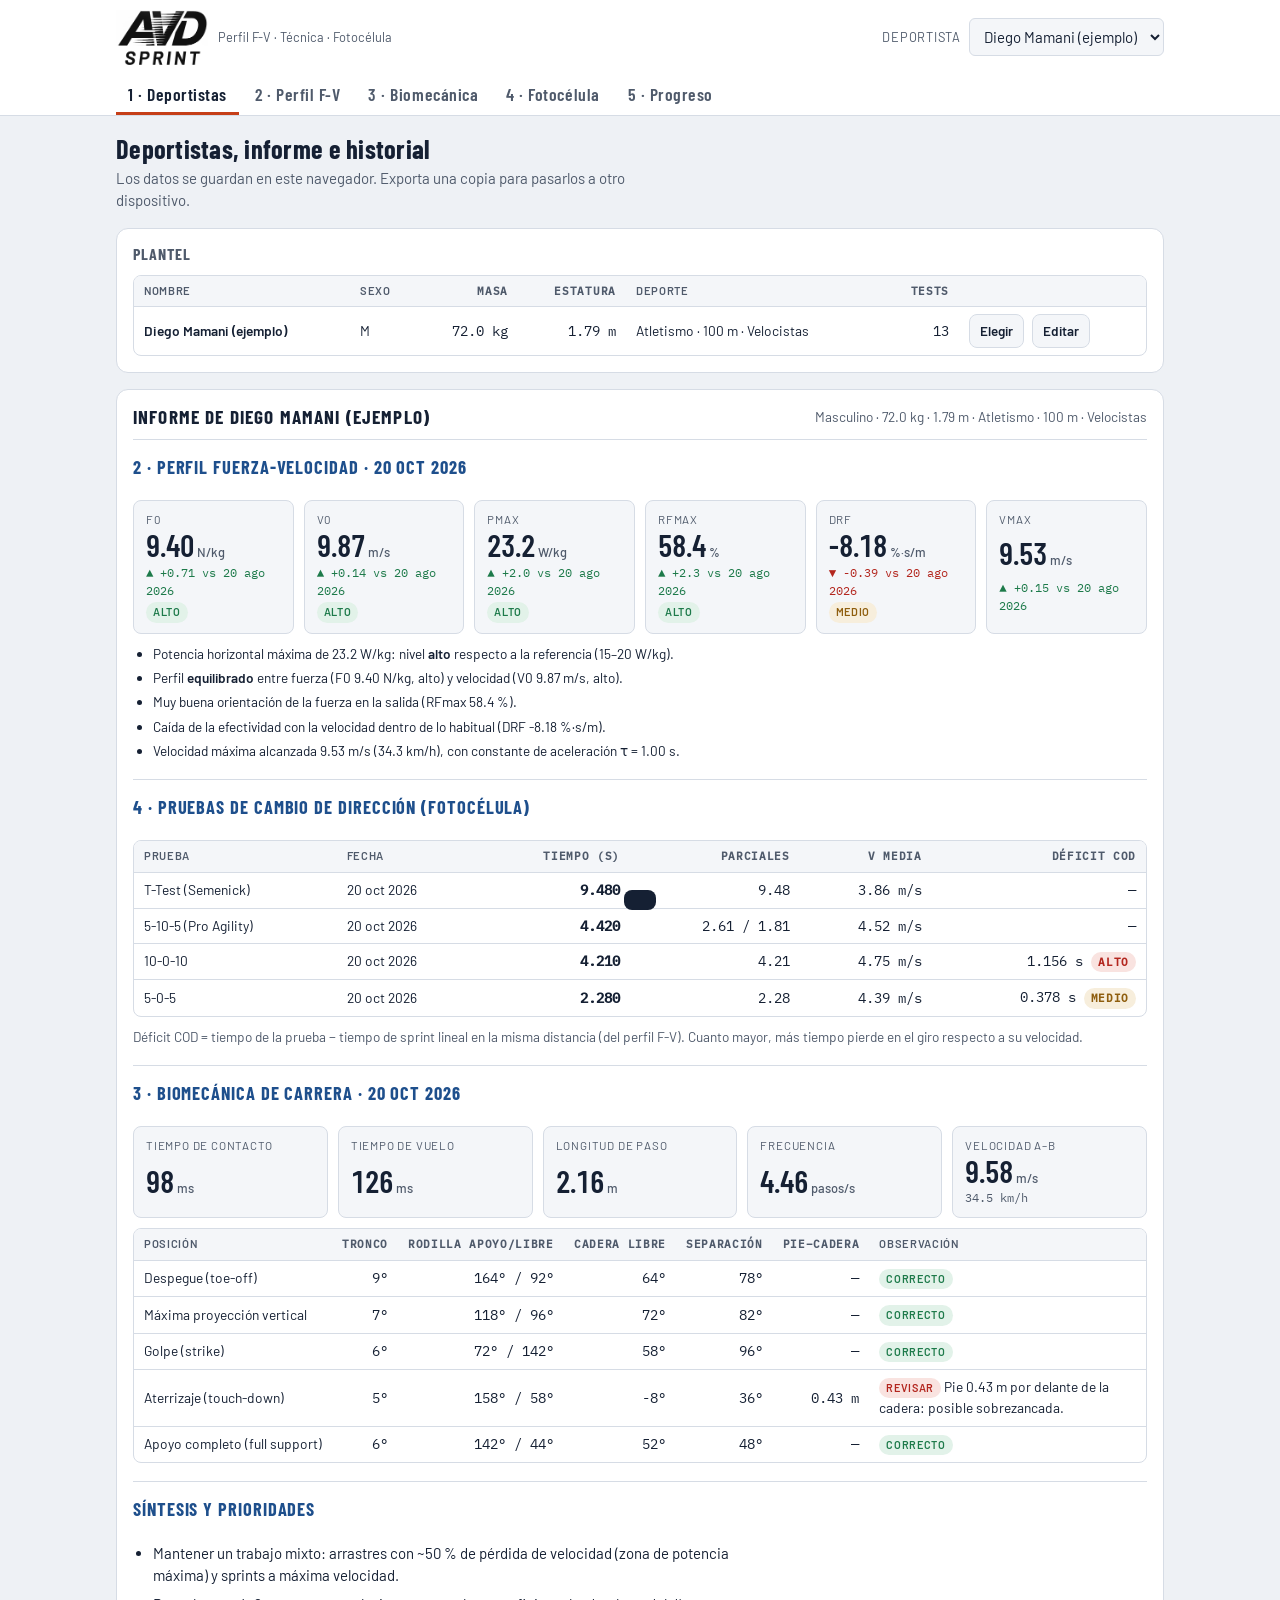
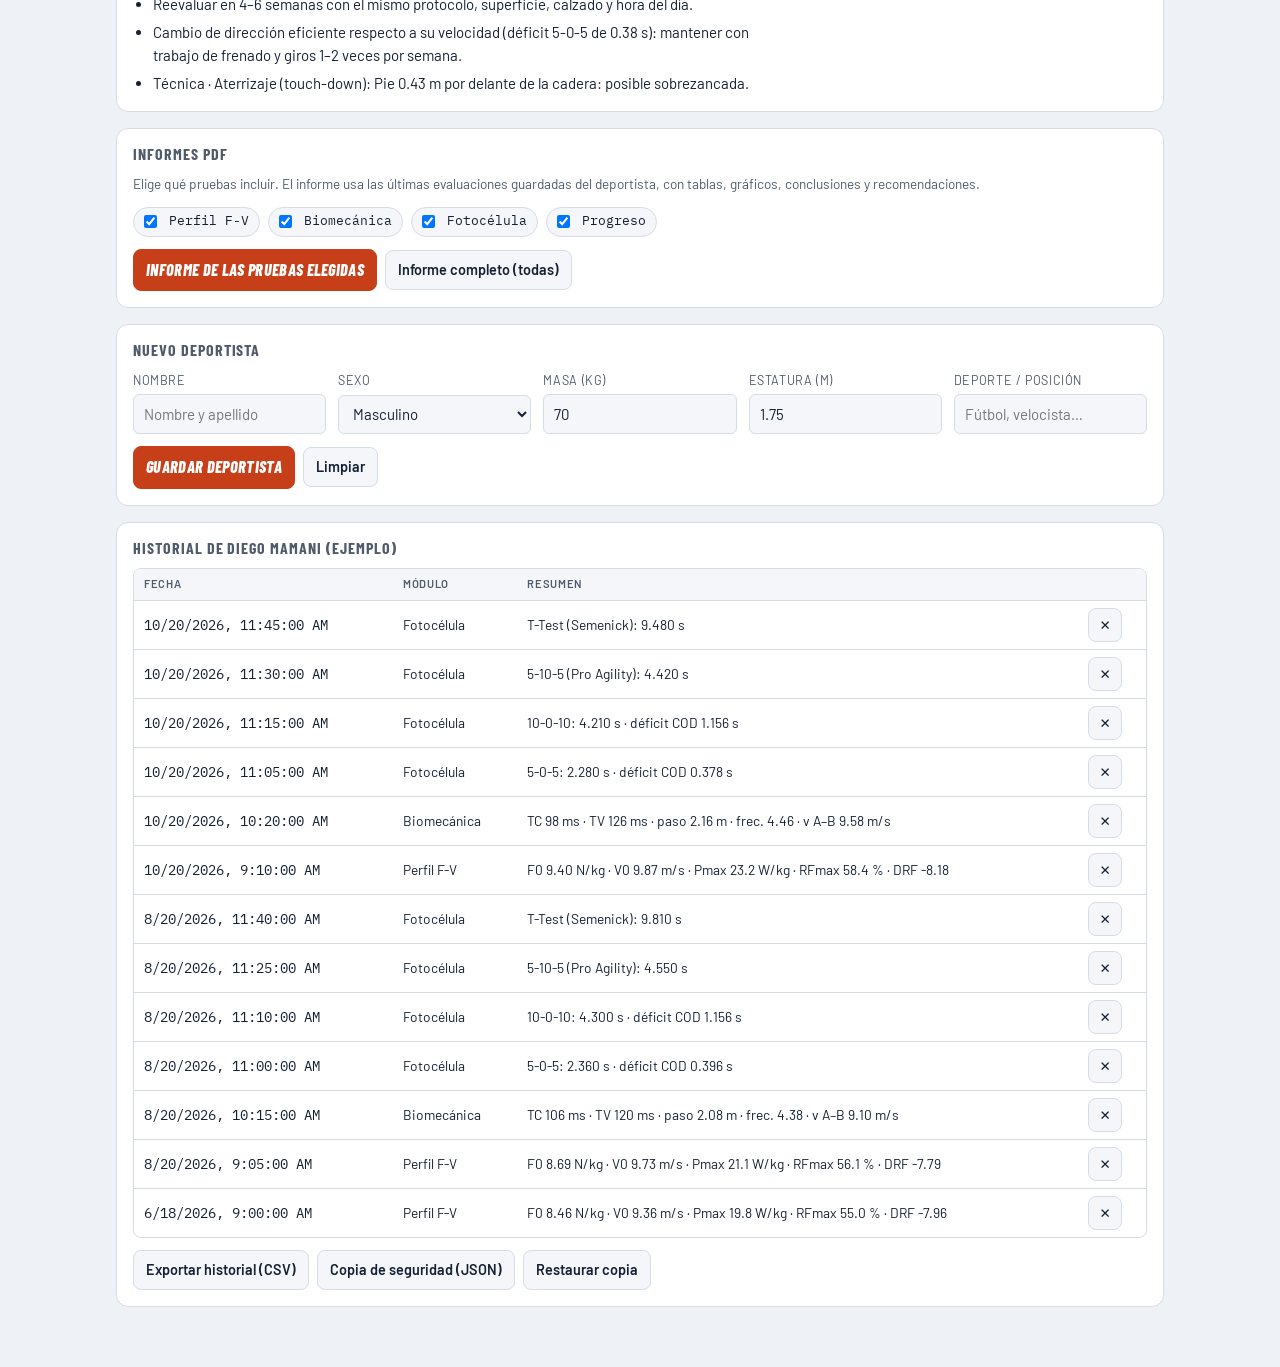
==== app/src/main/assets/www/index.html @ 737953fc "AVD Sprint 1.0: perfil F-V, biomecánica, fotocélula, progreso, informes PDF y grabación a 240 fps Co" ====
<!doctype html><html lang="es"><head><meta charset="utf-8"><meta name="viewport" content="width=device-width,initial-scale=1,viewport-fit=cover"><style>:root{color-scheme:light}body{margin:0;font:14px system-ui,sans-serif}img{max-width:100%}[hidden]{display:none!important}</style><link rel="stylesheet" href="lib/fonts.css"></head><body><title>AVD Sprint</title>
<meta name="claude:viewport-fit-sides" content="cover">
<style>
/* Layout: sistema visual AVD (igual que AVD JUMP) — cabecera con logo, carril de pestañas, columna de tarjetas blancas sobre gris azulado */
:root{
  --bg:#EEF1F5; --surface:#FFFFFF; --surface-2:#F4F6F9; --ink:#152033; --muted:#4F5A6B; --line:#D6DCE5;
  --accent:#C63F18; --accent-ink:#FFFFFF; --lane:#1E4F8C; --lane-soft:#E3EBF5;
  --good:#1D7A4A; --warn:#8F5E0E; --bad:#B3261E; --good-soft:#E2F2E9; --warn-soft:#F7EEDC; --bad-soft:#F9E3E0;
  --logo-filter:none;
  --f-display:'Barlow Condensed','Arial Narrow',sans-serif;
  --f-body:'Barlow',system-ui,-apple-system,'Segoe UI',sans-serif;
  --f-mono:'IBM Plex Mono',ui-monospace,Menlo,Consolas,monospace;
}
@media (prefers-color-scheme: dark){:root:not([data-theme="light"]){
  --bg:#0E1522; --surface:#152033; --surface-2:#1B2840; --ink:#E8EDF4; --muted:#9AA6B8; --line:#2A3852;
  --accent:#F0643A; --accent-ink:#FFFFFF; --lane:#74A6E2; --lane-soft:#1A2E4A;
  --good:#52C487; --warn:#E3AC4D; --bad:#FF7466; --good-soft:#123024; --warn-soft:#33270F; --bad-soft:#3A1719;
  --logo-filter:invert(1);
  color-scheme:dark}}
:root[data-theme="dark"]{
  --bg:#0E1522; --surface:#152033; --surface-2:#1B2840; --ink:#E8EDF4; --muted:#9AA6B8; --line:#2A3852;
  --accent:#F0643A; --accent-ink:#FFFFFF; --lane:#74A6E2; --lane-soft:#1A2E4A;
  --good:#52C487; --warn:#E3AC4D; --bad:#FF7466; --good-soft:#123024; --warn-soft:#33270F; --bad-soft:#3A1719;
  --logo-filter:invert(1);
  color-scheme:dark}
*{box-sizing:border-box}
body{background:var(--bg);color:var(--ink);font-family:var(--f-body);font-size:15px;line-height:1.5}
body::before{content:"";position:fixed;inset:0 0 auto;height:env(safe-area-inset-top,0px);z-index:10;background:var(--surface)}
.wrap{max-width:1080px;margin:0 auto;padding-left:max(16px,env(safe-area-inset-left,0px));padding-right:max(16px,env(safe-area-inset-right,0px))}
.mono,.num{font-family:var(--f-mono);font-variant-numeric:tabular-nums}
h1,h2,h3{font-family:var(--f-display);font-weight:700;letter-spacing:.01em;line-height:1.1;text-wrap:balance;margin:0}
h2{font-size:1.65rem}
h3{font-size:1.2rem;text-transform:uppercase;letter-spacing:.06em}
p{margin:0}
.muted{color:var(--muted)}
.small{font-size:.85rem}

/* header */
.app-head{position:sticky;top:env(safe-area-inset-top,0px);z-index:20;background:var(--surface);border-bottom:1px solid var(--line)}
.head-row{display:flex;flex-wrap:wrap;align-items:center;justify-content:space-between;gap:10px 16px;padding-block:10px}
.brand{display:flex;align-items:baseline;gap:10px;min-width:0}
.brand{align-items:center}
.logo{display:grid;justify-items:center;gap:1px;line-height:1}
.logo img{width:92px;height:auto;filter:var(--logo-filter);display:block}
.brand small{color:var(--muted);font-size:.8rem}
.ath-pick{display:flex;align-items:center;gap:8px;font-size:.8rem;color:var(--muted);text-transform:uppercase;letter-spacing:.06em}
.ath-pick select{max-width:220px}
.tabs{display:flex;gap:4px;overflow-x:auto;scrollbar-width:none}
.tabs::-webkit-scrollbar{display:none}
.tabs button{flex:0 0 auto;background:none;border:0;border-bottom:3px solid transparent;color:var(--muted);font-family:var(--f-display);font-size:1.1rem;font-weight:600;letter-spacing:.03em;padding:8px 12px 7px;cursor:pointer}
.tabs button[aria-selected="true"]{color:var(--ink);border-bottom-color:var(--accent)}
.tabs button:focus-visible{outline:2px solid var(--lane);outline-offset:-2px}

main{padding-block:18px 60px;display:grid;gap:16px}
section.view{display:grid;gap:16px;min-width:0}
main > *,section.view > *,.view > *,.card > *,.advice > *{min-width:0}
.view-head{display:grid;gap:4px}
.view-head p{max-width:68ch;color:var(--muted)}

.card{background:var(--surface);border:1px solid var(--line);border-radius:12px;padding:16px;display:grid;gap:12px;min-width:0}
.card > h3{color:var(--muted);font-size:1rem}
details.card summary{cursor:pointer;font-family:var(--f-display);font-weight:600;font-size:1.1rem;text-transform:uppercase;letter-spacing:.06em;color:var(--lane)}
details.card[open] summary{margin-bottom:6px}
details.card a{color:var(--lane)}
details.card ol,details.card ul{margin:0;padding-left:20px;display:grid;gap:6px;max-width:72ch}

.row{display:flex;flex-wrap:wrap;gap:8px;align-items:center}
.grid{display:grid;gap:12px;grid-template-columns:repeat(auto-fit,minmax(150px,1fr))}
.grid2{display:grid;gap:16px;grid-template-columns:repeat(auto-fit,minmax(300px,1fr))}
.grid2 > *{min-width:0}
label.f{display:grid;gap:4px;font-size:.78rem;color:var(--muted);text-transform:uppercase;letter-spacing:.05em}
input,select,textarea{font:inherit;font-size:15px;color:var(--ink);background:var(--surface-2);border:1px solid var(--line);border-radius:6px;padding:8px 10px;min-width:0;width:100%}
input[type=range]{padding:0;accent-color:var(--accent)}
input[type=checkbox]{width:auto}
input:focus-visible,select:focus-visible,button:focus-visible,summary:focus-visible{outline:2px solid var(--lane);outline-offset:1px}

.btn{font:inherit;font-weight:600;font-size:.9rem;border-radius:8px;min-height:40px;border:1px solid var(--line);background:var(--surface-2);color:var(--ink);padding:8px 12px;cursor:pointer;display:inline-flex;align-items:center;gap:6px;white-space:nowrap}
.btn:hover{border-color:var(--muted)}
.btn.primary{background:var(--accent);border-color:var(--accent);color:var(--accent-ink);font-family:var(--f-display);font-style:italic;font-weight:800;font-size:1.02rem;letter-spacing:.02em;text-transform:uppercase}
.btn.primary.sm{font-size:.92rem}
.btn.lane{background:var(--lane);border-color:var(--lane);color:var(--surface)}
.btn.sm{padding:5px 10px;font-size:.84rem;min-height:34px}
.btn[aria-pressed="true"]{background:var(--ink);color:var(--surface);border-color:var(--ink)}
.btn:disabled{opacity:.45;cursor:not-allowed}
.seg{display:flex;flex-wrap:wrap;gap:4px;background:var(--surface-2);border:1px solid var(--line);border-radius:8px;padding:3px}
.seg button{flex:1 1 auto;border:0;background:none;color:var(--muted);font:inherit;font-weight:600;font-size:.85rem;padding:6px 10px;border-radius:6px;cursor:pointer}
.seg button[aria-pressed="true"]{background:var(--surface);color:var(--ink);box-shadow:0 1px 2px rgba(0,0,0,.12)}

/* video tool */
.vt{display:grid;gap:8px}
.vt-drop{display:grid;place-items:center;gap:4px;text-align:center;padding:28px 16px;border:2px dashed var(--line);border-radius:10px;cursor:pointer;background:var(--surface-2)}
.vt-drop:hover{border-color:var(--lane)}
.vt-drop-t{font-family:var(--f-display);font-size:1.4rem;font-weight:700;color:var(--lane)}
.vt-drop-s{color:var(--muted);font-size:.85rem;max-width:52ch}
.vt-drop{cursor:default}
.vt-src{display:flex;flex-wrap:wrap;gap:8px;justify-content:center;margin:6px 0}
.vt-livebar{display:none;align-items:center;gap:8px;flex-wrap:wrap}
.vt.live .vt-livebar{display:flex}
.vt-cams{width:auto;max-width:200px}
.vt:not(.live) .vt-livewarn{display:none}
.vt.live .vt-read,.vt.live .vt-slider,.vt.live .vt-ctrl,.vt.live .vt-set{display:none}
.vt-livest{flex:1 1 auto;display:flex;align-items:center;gap:8px;font-size:.88rem}
.rec-dot{width:10px;height:10px;border-radius:50%;background:var(--muted);display:inline-block}
.rec-dot.on{background:var(--accent);animation:blink 1s steps(2) infinite}
@keyframes blink{50%{opacity:.25}}
@media (prefers-reduced-motion: reduce){.rec-dot.on{animation:none}}
.vt-stage{display:grid;gap:8px}
.vt-scroll{overflow:auto;max-height:68vh;background:#000;border-radius:8px;position:relative}
.vt-canvas{display:block;width:100%;touch-action:none;cursor:crosshair}
.vt-scroll.pan .vt-canvas{cursor:grab}
.vt-read{display:flex;justify-content:space-between;flex-wrap:wrap;gap:6px;font-family:var(--f-mono);font-size:.85rem;color:var(--muted)}
.vt-read b{color:var(--ink);font-weight:500}
.vt-ctrl{display:flex;flex-wrap:wrap;gap:6px}
.vt-ctrl .btn{flex:1 1 auto;justify-content:center}
.vt-set{display:flex;flex-wrap:wrap;gap:8px;align-items:end}
.vt-set label.f{flex:1 1 120px}
.vt-video{position:absolute;width:2px;height:2px;opacity:0;pointer-events:none;left:0;top:0}

/* metrics */
.metrics{display:grid;gap:10px;grid-template-columns:repeat(auto-fit,minmax(150px,1fr))}
.metric{border:1px solid var(--line);border-radius:8px;padding:10px 12px;display:grid;gap:2px;background:var(--surface-2)}
.metric .k{font-size:.72rem;text-transform:uppercase;letter-spacing:.07em;color:var(--muted)}
.metric .v{font-family:var(--f-display);font-size:1.9rem;font-weight:600;line-height:1;font-variant-numeric:tabular-nums}
.metric .v small{font-family:var(--f-body);font-size:.8rem;font-weight:500;color:var(--muted);margin-left:3px}
.metric .s{font-size:.78rem;color:var(--muted);font-family:var(--f-mono)}
.pill{display:inline-block;font-size:.68rem;font-weight:600;text-transform:uppercase;letter-spacing:.06em;padding:2px 7px;border-radius:99px;justify-self:start}
.pill.bajo{background:var(--bad-soft);color:var(--bad)}
.pill.medio{background:var(--warn-soft);color:var(--warn)}
.pill.alto{background:var(--good-soft);color:var(--good)}
.pill.info{background:var(--lane-soft);color:var(--lane)}

.tbl-wrap{overflow-x:auto;border:1px solid var(--line);border-radius:8px}
table{border-collapse:collapse;width:100%;font-size:.86rem}
th,td{padding:7px 10px;text-align:left;border-bottom:1px solid var(--line);white-space:nowrap}
th{font-size:.7rem;text-transform:uppercase;letter-spacing:.06em;color:var(--muted);background:var(--surface-2);font-weight:600}
td.n,th.n{text-align:right;font-family:var(--f-mono);font-variant-numeric:tabular-nums}
tr:last-child td{border-bottom:0}
tr.avg td{font-weight:600;background:var(--surface-2)}

.setup-svg{overflow-x:auto;border:1px solid var(--line);border-radius:10px;background:var(--surface-2)}
.setup-svg svg{display:block;width:100%;min-width:560px;height:auto}
.chart-box{position:relative;height:250px;min-width:0}
.chips{display:flex;flex-wrap:wrap;gap:6px}
.chip{font-family:var(--f-mono);font-size:.8rem;min-height:30px;border:1px solid var(--line);border-radius:99px;padding:3px 10px;background:var(--surface-2);cursor:pointer;color:var(--ink)}
.chip input{width:auto;margin:0 4px 0 0;vertical-align:middle}
.chip.on{background:var(--ink);border-color:var(--ink);color:var(--surface)}
.note{border-left:3px solid var(--lane);background:var(--lane-soft);padding:10px 12px;border-radius:0 8px 8px 0;font-size:.88rem;max-width:80ch}
.note.warn{border-left-color:var(--warn);background:var(--warn-soft)}
.advice{display:grid;gap:14px}
.advice ul{margin:0;padding-left:20px;display:grid;gap:6px;max-width:75ch}
.prompt{font-family:var(--f-display);font-size:1.15rem;font-weight:600;color:var(--accent)}
.progress{height:6px;background:var(--surface-2);border-radius:99px;overflow:hidden;border:1px solid var(--line)}
.progress i{display:block;height:100%;width:0;background:var(--accent);transition:width .15s}
.thumb{width:72px;height:96px;object-fit:cover;border-radius:4px;background:#000;display:block}
.kino-out{overflow-x:auto;border-radius:8px;background:#0B1117}
.kino-out img{display:block;max-width:none;height:auto}
.report{display:grid;gap:18px}
.report h4{font-family:var(--f-display);font-size:1.15rem;font-weight:700;text-transform:uppercase;letter-spacing:.05em;color:var(--lane);margin:0 0 8px}
.report section{display:grid;gap:10px;padding-top:14px;border-top:1px solid var(--line)}
.chg{font-family:var(--f-mono);font-size:.82rem;white-space:nowrap}
.chg.up{color:var(--good)}.chg.down{color:var(--bad)}.chg.flat{color:var(--muted)}
.fb-item{display:grid;gap:6px;padding:12px 0;border-top:1px solid var(--line)}
.fb-item:first-child{border-top:0;padding-top:0}
.fb-item textarea{min-height:56px;resize:vertical}
.d-up{color:var(--good);font-family:var(--f-mono);font-size:.78rem}
.d-down{color:var(--bad);font-family:var(--f-mono);font-size:.78rem}
.empty{color:var(--muted);font-size:.9rem;padding:8px 0}
.big-time{font-family:var(--f-display);font-size:3.2rem;font-weight:700;line-height:1;font-variant-numeric:tabular-nums}
.big-time small{font-size:1.1rem;color:var(--muted);font-weight:500}

#toast{position:fixed;left:50%;bottom:calc(18px + env(safe-area-inset-bottom,0px));transform:translate(-50%,140%);background:var(--ink);color:var(--surface);padding:10px 16px;border-radius:8px;font-size:.9rem;max-width:min(92vw,520px);transition:transform .25s;z-index:50;pointer-events:none}
#toast.show{transform:translate(-50%,0)}
@media (prefers-reduced-motion: reduce){#toast,.progress i{transition:none}}
@media (max-width:560px){.brand small{display:none}.ath-pick{flex:1 1 100%}.ath-pick select{max-width:none;flex:1}}
</style>

<header class="app-head">
  <div class="wrap head-row">
    <div class="brand"><span class="logo"><img src="[data-uri]" alt="AVD Sprint" width="432" height="258"></span><small>Perfil F-V · Técnica · Fotocélula</small></div>
    <label class="ath-pick" for="athSel">Deportista <select id="athSel"></select></label>
  </div>
  <nav class="tabs wrap" role="tablist" aria-label="Módulos">
    <button role="tab" id="t-ath" data-tab="ath">1 · Deportistas</button>
    <button role="tab" id="t-fv" data-tab="fv">2 · Perfil F-V</button>
    <button role="tab" id="t-bio" data-tab="bio">3 · Biomecánica</button>
    <button role="tab" id="t-pc" data-tab="pc">4 · Fotocélula</button>
    <button role="tab" id="t-prog" data-tab="prog">5 · Progreso</button>
  </nav>
</header>

<main class="wrap">

<!-- ================= 1. PERFIL F-V ================= -->
<section class="view" id="v-fv" data-view="fv">
  <div class="view-head">
    <h2>Perfil fuerza-velocidad horizontal</h2>
    <p>Método de Samozino et al. (2016): ajuste mono-exponencial v(t) = Vmax·(1 − e<sup>−t/τ</sup>) a los tiempos parciales del sprint, con corrección aerodinámica, igual que la app My Sprint.</p>
  </div>

  <details class="card">
    <summary>¿Qué es el perfil fuerza-velocidad?</summary>
    <ul>
      <li><b>Qué es:</b> un modelo que describe la capacidad mecánica del deportista para acelerar en sprint. A partir de los tiempos parciales, la masa y la estatura calcula la fuerza horizontal que produce a cada velocidad, sin plataformas de fuerza.</li>
      <li><b>Qué entrega:</b> F0 (fuerza horizontal máxima), V0 (velocidad máxima teórica), Pmax (potencia máxima), la pendiente F-V (orientación del perfil), RFmax (efectividad de la salida) y DRF (cuánto se pierde esa efectividad al ganar velocidad).</li>
      <li><b>Para qué sirve:</b> saber si un deportista es limitado por fuerza o por velocidad, individualizar el entrenamiento (cargas de trineo, sprints lanzados, fuerza), y controlar la progresión o el regreso tras una lesión.</li>
      <li><b>Validez:</b> el método de Samozino y cols. (2016) mostró un sesgo menor al 5 % frente a plataformas de fuerza en F0, V0 y Pmax. La app My Sprint, con vídeo a 240 fps, dio parciales casi idénticos a fotocélulas y variables mecánicas casi idénticas al radar (Romero-Franco y cols., 2017).</li>
      <li><b>Técnica de la fuerza:</b> la orientación de la fuerza (DRF) se relacionó más con el rendimiento en 100 m que la fuerza total aplicada (Morin y cols., 2011).</li>
      <li><b>Individual, no por deporte:</b> en 666 atletas de élite noruegos los perfiles fueron más individuales que propios de cada deporte (Haugen y cols., 2019).</li>
      <li><b>Entrenamiento:</b> 9 semanas de arrastres pesados (50–60 % de pérdida de velocidad) mejoraron los parciales de 10–30 m en futbolistas profesionales (Lahti y cols., 2020).</li>
    </ul>
    <p class="small muted">Fuentes:
      <a href="https://lida.sport-iat.de/twm/Record/4039198?lng=en" target="_blank" rel="noopener">Samozino y cols., 2016</a> ·
      <a href="https://digitum.um.es/digitum/handle/10201/149780" target="_blank" rel="noopener">Romero-Franco y cols., 2017</a> ·
      <a href="https://lida.sport-iat.de/ta/Record/4023143?lng=de" target="_blank" rel="noopener">Morin y cols., 2011</a> ·
      <a href="https://pmc.ncbi.nlm.nih.gov/articles/PMC6655540" target="_blank" rel="noopener">Haugen y cols., 2019</a> ·
      <a href="https://jyx.jyu.fi/handle/123456789/73350" target="_blank" rel="noopener">Lahti y cols., 2020</a> ·
      <a href="https://sponet.de/sponet/Record/4048136?lng=en" target="_blank" rel="noopener">Morin y Samozino, 2016</a></p>
  </details>

  <details class="card">
    <summary>Protocolo de medición (My Sprint)</summary>
    <ol>
      <li>Sprint máximo de 30 m (o 40 m) desde salida de pie en 2 apoyos, sin balanceo previo. Calentamiento completo y 2 intentos con 4–5 min de descanso; se usa el mejor.</li>
      <li>Coloca pares de picas a 5, 10, 15, 20, 25 y 30 m a ambos lados del carril. Para corregir el paralaje, desplaza las picas del lado lejano de modo que, vistas desde la cámara, cada par quede alineado en una sola línea.</li>
      <li>Teléfono fijo en trípode, perpendicular al carril en el punto medio (15 m en la prueba de 30 m) y a 10 m de la línea de picas cercana; desde ahí se gira (panea) para seguir al deportista. Graba en cámara lenta a 240 fps. El esquema de abajo da la posición exacta de cada pica.</li>
      <li>En el vídeo marca el <b>inicio</b> en el primer cuadro en que el deportista se mueve, y cada <b>parcial</b> en el cuadro en que la cadera cruza la línea de cada par de picas.</li>
      <li>Registra masa y estatura del deportista: entran en el cálculo de la fuerza y de la resistencia del aire (calculada en condiciones estándar).</li>
    </ol>
  </details>

  <div class="card">
    <h3>Distancias</h3>
    <div class="grid">
      <label class="f" for="fv-preset">Distancias
        <select id="fv-preset">
          <option value="5,10,15,20,25,30">30 m · parciales cada 5 m</option>
          <option value="5,10,15,20">20 m · parciales cada 5 m</option>
          <option value="5,10,15,20,25,30,35,40">40 m · parciales cada 5 m</option>
          <option value="10,20,30">30 m · parciales cada 10 m</option>
          <option value="custom">Personalizado</option>
        </select>
      </label>
      <label class="f" for="fv-dists">Parciales (m, separados por coma)<input id="fv-dists" type="text" value="5,10,15,20,25,30"></label>
    </div>
  </div>

  <div class="card">
    <h3>Colocación de picas y cámara</h3>
    <p class="small muted" style="max-width:72ch">Vista desde arriba. La cámara va en el punto medio del recorrido y desde allí panea. Cada pica lejana se desplaza hacia afuera (alejándose del centro) para que, vista desde la cámara, quede alineada con su pica cercana: así se elimina el error de paralaje.</p>
    <div class="grid">
      <label class="f" for="fv-camd">Cámara a la línea cercana (m)<input id="fv-camd" type="number" value="10" step="0.5" min="2"></label>
      <label class="f" for="fv-lanew">Separación entre líneas de picas (m)<input id="fv-lanew" type="number" value="0.567" step="0.001" min="0.1"></label>
    </div>
    <div class="setup-svg" id="fv-setup" role="img" aria-label="Esquema de colocación de picas y cámara"></div>
    <div id="fv-setup-tbl" class="tbl-wrap"></div>
  </div>

  <div class="card">
    <div class="seg" role="group" aria-label="Forma de entrada">
      <button id="fv-m-manual" aria-pressed="true">Tiempos manuales</button>
      <button id="fv-m-video" aria-pressed="false">Desde vídeo</button>
    </div>
    <div id="fv-manual">
      <div class="grid" id="fv-times"></div>
      <p class="small muted" style="margin-top:8px">Tiempos acumulados desde el primer movimiento (s). Si vienen de fotocélulas con salida retrasada, suma tu corrección habitual.</p>
    </div>
    <div id="fv-video" hidden>
      <div id="fv-vt"></div>
      <div class="row">
        <button class="btn" id="fv-mark-start">Marcar inicio (1.er movimiento)</button>
        <button class="btn primary" id="fv-mark-split">Marcar parcial</button>
        <button class="btn sm" id="fv-undo">Deshacer</button>
        <button class="btn lane" id="fv-use">Usar estos tiempos</button>
      </div>
      <p class="small muted">Toca el vídeo para fijar una línea vertical de referencia y alinearla con las picas.</p>
      <div class="chips" id="fv-marks"></div>
    </div>
    <div class="row"><button class="btn primary" id="fv-calc">Calcular perfil</button><span class="small muted" id="fv-who"></span></div>
  </div>

  <div id="fv-results" class="view" hidden></div>
</section>

<!-- ================= 2. BIOMECÁNICA ================= -->
<section class="view" id="v-bio" data-view="bio" hidden>
  <div class="view-head">
    <h2>Biomecánica de carrera</h2>
    <p>Ángulos articulares tipo Kinovea (manual o con seguimiento automático de marcadores), kinograma de las 5 posiciones clave, y tiempos de contacto, vuelo y longitud de paso referidos a los fps de grabación.</p>
  </div>
  <details class="card">
    <summary>Cómo grabar</summary>
    <ul>
      <li>Cámara fija, perpendicular a la carrera, a la altura de la cadera y a 8–12 m del carril. Cámara lenta 240 fps, buena luz (exterior o focos) para evitar desenfoque.</li>
      <li>Coloca dos conos A y B en el plano de carrera a distancia conocida (p. ej., 10 m) para calibrar metros y medir velocidad.</li>
      <li>Para el seguimiento automático pega marcadores de alto contraste en hombro, trocánter, rodilla, maléolo y punta del calzado (ambas piernas).</li>
      <li>Indica abajo en qué sentido corre el deportista; los ángulos de tronco, muslo y tibia son positivos hacia delante.</li>
    </ul>
  </details>
  <div class="card">
    <div id="bio-vt"></div>
    <div class="grid">
      <label class="f" for="bio-dir">Sentido de carrera
        <select id="bio-dir"><option value="1">Izquierda → derecha</option><option value="-1">Derecha → izquierda</option></select>
      </label>
    </div>
    <div class="seg" role="group" aria-label="Herramienta">
      <button data-bmode="skel" aria-pressed="true">Esqueleto</button>
      <button data-bmode="angle" aria-pressed="false">Ángulo libre</button>
      <button data-bmode="calib" aria-pressed="false">Calibrar A–B</button>
      <button data-bmode="contact" aria-pressed="false">Contactos</button>
    </div>
    <p class="prompt" id="bio-prompt"></p>
    <div class="row" id="bio-tools-skel">
      <button class="btn sm" id="bio-copy">Copiar del cuadro anterior</button>
      <button class="btn sm" id="bio-clear">Borrar esqueleto del cuadro</button>
      <button class="btn lane sm" id="bio-track">Seguimiento automático ▶</button>
      <button class="btn sm" id="bio-clear-free">Borrar ángulos libres</button>
    </div>
  </div>

  <div class="grid2">
    <div class="card">
      <h3>Ángulos del cuadro actual</h3>
      <div id="bio-angles" class="tbl-wrap"></div>
    </div>
    <div class="card">
      <h3>Calibración y velocidad A–B</h3>
      <div class="grid">
        <label class="f" for="bio-abdist">Distancia A–B (m)<input id="bio-abdist" type="number" value="10" step="0.01"></label>
      </div>
      <p class="small muted" id="bio-calib-st">Elige «Calibrar A–B» y toca los conos A y B en el vídeo.</p>
      <div class="row">
        <button class="btn sm" id="bio-pa">Cadera pasa por A</button>
        <button class="btn sm" id="bio-pb">Cadera pasa por B</button>
      </div>
      <div id="bio-ab-out" class="small"></div>
    </div>
  </div>

  <div class="card">
    <h3>Contactos y vuelos</h3>
    <p class="small muted">Modo «Contactos»: en el primer cuadro de apoyo (touch-down) toca el pie en el suelo; luego avanza al último cuadro de apoyo + 1 y pulsa «Despegue». También puedes detectarlos desde el seguimiento automático de las puntas de los pies.</p>
    <div class="row">
      <label class="f" for="bio-leg" style="min-width:150px">Siguiente pie
        <select id="bio-leg"><option value="D">Derecho</option><option value="I">Izquierdo</option></select></label>
      <button class="btn primary sm" id="bio-to">Despegue (toe-off) aquí</button>
      <button class="btn sm" id="bio-autoc">Detectar desde seguimiento</button>
      <button class="btn sm" id="bio-clearc">Borrar contactos</button>
    </div>
    <div id="bio-contacts"></div>
  </div>

  <div class="card">
    <h3>Kinograma</h3>
    <div class="row">
      <label class="f" for="bio-kpos" style="flex:1 1 220px">Posición
        <select id="bio-kpos"></select></label>
      <button class="btn sm" id="bio-kassign">Asignar cuadro actual</button>
      <button class="btn primary sm" id="bio-kbuild">Generar kinograma</button>
      <button class="btn sm" id="bio-kdl" disabled>Descargar PNG</button>
    </div>
    <div class="chips" id="bio-kchips"></div>
    <div id="bio-kout"></div>
  </div>
  <div class="row"><button class="btn lane" id="bio-save">Guardar análisis en el historial</button><button class="btn primary" id="bio-pdf">Informe PDF de biomecánica</button></div>
</section>

<!-- ================= 3. FOTOCÉLULA ================= -->
<section class="view" id="v-pc" data-view="pc" hidden>
  <div class="view-head">
    <h2>Fotocélula por vídeo</h2>
    <p>La cámara actúa como una fotocélula: una línea vertical detecta el primer cuadro en que cualquier parte del cuerpo la cruza, a la ida y al regreso, con la precisión de los fps de grabación (4,2 ms a 240 fps).</p>
  </div>
  <div class="card">
    <div class="grid">
      <label class="f" for="pc-test">Prueba<select id="pc-test"></select></label>
    </div>
    <p class="note" id="pc-desc"></p>
    <div id="pc-custom" class="grid" hidden>
      <label class="f" for="pc-c-name">Nombre<input id="pc-c-name" type="text" value="Mi prueba"></label>
      <label class="f" for="pc-c-start">Inicio
        <select id="pc-c-start"><option value="line">Primer cruce de la línea</option><option value="manual">Primer movimiento (manual)</option></select></label>
      <label class="f" for="pc-c-labels">Cruces (separados por coma)<input id="pc-c-labels" type="text" value="Inicio, Parcial, Final"></label>
      <label class="f" for="pc-c-dist">Distancia total (m)<input id="pc-c-dist" type="number" value="20" step="0.1"></label>
    </div>
  </div>
  <div class="card">
    <div id="pc-vt"></div>
    <p class="small muted">Toca o arrastra sobre el vídeo para colocar la línea de la fotocélula. Empieza el análisis en un cuadro en el que la línea esté despejada.</p>
    <div class="grid">
      <label class="f" for="pc-top">Zona: borde superior (%)<input id="pc-top" type="range" min="0" max="90" value="5"></label>
      <label class="f" for="pc-bot">Zona: borde inferior (%)<input id="pc-bot" type="range" min="10" max="100" value="95"></label>
      <label class="f" for="pc-sens">Sensibilidad <span id="pc-sens-v" class="mono">6</span><input id="pc-sens" type="range" min="1" max="10" value="6"></label>
      <label class="f" for="pc-gap">Tiempo mínimo entre cruces (s)<input id="pc-gap" type="number" value="0.8" step="0.1" min="0.1"></label>
    </div>
    <div class="row">
      <button class="btn primary" id="pc-run">Analizar desde este cuadro</button>
      <button class="btn" id="pc-stop" disabled>Detener</button>
      <button class="btn" id="pc-mstart">Marcar inicio manual</button>
      <button class="btn" id="pc-mcross">Marcar cruce manual</button>
      <button class="btn sm" id="pc-clear">Borrar</button>
    </div>
    <div class="progress" aria-hidden="true"><i id="pc-prog"></i></div>
  </div>
  <div class="card" id="pc-res"></div>
</section>

<!-- ================= DEPORTISTAS ================= -->
<section class="view" id="v-prog" data-view="prog" hidden>
  <div class="view-head">
    <h2>Progreso</h2>
    <p>Compara las evaluaciones del deportista en el tiempo, módulo por módulo: qué mejoró, qué empeoró, qué se mantiene y la retroalimentación de cada evaluación.</p>
  </div>
  <div class="row"><button class="btn primary" id="prog-pdf">Informe PDF de progreso</button></div>
  <div id="prog-out" class="view"></div>
</section>

<section class="view" id="v-ath" data-view="ath" hidden>
  <div class="view-head">
    <h2>Deportistas, informe e historial</h2>
    <p>Los datos se guardan en este navegador. Exporta una copia para pasarlos a otro dispositivo.</p>
  </div>
  <div class="card">
    <h3>Plantel</h3>
    <div id="ath-list" class="tbl-wrap"></div>
  </div>
  <div class="card" id="ath-report"></div>
  <div class="card" id="app-card" hidden>
    <h3>Aplicación</h3>
    <div class="row"><span id="app-ver" class="mono small"></span><button class="btn sm" id="app-upd" type="button">Buscar actualizaciones</button></div>
  </div>
  <div class="card">
    <h3>Informes PDF</h3>
    <p class="small muted">Elige qué pruebas incluir. El informe usa las últimas evaluaciones guardadas del deportista, con tablas, gráficos, conclusiones y recomendaciones.</p>
    <div class="row" role="group" aria-label="Pruebas del informe">
      <label class="chip" for="pdf-fv"><input type="checkbox" id="pdf-fv" checked> Perfil F-V</label>
      <label class="chip" for="pdf-bio"><input type="checkbox" id="pdf-bio" checked> Biomecánica</label>
      <label class="chip" for="pdf-pc"><input type="checkbox" id="pdf-pc" checked> Fotocélula</label>
      <label class="chip" for="pdf-prog"><input type="checkbox" id="pdf-prog" checked> Progreso</label>
    </div>
    <div class="row"><button class="btn primary" id="pdf-sel">Informe de las pruebas elegidas</button><button class="btn" id="pdf-all">Informe completo (todas)</button></div>
  </div>
  <div class="card">
    <h3 id="ath-form-t">Nuevo deportista</h3>
    <div class="grid">
      <label class="f" for="ath-name">Nombre<input id="ath-name" type="text" placeholder="Nombre y apellido"></label>
      <label class="f" for="ath-sex">Sexo<select id="ath-sex"><option value="M">Masculino</option><option value="F">Femenino</option></select></label>
      <label class="f" for="ath-mass">Masa (kg)<input id="ath-mass" type="number" step="0.1" value="70"></label>
      <label class="f" for="ath-height">Estatura (m)<input id="ath-height" type="number" step="0.01" value="1.75"></label>
      <label class="f" for="ath-sport">Deporte / posición<input id="ath-sport" type="text" placeholder="Fútbol, velocista…"></label>
    </div>
    <div class="row"><button class="btn primary" id="ath-save">Guardar deportista</button><button class="btn" id="ath-new">Limpiar</button></div>
  </div>
  <div class="card">
    <h3>Historial de <span id="ath-hname"></span></h3>
    <div id="ath-hist"></div>
    <div class="row">
      <button class="btn" id="ath-csv">Exportar historial (CSV)</button>
      <button class="btn" id="ath-json">Copia de seguridad (JSON)</button>
      <label class="btn" for="ath-import">Restaurar copia<input id="ath-import" type="file" accept=".json,application/json" hidden></label>
    </div>
  </div>
</section>
</main>
<div id="toast" role="status" aria-live="polite"></div>

<script src="lib/chart.umd.js"></script>
<script src="lib/jspdf.umd.min.js"></script>
<script src="lib/jspdf.plugin.autotable.min.js"></script>
<script>
/* ===================== utilidades ===================== */
const $=(s,r=document)=>r.querySelector(s), $$=(s,r=document)=>[...r.querySelectorAll(s)];
const clamp=(v,a,b)=>Math.max(a,Math.min(b,v));
const fmt=(v,d=2)=>(v!=null&&Number.isFinite(v))?v.toFixed(d):'—';
const uid=()=>Math.random().toString(36).slice(2,10);
const esc=s=>String(s??'').replace(/[&<>"]/g,c=>({'&':'&amp;','<':'&lt;','>':'&gt;','"':'&quot;'}[c]));
const G=9.81;
function toast(m){const t=$('#toast');t.textContent=m;t.classList.add('show');clearTimeout(toast._t);toast._t=setTimeout(()=>t.classList.remove('show'),3400);}
function cssv(n){return getComputedStyle(document.documentElement).getPropertyValue(n).trim();}
const store={get(k,d){try{const v=localStorage.getItem(k);return v?JSON.parse(v):d;}catch(e){return d;}},set(k,v){try{localStorage.setItem(k,JSON.stringify(v));}catch(e){}}};
function linreg(xs,ys){const n=xs.length;let mx=0,my=0;for(let i=0;i<n;i++){mx+=xs[i];my+=ys[i];}mx/=n;my/=n;let sxy=0,sxx=0,syy=0;for(let i=0;i<n;i++){const dx=xs[i]-mx,dy=ys[i]-my;sxy+=dx*dy;sxx+=dx*dx;syy+=dy*dy;}const m=sxy/sxx;return{m,b:my-m*mx,r2:syy?(sxy*sxy)/(sxx*syy):1};}
function nelderMead(f,x0,steps,maxIt=800){const n=x0.length;let S=[x0.slice()];for(let i=0;i<n;i++){const x=x0.slice();x[i]+=steps[i];S.push(x);}let F=S.map(f);
  for(let it=0;it<maxIt;it++){const idx=[...S.keys()].sort((a,b)=>F[a]-F[b]);S=idx.map(i=>S[i]);F=idx.map(i=>F[i]);if(Math.abs(F[n]-F[0])<1e-14)break;
    const c=new Array(n).fill(0);for(let i=0;i<n;i++)for(let j=0;j<n;j++)c[j]+=S[i][j]/n;
    const xr=c.map((cj,j)=>cj+(cj-S[n][j])),fr=f(xr);
    if(fr<F[0]){const xe=c.map((cj,j)=>cj+2*(cj-S[n][j])),fe=f(xe);if(fe<fr){S[n]=xe;F[n]=fe;}else{S[n]=xr;F[n]=fr;}}
    else if(fr<F[n-1]){S[n]=xr;F[n]=fr;}
    else{const xc=c.map((cj,j)=>cj+0.5*(S[n][j]-cj)),fc=f(xc);if(fc<F[n]){S[n]=xc;F[n]=fc;}else{for(let i=1;i<=n;i++){S[i]=S[i].map((v,j)=>S[0][j]+0.5*(v-S[0][j]));F[i]=f(S[i]);}}}}
  let b=0;for(let i=1;i<=n;i++)if(F[i]<F[b])b=i;return{x:S[b],f:F[b]};}
const nextFrame=()=>new Promise(r=>requestAnimationFrame(()=>r()));

/* descargas (capacidad del visor) */
async function saveFile(filename,data){
  if(window.AVDNative&&window.AVDNative.saveFile){try{const blob=data instanceof Blob?data:new Blob([data]);const b64=await new Promise((res,rej)=>{const fr=new FileReader();fr.onload=()=>res(String(fr.result).split(',')[1]||'');fr.onerror=rej;fr.readAsDataURL(blob);});
    window.AVDNative.saveFile(filename,b64);}catch(e){toast('No se pudo guardar el archivo.');}return;}
  let dl=null;try{dl=window.claude&&window.claude.use?await window.claude.use('downloads'):null;}catch(e){dl=null;}
  if(!dl){toast('La descarga de archivos no está disponible en esta vista.');return;}
  try{await dl.save({filename,data});toast('Archivo guardado: '+filename);}
  catch(e){if(e&&e.code==='declined')return;toast('No se pudo guardar el archivo ('+((e&&e.code)||'error')+').');}
}

/* ===================== deportistas ===================== */
let athletes=store.get('sl_athletes',null);
let history=store.get('sl_history',[]);
const DEMO={id:'demo-diego',name:'Diego Mamani (ejemplo)',sex:'M',mass:72,height:1.79,sport:'Atletismo · 100 m · Velocistas'};
if(!athletes)athletes=[];
athletes=athletes.filter(a=>a.id!=='demo'||history.some(h=>h.athleteId==='demo'));
if(!store.get('sl_demo_v2',false)&&!athletes.find(a=>a.id===DEMO.id)){athletes.unshift({...DEMO});}
if(!athletes.length)athletes=[{...DEMO}];
let currentId=store.get('sl_current',athletes[0].id);
if(!athletes.find(a=>a.id===currentId))currentId=athletes[0].id;
const cur=()=>athletes.find(a=>a.id===currentId)||athletes[0];
function persist(){store.set('sl_athletes',athletes);store.set('sl_history',history);store.set('sl_current',currentId);}
function renderAthSel(){const s=$('#athSel');s.innerHTML=athletes.map(a=>`<option value="${a.id}" ${a.id===currentId?'selected':''}>${esc(a.name)}</option>`).join('');}
$('#athSel').addEventListener('change',e=>{currentId=e.target.value;persist();onAthleteChange();});
function addHistory(rec){rec.id=uid();rec.athleteId=currentId;rec.date=new Date().toISOString();history.unshift(rec);persist();renderAth();if(!$('#v-prog').hidden)renderProgress();toast('Guardado en el historial de '+cur().name);}

/* ===================== pestañas ===================== */
const TABS=['ath','fv','bio','pc','prog'];
function showTab(t){if(!TABS.includes(t))t='ath';TABS.forEach(x=>{$('#v-'+x).hidden=x!==t;$('#t-'+x).setAttribute('aria-selected',x===t);});if(t==='fv'&&fvLast)drawFVCharts(fvLast);if(t==='prog')renderProgress();const tb=$('#t-'+t);const nav=tb.parentElement;nav.scrollLeft=tb.offsetLeft-nav.clientWidth/2+tb.clientWidth/2;}
$$('.tabs button').forEach(b=>b.addEventListener('click',()=>{location.hash=b.dataset.tab;showTab(b.dataset.tab);}));
window.addEventListener('hashchange',()=>showTab(location.hash.slice(1)));

/* ===================== herramienta de vídeo ===================== */
class VideoTool{
  constructor(root,o){
    this.o=o;this.root=root;this.frame=0;this.nFrames=0;this.fileFps=30;this.capFps=240;this.zoom=1;this.pan=false;this.target=null;this.busy=false;this.pending=Promise.resolve();this.w=0;this.h=0;
    const id=o.id;
    root.classList.add('vt');root.tabIndex=0;
    root.innerHTML=`
      <div class="vt-drop"><span class="vt-drop-t">Vídeo de la prueba</span><span class="vt-drop-s">${o.hint||''}</span>
        <div class="vt-src">
          <label class="btn primary" for="${id}-file">Importar vídeo<input type="file" accept="video/*" id="${id}-file" hidden></label>
          <label class="btn" for="${id}-capin">Grabar con la cámara<input type="file" accept="video/*" capture="environment" id="${id}-capin" hidden></label>
          <button class="btn lane vt-live" type="button">Cámara en vivo</button>
        </div>
        <span class="vt-drop-s small">«Importar» acepta vídeos en cámara lenta de la galería (240 fps). «Grabar» abre la cámara del teléfono. «En vivo» graba dentro de la app a la máxima velocidad de la cámara (pide 240 fps) y muestra las líneas de referencia sobre la imagen.</span>
      </div>
      <div class="vt-stage" hidden>
        <div class="vt-scroll"><canvas class="vt-canvas"></canvas></div>
        <div class="vt-livebar"><span class="vt-livest mono"><i class="rec-dot"></i>En vivo</span><select class="vt-cams" id="${id}-cams" aria-label="Cámara" hidden></select><button class="btn primary vt-rec" type="button">● Grabar</button><button class="btn vt-lcancel" type="button">Cancelar</button></div>
        <p class="note warn vt-livewarn" hidden></p>
        <div class="vt-read"><span>Cuadro <b class="vt-fr">0</b> / <span class="vt-nf">0</span></span><span>t = <b class="vt-tm">0.000</b> s · <span class="vt-fpsl">240</span> fps</span></div>
        <input type="range" class="vt-slider" id="${id}-slider" min="0" max="0" value="0" aria-label="Cuadro del vídeo">
        <div class="vt-ctrl">
          <button class="btn sm" data-s="-10">−10</button><button class="btn sm" data-s="-1">−1</button>
          <button class="btn sm vt-play">▶ Reproducir</button>
          <button class="btn sm" data-s="1">+1</button><button class="btn sm" data-s="10">+10</button>
          <button class="btn sm vt-zoom">Zoom 1×</button><button class="btn sm vt-pan" aria-pressed="false">Mover imagen</button>
        </div>
        <div class="vt-set">
          <label class="f" for="${id}-cap">FPS de grabación<input type="number" id="${id}-cap" class="vt-cap" value="240" min="1" step="1"></label>
          <label class="f" for="${id}-ffps">FPS del archivo<input type="number" id="${id}-ffps" class="vt-ffps" value="30" min="1" step="0.01"></label>
          <button class="btn sm vt-detect">Detectar fps del archivo</button>
          <button class="btn sm vt-new" type="button">Nuevo vídeo</button>
        </div>
      </div>
      <video class="vt-video" playsinline muted preload="auto"></video>`;
    this.video=$('.vt-video',root);this.canvas=$('.vt-canvas',root);this.ctx=this.canvas.getContext('2d');
    this.raw=document.createElement('canvas');this.rctx=this.raw.getContext('2d',{willReadFrequently:true});
    this.scroll=$('.vt-scroll',root);this.slider=$('.vt-slider',root);
    const onFile=mode=>e=>{const f=e.target.files&&e.target.files[0];if(f)this.load(f,mode);e.target.value='';};
    $('#'+id+'-file').addEventListener('change',onFile('import'));$('#'+id+'-capin').addEventListener('change',onFile('native'));
    $('.vt-live',root).addEventListener('click',()=>NATIVE?this.nativeRecord():this.startLive());
    if(NATIVE){$('.vt-live',root).textContent='Grabar en cámara lenta (240 fps)';$('.vt-live',root).classList.replace('lane','primary');$('label[for="'+id+'-file"]',root).classList.remove('primary');
      $('label[for="'+id+'-capin"]',root).hidden=true;$('.vt-drop-s.small',root).textContent='«Grabar en cámara lenta» usa la cámara trasera a 240 fps (o el máximo del teléfono) con una línea de referencia. «Importar» abre vídeos de la galería.';}
    $('.vt-rec',root).addEventListener('click',()=>this.recToggle());
    $('.vt-lcancel',root).addEventListener('click',()=>this.stopLive(true));
    $('.vt-cams',root).addEventListener('change',e=>this.switchCam(e.target.value));
    $('.vt-new',root).addEventListener('click',()=>{const d=$('.vt-drop',root);d.hidden=!d.hidden;});
    $$('[data-s]',root).forEach(b=>b.addEventListener('click',()=>this.goto(this.frame+(+b.dataset.s))));
    this.slider.addEventListener('input',()=>this.goto(+this.slider.value));
    $('.vt-play',root).addEventListener('click',()=>this.togglePlay());
    $('.vt-zoom',root).addEventListener('click',e=>{this.zoom=this.zoom>=4?1:this.zoom+1;this.canvas.style.width=(this.zoom*100)+'%';e.target.textContent='Zoom '+this.zoom+'×';});
    $('.vt-pan',root).addEventListener('click',e=>{this.pan=!this.pan;e.target.setAttribute('aria-pressed',this.pan);this.scroll.classList.toggle('pan',this.pan);});
    $('.vt-cap',root).addEventListener('change',e=>{this.capFps=Math.max(1,+e.target.value||240);this.readout();this.o.onFps&&this.o.onFps();});
    $('.vt-ffps',root).addEventListener('change',e=>{this.fileFps=Math.max(1,+e.target.value||30);this.updateCount();this.goto(this.frame);});
    $('.vt-detect',root).addEventListener('click',()=>this.detectFps(false));
    root.addEventListener('keydown',e=>{if(!this.nFrames||/INPUT|SELECT|TEXTAREA/.test(e.target.tagName))return;
      if(e.key==='ArrowRight'){this.goto(this.frame+(e.shiftKey?10:1));e.preventDefault();}
      if(e.key==='ArrowLeft'){this.goto(this.frame-(e.shiftKey?10:1));e.preventDefault();}});
    const pos=e=>{const r=this.canvas.getBoundingClientRect();return[(e.clientX-r.left)*this.w/r.width,(e.clientY-r.top)*this.h/r.height];};
    this.canvas.addEventListener('pointerdown',e=>{if(!this.nFrames&&!this.lv)return;this.canvas.setPointerCapture(e.pointerId);
      if(this.pan){this.panSt={x:e.clientX,y:e.clientY,sl:this.scroll.scrollLeft,st:this.scroll.scrollTop};return;}
      this.down=true;this.o.onPointer&&this.o.onPointer('down',...pos(e));});
    this.canvas.addEventListener('pointermove',e=>{if(this.panSt){this.scroll.scrollLeft=this.panSt.sl-(e.clientX-this.panSt.x);this.scroll.scrollTop=this.panSt.st-(e.clientY-this.panSt.y);return;}
      if(this.down&&this.o.onPointer)this.o.onPointer('move',...pos(e));});
    const up=e=>{if(this.panSt){this.panSt=null;return;}if(this.down){this.down=false;this.o.onPointer&&this.o.onPointer('up',...pos(e));}};
    this.canvas.addEventListener('pointerup',up);this.canvas.addEventListener('pointercancel',up);
  }
  get u(){return this.w/640;}
  time(n){return n/this.capFps;}
  async load(file,mode='import',liveFps=null){
    if(this.url)URL.revokeObjectURL(this.url);this.url=URL.createObjectURL(file);const v=this.video;
    const ok=await new Promise(res=>{v.onloadedmetadata=()=>res(true);v.onerror=()=>res(false);v.src=this.url;v.load();});
    if(!ok||!v.videoWidth){toast('No se pudo abrir el vídeo. Prueba con MP4 (H.264) o MOV.');return;}
    if(!Number.isFinite(v.duration)){await new Promise(res=>{const f=()=>{if(Number.isFinite(v.duration)){v.removeEventListener('durationchange',f);res();}};v.addEventListener('durationchange',f);v.currentTime=1e7;setTimeout(res,3000);});v.currentTime=0;}
    const sc=Math.min(1,1280/Math.max(v.videoWidth,v.videoHeight));this.w=Math.round(v.videoWidth*sc);this.h=Math.round(v.videoHeight*sc);
    this.canvas.width=this.raw.width=this.w;this.canvas.height=this.raw.height=this.h;
    $('.vt-drop',this.root).hidden=true;$('.vt-stage',this.root).hidden=false;this.name=file.name;
    this.updateCount();await this.detectFps(true);
    if(mode!=='import'){const f=liveFps||this.fileFps;this.capFps=Math.round(f);$('.vt-cap',this.root).value=this.capFps;
      if(mode==='live'&&liveFps){this.fileFps=liveFps;$('.vt-ffps',this.root).value=liveFps;this.updateCount();}
      toast(`Vídeo grabado a ${this.capFps} fps.${this.capFps<200?' Para 240 fps graba en cámara lenta del teléfono e impórtalo.':''}`);}
    this.frame=0;await this.goto(0);this.o.onLoad&&this.o.onLoad();
  }
  nativeRecord(){const id=uid();nativeCbs[id]=async res=>{if(!res)return;toast('Cargando vídeo…');
      try{const b=await (await fetch(res.url)).blob();await this.load(new File([b],res.name,{type:'video/mp4'}),'live',res.fps);}catch(e){toast('No se pudo abrir la grabación.');}};
    try{window.AVDNative.record(id);}catch(e){delete nativeCbs[id];toast('No se pudo abrir la cámara.');}}
  async openCam(deviceId){
    const base=deviceId?{deviceId:{exact:deviceId}}:{facingMode:{ideal:'environment'}};
    const tries=[{frameRate:{exact:240},width:{ideal:1280},height:{ideal:720}},{frameRate:{exact:240}},{frameRate:{min:200}},{frameRate:{min:120},width:{ideal:1280},height:{ideal:720}},{frameRate:{min:100}},{frameRate:{ideal:240},width:{ideal:1280},height:{ideal:720}}];
    for(const t of tries){try{return await navigator.mediaDevices.getUserMedia({audio:false,video:{...base,...t}});}catch(e){if(e&&(e.name==='NotAllowedError'||e.name==='SecurityError'))throw e;}}
    throw new Error('sin cámara');
  }
  async startLive(deviceId){
    if(!navigator.mediaDevices||!navigator.mediaDevices.getUserMedia){toast('Este navegador no permite la cámara en vivo. Usa «Grabar con la cámara».');return;}
    let st;try{st=await this.openCam(deviceId);}
    catch(e){toast('No hay acceso a la cámara en vivo en esta vista. Usa «Grabar con la cámara» (abre la cámara del teléfono) o «Importar vídeo».');return;}
    const tr=st.getVideoTracks()[0];
    try{const c=tr.getCapabilities&&tr.getCapabilities();const cur=tr.getSettings().frameRate||0;
      if(c&&c.frameRate&&c.frameRate.max>cur){try{await tr.applyConstraints({frameRate:{exact:c.frameRate.max}});}catch(e){await tr.applyConstraints({frameRate:{ideal:c.frameRate.max}}).catch(()=>{});}}}catch(e){}
    this.stream=st;this.liveFps=Math.round(tr.getSettings().frameRate||30);this.camId=tr.getSettings().deviceId||deviceId||'';
    const lv=document.createElement('video');lv.muted=true;lv.playsInline=true;lv.srcObject=st;await lv.play().catch(()=>{});
    await new Promise(r=>{if(lv.videoWidth)r();else lv.onloadedmetadata=()=>r();setTimeout(r,2000);});
    if(this.frame!==-1)this.prevFrame=this.frame;this.lv=lv;this.frame=-1;
    const sc=Math.min(1,1280/Math.max(lv.videoWidth||1280,lv.videoHeight||720));this.w=Math.round((lv.videoWidth||1280)*sc);this.h=Math.round((lv.videoHeight||720)*sc);
    this.canvas.width=this.raw.width=this.w;this.canvas.height=this.raw.height=this.h;
    this.root.classList.add('live');$('.vt-drop',this.root).hidden=true;$('.vt-stage',this.root).hidden=false;
    this.liveStatus('Midiendo fps…');
    const loop=()=>{if(!this.lv||this.lv!==lv)return;this.rctx.drawImage(lv,0,0,this.w,this.h);this.redraw();
      if(this.rec){const t=(performance.now()-this.recT0)/1000;$('.vt-livest',this.root).innerHTML=`<i class="rec-dot on"></i>Grabando ${t.toFixed(1)} s · ${this.liveFps} fps`;}
      this.liveRaf=requestAnimationFrame(loop);};loop();
    this.fillCams();
    if('requestVideoFrameCallback' in HTMLVideoElement.prototype){let n=0,t0=null,t1=null;
      await new Promise(res=>{const cb=(now,m)=>{if(t0===null)t0=m.mediaTime;t1=m.mediaTime;n++;if(this.lv===lv&&(t1-t0)<1.2)lv.requestVideoFrameCallback(cb);else res();};lv.requestVideoFrameCallback(cb);setTimeout(res,2500);});
      if(n>10&&t1>t0){const meas=(n-1)/(t1-t0);if(meas<this.liveFps*0.85||!tr.getSettings().frameRate)this.liveFps=Math.round(meas);}}
    if(this.lv===lv)this.liveStatus();
  }
  liveStatus(msg){const ok=this.liveFps>=200,w=$('.vt-livewarn',this.root);
    $('.vt-livest',this.root).innerHTML=`<i class="rec-dot"></i>${msg||('En vivo · '+this.liveFps+' fps'+(ok?' ✓':''))}`;
    if(msg){w.hidden=true;return;}
    w.hidden=ok;w.textContent=ok?'':`Esta cámara entrega como máximo ${this.liveFps} fps en vivo desde el navegador (precisión de ${fmt(1000/this.liveFps,1)} ms por cuadro). Prueba otra cámara en la lista; si ninguna llega a 240 fps, graba en «cámara lenta» con la app de cámara del teléfono y usa «Importar vídeo».`;}
  async fillCams(){const sel=$('.vt-cams',this.root);try{const ds=(await navigator.mediaDevices.enumerateDevices()).filter(d=>d.kind==='videoinput');
    sel.innerHTML=ds.map((d,i)=>`<option value="${esc(d.deviceId)}" ${d.deviceId===this.camId?'selected':''}>${esc(d.label||('Cámara '+(i+1)))}</option>`).join('');sel.hidden=ds.length<2;}catch(e){sel.hidden=true;}}
  async switchCam(id){if(this.rec)return;cancelAnimationFrame(this.liveRaf);if(this.stream)this.stream.getTracks().forEach(t=>t.stop());this.stream=null;this.lv=null;await this.startLive(id);}
  recToggle(){
    if(this.rec){this.rec.stop();return;}
    if(!window.MediaRecorder){toast('Este navegador no puede grabar desde la cámara en vivo.');return;}
    const mime=['video/mp4','video/webm;codecs=vp9','video/webm;codecs=vp8','video/webm'].find(m=>MediaRecorder.isTypeSupported(m));
    const chunks=[];let rec;try{rec=new MediaRecorder(this.stream,mime?{mimeType:mime,videoBitsPerSecond:this.liveFps>=200?40e6:16e6}:undefined);}catch(e){toast('No se pudo iniciar la grabación.');return;}
    rec.ondataavailable=e=>{if(e.data&&e.data.size)chunks.push(e.data);};
    rec.onstop=()=>{const type=rec.mimeType||mime||'video/webm';const blob=new Blob(chunks,{type});const fps=this.liveFps;this.rec=null;this.stopLive(false);
      this.load(new File([blob],'grabacion.'+(type.includes('mp4')?'mp4':'webm'),{type}),'live',fps);};
    rec.start(250);this.rec=rec;this.recT0=performance.now();$('.vt-rec',this.root).textContent='■ Detener';$('.vt-cams',this.root).disabled=true;
  }
  stopLive(cancel){
    cancelAnimationFrame(this.liveRaf);if(this.rec){this.rec.onstop=null;try{this.rec.stop();}catch(e){}this.rec=null;}
    if(this.stream)this.stream.getTracks().forEach(t=>t.stop());this.stream=null;this.lv=null;
    this.root.classList.remove('live');$('.vt-rec',this.root).textContent='● Grabar';$('.vt-cams',this.root).disabled=false;
    if(cancel){if(this.nFrames&&this.video.videoWidth){const v=this.video,sc=Math.min(1,1280/Math.max(v.videoWidth,v.videoHeight));this.w=Math.round(v.videoWidth*sc);this.h=Math.round(v.videoHeight*sc);this.canvas.width=this.raw.width=this.w;this.canvas.height=this.raw.height=this.h;this.goto(this.prevFrame||0);}
      else{$('.vt-stage',this.root).hidden=true;$('.vt-drop',this.root).hidden=false;}}
  }
  updateCount(){this.nFrames=Math.max(1,Math.floor((this.video.duration||0)*this.fileFps));this.slider.max=this.nFrames-1;$('.vt-nf',this.root).textContent=this.nFrames-1;}
  async detectFps(silent){
    const v=this.video;if(!('requestVideoFrameCallback' in HTMLVideoElement.prototype)){if(!silent)toast('Este navegador no detecta los fps: escríbelos a mano.');return;}
    const times=[];v.currentTime=0;
    await new Promise(res=>{let done=false;const fin=()=>{if(done)return;done=true;res();};
      const cb=(now,meta)=>{times.push(meta.mediaTime);if(times.length<40&&!done)v.requestVideoFrameCallback(cb);else fin();};
      v.requestVideoFrameCallback(cb);v.playbackRate=1;v.play().catch(fin);setTimeout(fin,2500);});
    v.pause();
    const d=[];for(let i=1;i<times.length;i++){const x=times[i]-times[i-1];if(x>1e-4)d.push(x);}
    if(d.length<4){if(!silent)toast('No se pudo detectar: escribe los fps del archivo.');return;}
    d.sort((a,b)=>a-b);const q=d[Math.floor(d.length*0.15)];let fps=1/q;
    const common=[23.976,24,25,29.97,30,48,50,59.94,60,90,100,119.88,120,180,200,239.76,240,480,960];
    let best=common[0];for(const c of common)if(Math.abs(c-fps)<Math.abs(best-fps))best=c;if(Math.abs(best-fps)/fps<0.06)fps=best;
    this.fileFps=+fps.toFixed(3);$('.vt-ffps',this.root).value=this.fileFps;this.updateCount();
    if(!silent){toast('FPS del archivo: '+this.fileFps);this.goto(this.frame);}
  }
  goto(n){if(!this.nFrames)return Promise.resolve();this.target=clamp(Math.round(n),0,this.nFrames-1);if(this.busy)return this.pending;
    this.pending=(async()=>{this.busy=true;while(this.target!==null){const t=this.target;this.target=null;await this._seek(t);}this.busy=false;})();return this.pending;}
  seek(n){return this.goto(n);}
  async _seek(n){const v=this.video;this.frame=n;const tt=Math.min((n+0.5)/this.fileFps,Math.max(0,v.duration-1e-4));
    if(Math.abs(v.currentTime-tt)>1e-6){await new Promise(res=>{let done=false;const fin=()=>{if(done)return;done=true;v.removeEventListener('seeked',fin);res();};v.addEventListener('seeked',fin);v.currentTime=tt;setTimeout(fin,2500);});}
    this.render();}
  render(){if(!this.w)return;this.rctx.drawImage(this.video,0,0,this.w,this.h);this.redraw();this.readout();}
  redraw(){if(!this.w)return;this.ctx.drawImage(this.raw,0,0);this.o.onDraw&&this.o.onDraw(this.ctx,this);}
  readout(){$('.vt-fr',this.root).textContent=this.frame;$('.vt-tm',this.root).textContent=this.time(this.frame).toFixed(3);$('.vt-fpsl',this.root).textContent=this.capFps;this.slider.value=this.frame;this.o.onFrame&&this.o.onFrame(this);}
  togglePlay(){const v=this.video,b=$('.vt-play',this.root);
    if(!v.paused){v.pause();b.textContent='▶ Reproducir';return;}
    v.playbackRate=1;v.play().then(()=>{b.textContent='❚❚ Pausa';const loop=()=>{if(v.paused||v.ended){b.textContent='▶ Reproducir';this.goto(Math.floor(v.currentTime*this.fileFps));return;}
      this.frame=Math.min(this.nFrames-1,Math.floor(v.currentTime*this.fileFps));this.render();requestAnimationFrame(loop);};loop();}).catch(()=>{});}
  grayData(){const d=this.rctx.getImageData(0,0,this.w,this.h).data;const g=new Uint8Array(this.w*this.h);for(let i=0,j=0;i<g.length;i++,j+=4)g[i]=(d[j]*77+d[j+1]*150+d[j+2]*29)>>8;return g;}
}
const HINT='Teléfono fijo en trípode. Para la máxima precisión usa cámara lenta a 240 fps.';
const NATIVE=!!(window.AVDNative&&window.AVDNative.isApp);
const nativeCbs={};window.AVDNativeCb=(id,res)=>{const f=nativeCbs[id];delete nativeCbs[id];if(f)f(res);};

/* ===================== 1. PERFIL F-V ===================== */
const REF={M:{F0:[7,9],V0:[8,9.5],P:[15,20],RF:[40,48],DRF:[-8.5,-6.5]},F:{F0:[6,8],V0:[7,8.5],P:[12,17],RF:[38,45],DRF:[-9,-7]}};
const band=(v,[lo,hi])=>v<lo?'bajo':v>hi?'alto':'medio';
const DEMO_T={5:1.22,10:1.90,15:2.50,20:3.06,25:3.60,30:4.13};
const DEMO_T_OLD={5:1.26,10:1.96,15:2.58,20:3.15,25:3.70,30:4.24};
let fvDists=[5,10,15,20,25,30],fvMarks={start:null,splits:[]},fvRefX=null,fvLast=null,fvCharts={};
function pbFromAlt(h){return 760*Math.pow(1-2.25577e-5*h,5.25588);}
function parseDists(s){return s.split(/[,;\s]+/).map(Number).filter(x=>x>0).sort((a,b)=>a-b);}
function buildTimeInputs(keep){const old={};$$('#fv-times input').forEach(i=>old[i.dataset.d]=i.value);
  $('#fv-times').innerHTML=fvDists.map(d=>`<label class="f" for="fv-t-${d}">${d} m (s)<input id="fv-t-${d}" data-d="${d}" type="number" step="0.001" min="0" value="${keep&&old[d]!=null?old[d]:''}"></label>`).join('');}
$('#fv-preset').addEventListener('change',e=>{if(e.target.value!=='custom'){$('#fv-dists').value=e.target.value;fvDists=parseDists(e.target.value);buildTimeInputs(true);fvMarkUI();drawSetup();}});
$('#fv-dists').addEventListener('change',e=>{fvDists=parseDists(e.target.value);$('#fv-preset').value='custom';buildTimeInputs(true);fvMarkUI();drawSetup();});

/* esquema de colocación (paneo desde el punto medio) */
const PAIRC=['#F2F4F7','#2457C5','#F2C200','#D32F2F','#1D7A4A','#7B3FB8','#D2691E'];
function drawSetup(){
  const D=Math.max(1,+$('#fv-camd').value||10),W=Math.max(0.05,+$('#fv-lanew').value||0.567);
  const ds=fvDists.length?fvDists:[5,10,15,20,25,30],maxD=ds[ds.length-1],C=maxD/2;
  const off=d=>Math.abs(d-C)*W/D;
  const VW=760,x0=130,x1=680,X=d=>x1-(d/maxD)*(x1-x0),yF=88,yN=150,yC=388,cx=X(C),EX=2;
  const ink='var(--ink)',mut='var(--muted)',ln='var(--line)';
  let g=`<svg viewBox="0 0 ${VW} 470" xmlns="http://www.w3.org/2000/svg" font-family="Barlow, sans-serif">`;
  g+=`<line x1="6" y1="${yF}" x2="${x1+30}" y2="${yF}" stroke="${mut}" stroke-width="1.5"/><line x1="6" y1="${yN}" x2="${x1+30}" y2="${yN}" stroke="${mut}" stroke-width="1.5"/>`;
  g+=`<text x="6" y="${yF-6}" font-size="11" fill="${mut}">LÍNEA LEJANA</text><text x="6" y="${yN-6}" font-size="11" fill="${mut}">LÍNEA CERCANA</text>`;
  g+=`<line x1="${x1+18}" y1="${yF-22}" x2="${x1+18}" y2="${yN+22}" stroke="${ink}" stroke-width="4"/><text x="${x1+18}" y="${yF-30}" text-anchor="middle" font-size="14" font-weight="700" fill="${ink}">0 m</text>`;
  g+=`<path d="M${x1+60} ${(yF+yN)/2} h-26 m8 -6 l-8 6 l8 6" fill="none" stroke="${ink}" stroke-width="2"/><text x="${x1+36}" y="${(yF+yN)/2+22}" font-size="11" fill="${mut}">salida</text>`;
  const pairIdx=d=>Math.round(Math.abs(d-C)/((ds[1]-ds[0])||5));
  ds.forEach(d=>{const x=X(d),side=d<C?1:d>C?-1:0,xf=x+side*off(d)*(x1-x0)/maxD*EX;g+=`<line x1="${cx}" y1="${yC}" x2="${xf}" y2="${yF}" stroke="${mut}" stroke-width="1" stroke-dasharray="4 4"/>`;});
  ds.forEach(d=>{const x=X(d),side=d<C?1:d>C?-1:0,o=off(d),xf=x+side*o*(x1-x0)/maxD*EX,col=PAIRC[pairIdx(d)%PAIRC.length];
    g+=`<line x1="${x}" y1="${yF}" x2="${x}" y2="${yN}" stroke="${ln}" stroke-width="1"/>`;
    g+=`<line x1="${xf}" y1="${yF}" x2="${xf}" y2="${yF-30}" stroke="${ink}" stroke-width="2"/><path d="M${xf} ${yF-30} h18 l-5 6 l5 6 h-18z" fill="${col}" stroke="${ink}" stroke-width="1"/>`;
    g+=`<circle cx="${xf}" cy="${yF}" r="5" fill="${col}" stroke="${ink}" stroke-width="1"/><circle cx="${x}" cy="${yN}" r="5" fill="${col}" stroke="${ink}" stroke-width="1"/>`;
    g+=`<text x="${x}" y="${yF-40}" text-anchor="middle" font-size="14" font-weight="700" fill="${ink}">${d} m</text>`;
    if(side){const t=(side>0?'→ ':'← ')+o.toFixed(2)+' m';g+=`<rect x="${xf-30}" y="${yF+8}" width="60" height="17" rx="3" fill="var(--surface)" stroke="${ln}"/><text x="${xf}" y="${yF+20}" text-anchor="middle" font-size="11" font-family="IBM Plex Mono, monospace" fill="${ink}">${t}</text>`;}});
  g+=`<line x1="${cx}" y1="${yN}" x2="${cx}" y2="${yC-12}" stroke="${ink}" stroke-width="2"/><path d="M${cx-6} ${yN+10} l6 -10 l6 10" fill="none" stroke="${ink}" stroke-width="2"/>`;
  g+=`<rect x="${cx-34}" y="${(yN+yC)/2-14}" width="68" height="26" rx="4" fill="var(--surface)" stroke="${ink}"/><text x="${cx}" y="${(yN+yC)/2+4}" text-anchor="middle" font-size="14" font-weight="700" fill="${ink}">${D} m</text>`;
  g+=`<rect x="${cx-16}" y="${yC-12}" width="32" height="22" rx="4" fill="var(--accent)"/><circle cx="${cx}" cy="${yC-1}" r="6" fill="var(--surface)"/><text x="${cx}" y="${yC+30}" text-anchor="middle" font-size="13" font-weight="700" fill="${ink}">Cámara · punto de paneo (${C} m)</text>`;
  g+=`<text x="6" y="458" font-size="11" fill="${mut}">Desplazamientos de las picas lejanas en metros, exagerados en el dibujo para que se vean.</text></svg>`;
  $('#fv-setup').innerHTML=g;
  $('#fv-setup-tbl').innerHTML=`<table><thead><tr><th>Parcial</th><th class="n">Distancia al punto de paneo</th><th class="n">Desplazar pica lejana</th><th>Hacia</th></tr></thead><tbody>${ds.map(d=>{const o=off(d);return`<tr><td><span style="display:inline-block;width:10px;height:10px;border-radius:50%;background:${PAIRC[pairIdx(d)%PAIRC.length]};margin-right:6px;vertical-align:middle"></span>${d} m</td><td class="n">${Math.abs(d-C)} m</td><td class="n">${o<0.005?'0,00':fmt(o,2).replace('.',',')} m</td><td>${d<C?'la salida':d>C?'la llegada':'sin desplazamiento'}</td></tr>`;}).join('')}</tbody></table>`;
}
$('#fv-camd').addEventListener('input',drawSetup);$('#fv-lanew').addEventListener('input',drawSetup);
function fvMode(m){$('#fv-m-manual').setAttribute('aria-pressed',m==='manual');$('#fv-m-video').setAttribute('aria-pressed',m==='video');$('#fv-manual').hidden=m!=='manual';$('#fv-video').hidden=m!=='video';}
$('#fv-m-manual').addEventListener('click',()=>fvMode('manual'));$('#fv-m-video').addEventListener('click',()=>fvMode('video'));

const fvVT=new VideoTool($('#fv-vt'),{id:'fvvt',hint:HINT,
  onDraw(ctx,vt){const u=vt.u;
    if(fvRefX!=null){ctx.save();ctx.strokeStyle='#FF3B3B';ctx.lineWidth=2*u;ctx.setLineDash([10*u,6*u]);ctx.beginPath();ctx.moveTo(fvRefX,0);ctx.lineTo(fvRefX,vt.h);ctx.stroke();ctx.restore();}
    let lab=null;if(fvMarks.start===vt.frame)lab='INICIO';fvMarks.splits.forEach(s=>{if(s.frame===vt.frame)lab=s.d+' m';});
    if(fvMarks.start!=null&&vt.frame>=fvMarks.start){ctx.font=`600 ${22*u}px "IBM Plex Mono",monospace`;ctx.fillStyle='rgba(0,0,0,.6)';ctx.fillRect(8*u,8*u,190*u,34*u);ctx.fillStyle='#fff';ctx.fillText('t '+((vt.frame-fvMarks.start)/vt.capFps).toFixed(3)+' s',16*u,33*u);}
    if(lab){ctx.font=`700 ${26*u}px "Barlow Condensed",sans-serif`;ctx.fillStyle='#FF3B3B';ctx.fillRect(vt.w-150*u,8*u,142*u,36*u);ctx.fillStyle='#fff';ctx.fillText(lab,vt.w-140*u,35*u);}},
  onPointer(t,x){if(t!=='up'){fvRefX=x;fvVT.redraw();}},
  onFps(){fvMarkUI();}});
function fvMarkUI(){const n=fvMarks.splits.length;const nd=fvDists[n];
  $('#fv-mark-split').textContent=nd!=null?`Marcar parcial ${nd} m`:'Parciales completos';$('#fv-mark-split').disabled=nd==null||fvMarks.start==null;
  const cap=fvVT.capFps;let h='';if(fvMarks.start!=null)h+=`<button class="chip on" data-f="${fvMarks.start}">Inicio · cuadro ${fvMarks.start}</button>`;
  fvMarks.splits.forEach(s=>{h+=`<button class="chip" data-f="${s.frame}">${s.d} m · ${((s.frame-fvMarks.start)/cap).toFixed(3)} s</button>`;});
  $('#fv-marks').innerHTML=h||'<span class="empty">Sin marcas todavía.</span>';$$('#fv-marks .chip').forEach(c=>c.addEventListener('click',()=>fvVT.goto(+c.dataset.f)));}
$('#fv-mark-start').addEventListener('click',()=>{if(!fvVT.nFrames)return toast('Primero carga un vídeo.');fvMarks={start:fvVT.frame,splits:[]};fvMarkUI();fvVT.redraw();});
$('#fv-mark-split').addEventListener('click',()=>{const d=fvDists[fvMarks.splits.length];if(d==null||fvMarks.start==null)return;
  const last=fvMarks.splits.length?fvMarks.splits[fvMarks.splits.length-1].frame:fvMarks.start;if(fvVT.frame<=last)return toast('El parcial debe estar después de la marca anterior.');
  fvMarks.splits.push({d,frame:fvVT.frame});fvMarkUI();fvVT.redraw();});
$('#fv-undo').addEventListener('click',()=>{if(fvMarks.splits.length)fvMarks.splits.pop();else fvMarks.start=null;fvMarkUI();fvVT.redraw();});
$('#fv-use').addEventListener('click',()=>{if(fvMarks.start==null||fvMarks.splits.length<3)return toast('Marca el inicio y al menos 3 parciales.');
  fvMarks.splits.forEach(s=>{const i=$('#fv-t-'+s.d);if(i)i.value=((s.frame-fvMarks.start)/fvVT.capFps).toFixed(3);});fvMode('manual');fvCalc();});

function computeFV(inp){
  const{ds,ts,mass:m,height:h,T,Pb,wind:vw}=inp;
  let vseg=0;for(let i=0;i<ds.length;i++){const d0=i?ds[i-1]:0,t0=i?ts[i-1]:0;vseg=Math.max(vseg,(ds[i]-d0)/(ts[i]-t0));}
  const f=p=>{const[vm,tau]=p;if(vm<=1||vm>16||tau<0.1||tau>5)return 1e6;let s=0;for(let i=0;i<ds.length;i++){const t=ts[i];const x=vm*(t+tau*Math.exp(-t/tau))-vm*tau;s+=(x-ds[i])**2;}return s;};
  let best=null;for(const t0 of[0.6,1.0,1.4,2.0]){const r=nelderMead(f,[vseg*1.05,t0],[1,0.3]);if(!best||r.f<best.f)best=r;}
  const[vm,tau]=best.x;
  const rho=1.293*(Pb/760)*273/(273+T),Af=0.2025*Math.pow(h,0.725)*Math.pow(m,0.425)*0.266,k=0.5*rho*Af*0.9;
  const tEnd=ts[ts.length-1],pts=[];
  for(let t=0.05;t<=tEnd+1e-9;t+=0.05){const v=vm*(1-Math.exp(-t/tau)),a=vm/tau*Math.exp(-t/tau),Fa=k*(v-vw)*Math.abs(v-vw),F=m*a+Fa;const RF=F/Math.sqrt(F*F+(m*G)**2)*100;pts.push({t,v,a,F,P:F*v,RF});}
  const lr=linreg(pts.map(p=>p.v),pts.map(p=>p.F));const F0=lr.b,V0=-F0/lr.m,Pmax=F0*V0/4;
  const rp=pts.filter(p=>p.t>=0.3);const RFmax=Math.max(...rp.map(p=>p.RF));const drf=linreg(rp.map(p=>p.v),rp.map(p=>p.RF));
  const tAt=d=>{let t=d/vm+tau;for(let i=0;i<40;i++){const g=vm*(t+tau*Math.exp(-t/tau))-vm*tau-d,gp=vm*(1-Math.exp(-t/tau));t-=g/gp;}return t;};
  const md=ds.reduce((a,b)=>a+b,0)/ds.length;let ssr=0,sst=0;ds.forEach((d,i)=>{const x=vm*(ts[i]+tau*Math.exp(-ts[i]/tau))-vm*tau;ssr+=(x-d)**2;sst+=(d-md)**2;});
  const splits=ds.map((d,i)=>({d,t:ts[i],tm:tAt(d),v:vm*(1-Math.exp(-tAt(d)/tau))}));
  return{vm,tau,k,F0,F0rel:F0/m,V0,Pmax,Prel:Pmax/m,SFV:-F0/V0,SFVrel:-(F0/m)/V0,RFmax,DRF:drf.m,r2:sst?1-ssr/sst:1,mae:splits.reduce((a,s)=>a+Math.abs(s.tm-s.t),0)/splits.length,splits,pts,tAt,amax:vm/tau,mass:m};
}
function fvAdvice(r,sex){
  const ref=REF[sex==='F'?'F':'M'],L={bajo:0,medio:1,alto:2};
  const b={F0:band(r.F0rel,ref.F0),V0:band(r.V0,ref.V0),P:band(r.Prel,ref.P),RF:band(r.RFmax,ref.RF),DRF:band(r.DRF,ref.DRF)};
  let orient=L[b.F0]>L[b.V0]?'force':L[b.F0]<L[b.V0]?'vel':'bal';
  if(orient==='bal'){const pF=(r.F0rel-ref.F0[0])/(ref.F0[1]-ref.F0[0]),pV=(r.V0-ref.V0[0])/(ref.V0[1]-ref.V0[0]);if(pF-pV>0.35)orient='force';else if(pV-pF>0.35)orient='vel';}
  const c=[],rec=[];
  c.push(`Potencia horizontal máxima de ${fmt(r.Prel,1)} W/kg: nivel <b>${b.P}</b> respecto a la referencia (${ref.P[0]}–${ref.P[1]} W/kg).`);
  if(orient==='force')c.push(`Perfil <b>orientado a la fuerza</b>: buen empuje horizontal en los primeros apoyos (F0 ${fmt(r.F0rel,2)} N/kg, ${b.F0}) pero menor capacidad de aplicar fuerza a alta velocidad (V0 ${fmt(r.V0,2)} m/s, ${b.V0}).`);
  else if(orient==='vel')c.push(`Perfil <b>orientado a la velocidad</b>: alcanza velocidades altas (V0 ${fmt(r.V0,2)} m/s, ${b.V0}) pero produce relativamente poca fuerza horizontal al inicio (F0 ${fmt(r.F0rel,2)} N/kg, ${b.F0}).`);
  else c.push(`Perfil <b>equilibrado</b> entre fuerza (F0 ${fmt(r.F0rel,2)} N/kg, ${b.F0}) y velocidad (V0 ${fmt(r.V0,2)} m/s, ${b.V0}).`);
  if(b.RF==='bajo')c.push(`La efectividad mecánica en la salida es baja (RFmax ${fmt(r.RFmax,1)} %): orienta poco la fuerza hacia delante en los primeros pasos.`);
  else if(b.RF==='alto')c.push(`Muy buena orientación de la fuerza en la salida (RFmax ${fmt(r.RFmax,1)} %).`);
  else c.push(`Orientación de la fuerza en la salida dentro de lo habitual (RFmax ${fmt(r.RFmax,1)} %).`);
  if(b.DRF==='bajo')c.push(`Pierde efectividad rápidamente al ganar velocidad (DRF ${fmt(r.DRF,2)} %·s/m): mantener la orientación de la fuerza a velocidades altas es una prioridad.`);
  else if(b.DRF==='alto')c.push(`Mantiene bien la orientación de la fuerza a medida que acelera (DRF ${fmt(r.DRF,2)} %·s/m).`);
  else c.push(`Caída de la efectividad con la velocidad dentro de lo habitual (DRF ${fmt(r.DRF,2)} %·s/m).`);
  c.push(`Velocidad máxima alcanzada ${fmt(r.vm,2)} m/s (${fmt(r.vm*3.6,1)} km/h), con constante de aceleración τ = ${fmt(r.tau,2)} s.`);
  const needVel=orient==='force'||b.V0==='bajo'||b.DRF==='bajo',needF=orient==='vel'||b.F0==='bajo'||b.RF==='bajo';
  if(b.P==='bajo')rec.push('<b>Prioridad general: aumentar la potencia horizontal (Pmax).</b> Combina trabajo de fuerza y de velocidad en 2–3 sesiones por semana.');
  if(needF){rec.push('Arrastres pesados de trineo con pérdida de velocidad del 50–75 % sobre 10–20 m (4–8 repeticiones, recuperación completa). Usa la tabla de cargas.');
    rec.push('Aceleraciones de 5–15 m desde distintas posiciones de salida, empujes de trineo y sprints en cuesta (5–10 %).');
    rec.push('Fuerza con orientación horizontal: hip thrust, sentadilla, zancadas y saltos horizontales.');}
  if(needVel){rec.push('Sprints lanzados de 10–20 m a velocidad máxima tras 20–30 m de aceleración (3–6 repeticiones, 3–5 min de descanso).');
    rec.push('Arrastres ligeros con pérdida de velocidad ≤ 10–25 % para trabajar la fuerza a alta velocidad.');
    rec.push('Técnica de máxima velocidad (postura, ciclo de pierna adelantado) y pliometría reactiva de contacto corto.');}
  if(!needF&&!needVel)rec.push('Mantener un trabajo mixto: arrastres con ~50 % de pérdida de velocidad (zona de potencia máxima) y sprints a máxima velocidad.');
  rec.push('Reevaluar en 4–6 semanas con el mismo protocolo, superficie, calzado y hora del día.');
  return{b,orient,c,rec};
}

/* interpretación detallada y plan */
function fvRows(r,sex,ad){
  const ref=REF[sex==='F'?'F':'M'],t90=r.tau*Math.log(10),s10=r.tAt(10),s30=r.tAt(30);
  const rows=[
    ['F0 · fuerza horizontal máxima',fmt(r.F0rel,2)+' N/kg',ad.b.F0,`${ref.F0[0]}–${ref.F0[1]}`,
     'Fuerza horizontal teórica a velocidad cero: cuánto empuja el suelo hacia atrás en los primeros apoyos. Decide sobre todo los primeros 5–10 m.',
     {bajo:'Pierde tiempo en la salida: necesita más fuerza horizontal y mejor posición de empuje.',medio:'Salida adecuada; mejorable con trabajo de fuerza horizontal específico.',alto:'Punto fuerte: arranca con mucho empuje horizontal.'}[ad.b.F0]],
    ['V0 · velocidad máxima teórica',fmt(r.V0,2)+' m/s',ad.b.V0,`${ref.V0[0]}–${ref.V0[1]}`,
     'Velocidad a la que, en teoría, ya no podría producir fuerza horizontal. Refleja la capacidad de aplicar fuerza con contactos muy cortos y marca el techo de velocidad.',
     {bajo:'Techo de velocidad limitado: la aceleración se aplana pronto.',medio:'Capacidad de velocidad acorde con la referencia.',alto:'Punto fuerte: sigue aplicando fuerza a velocidades altas.'}[ad.b.V0]],
    ['Pmax · potencia horizontal máxima',fmt(r.Prel,1)+' W/kg',ad.b.P,`${ref.P[0]}–${ref.P[1]}`,
     'Pmax = F0 × V0 / 4. Es el mejor resumen de la capacidad de acelerar: depende de la fuerza y de la velocidad a la vez.',
     {bajo:'Capacidad global de aceleración baja: la prioridad es subirla.',medio:'Potencia en el rango habitual.',alto:'Potencia alta: buen motor de aceleración.'}[ad.b.P]],
    ['Pendiente F-V (SFV)',fmt(r.SFVrel,2)+' N·s/m/kg','info','—',
     'Inclinación de la recta fuerza-velocidad: muy inclinada = perfil de fuerza; plana = perfil de velocidad. Dos deportistas con la misma Pmax pueden tener pendientes muy distintas.',
     'En el sprint la orientación conveniente depende de la distancia que decide el rendimiento en su deporte: en esfuerzos cortos pesa más F0 y en distancias largas pesa más V0.'],
    ['RFmax · efectividad en la salida',fmt(r.RFmax,1)+' %',ad.b.RF,`${ref.RF[0]}–${ref.RF[1]}`,
     'Porcentaje de la fuerza total que se dirige hacia delante en el primer paso (desde 0,3 s). Mide la técnica de aplicación de la fuerza en la salida.',
     {bajo:'Empuja demasiado hacia abajo: revisar inclinación del cuerpo y empuje completo de cadera.',medio:'Orientación de la fuerza adecuada en la salida.',alto:'Orienta muy bien la fuerza hacia delante al arrancar.'}[ad.b.RF]],
    ['DRF · caída de la efectividad',fmt(r.DRF,2)+' %·s/m',ad.b.DRF,`${ref.DRF[0]} a ${ref.DRF[1]}`,
     'Cuánto baja la RF por cada m/s que gana. Menos negativo = mantiene mejor la fuerza orientada hacia delante al acelerar; se relaciona fuertemente con el rendimiento en 100 m.',
     {bajo:'Pierde la orientación de la fuerza demasiado rápido: prioridad técnica y de velocidad.',medio:'Pérdida de efectividad dentro de lo habitual.',alto:'Mantiene muy bien la orientación de la fuerza.'}[ad.b.DRF]],
    ['Vmax y τ',fmt(r.vm,2)+' m/s · τ '+fmt(r.tau,2)+' s','info','—',
     `τ es la constante de aceleración: cuanto más pequeña, antes llega a su máxima velocidad. Alcanza el 90 % de Vmax a los ${fmt(t90,2)} s.`,
     `Tiempos del modelo: 10 m en ${fmt(s10,2)} s y 30 m en ${fmt(s30,2)} s. La relación Vmax / V0 es ${fmt(r.vm/r.V0*100,0)} %.`]];
  return rows;
}
function fvPlan(r,ad){
  const w=r.vm*0.5;const sled50=(r.F0*(1-w/r.V0)-r.k*w*w)/(0.35*G);
  const focus=ad.orient==='force'?'velocidad':ad.orient==='vel'?'fuerza horizontal':'potencia (mixto)';
  const plan=ad.orient==='force'?[
      ['Día A · Máxima velocidad','Calentamiento con técnica (A, B, skipping) · 4–6 sprints lanzados de 20 m tras 20–30 m de aceleración, descanso 4–5 min · pliometría de contacto corto (saltos al cajón bajo, rebotes) 3×8.'],
      ['Día B · Fuerza a alta velocidad','6–8 arrastres con 10–25 % de pérdida de velocidad sobre 20 m (tabla de cargas) · 3–4 sprints de 30 m sin carga · fuerza: sentadilla rápida y hip thrust 3×4–5 a alta velocidad.']]
    :ad.orient==='vel'?[
      ['Día A · Fuerza horizontal pesada',`6–8 arrastres de 10–20 m con ~50–75 % de pérdida de velocidad (≈ ${sled50>0?fmt(sled50,0):'—'} kg para el 50 % con μ = 0,35), descanso 3–4 min · empujes de trineo pesado 4×10 m.`],
      ['Día B · Aceleración y fuerza','6–8 aceleraciones de 10–15 m desde distintas salidas · sprints en cuesta 5–10 % 4×15 m · fuerza: sentadilla, hip thrust y zancada 3–4×4–6 pesadas, saltos horizontales 3×5.']]
    :[['Día A · Potencia',`6–8 arrastres con ~50 % de pérdida de velocidad (≈ ${sled50>0?fmt(sled50,0):'—'} kg con μ = 0,35) sobre 15–20 m · 3 aceleraciones de 10 m sin carga.`],
      ['Día B · Velocidad','4–6 sprints lanzados de 20 m · arrastres ligeros (10–25 %) 4×20 m · pliometría reactiva 3×8.']];
  return{focus,plan,sled50};
}
function fvDetail(r,sex,ad){
  const rows=fvRows(r,sex,ad),{focus,plan}=fvPlan(r,ad);
  return`<div class="card">
    <h3>Interpretación detallada de cada indicador</h3>
    <div class="tbl-wrap"><table><thead><tr><th>Indicador</th><th class="n">Valor</th><th>Nivel</th><th class="n">Referencia</th><th>Qué mide</th><th>Qué significa para ${esc(r.athlete.name)}</th></tr></thead><tbody>
    ${rows.map(x=>`<tr><td><b>${x[0]}</b></td><td class="n">${x[1]}</td><td><span class="pill ${x[2]}">${x[2]==='info'?'dato':x[2]}</span></td><td class="n">${x[3]}</td><td style="white-space:normal;min-width:240px">${x[4]}</td><td style="white-space:normal;min-width:240px">${x[5]}</td></tr>`).join('')}
    </tbody></table></div>
    <p class="small muted">Referencias ${sex==='F'?'femeninas':'masculinas'} orientativas para deportistas entrenados; en atletas de élite F0 suele estar entre 7 y 10 N/kg, V0 entre 7,5 y 11 m/s y Pmax entre 13 y 25 W/kg en hombres (Haugen y cols., 2019). Compara siempre al deportista consigo mismo en el tiempo.</p>
  </div>
  <div class="card advice">
    <div><h3>Plan orientativo de 6–9 semanas · foco: ${focus}</h3>
      <ul>${plan.map(p=>`<li><b>${p[0]}:</b> ${p[1]}</li>`).join('')}
      <li><b>Frecuencia:</b> 2 sesiones de sprint por semana, separadas al menos 48 h, sin fatiga previa. Cada sprint a intensidad máxima con descanso completo.</li>
      <li><b>Progresión:</b> semanas 1–2 aprendizaje y volumen bajo; semanas 3–6 volumen pleno; última semana con menos volumen antes de reevaluar.</li>
      <li><b>Control:</b> repite el perfil a las 4–6 semanas con el mismo protocolo. Un cambio menor a ~3–5 % puede deberse al error de medida.</li></ul></div>
    <div><h3>Cómo leer los parciales</h3>
      <ul><li><b>0–10 m:</b> dependen sobre todo de F0 y RFmax (empuje y orientación en la salida).</li>
      <li><b>10–30 m:</b> dependen cada vez más de V0 y DRF (seguir aplicando fuerza a alta velocidad).</li>
      <li>Si el modelo y lo medido difieren más de 30 ms en algún parcial, revisa esa marca del vídeo antes de sacar conclusiones.</li></ul></div>
  </div>`;
}
function fvCalc(silent){
  const a=cur();const ds=[],ts=[];
  for(const d of fvDists){const v=parseFloat(($('#fv-t-'+d)||{}).value);if(Number.isFinite(v)&&v>0){ds.push(d);ts.push(v);}}
  if(ds.length<3){if(!silent)toast('Introduce al menos 3 tiempos parciales.');return;}
  for(let i=1;i<ts.length;i++)if(ts[i]<=ts[i-1]){if(!silent)toast('Los tiempos deben aumentar con la distancia.');return;}
  if(!(a.mass>0&&a.height>0)){if(!silent)toast('Completa masa y estatura del deportista.');return;}
  const inp={ds,ts,mass:a.mass,height:a.height,T:20,Pb:760,wind:0};
  const r=computeFV(inp);r.inp=inp;r.athlete={...a};r.adv=fvAdvice(r,a.sex);fvLast=r;renderFV(r);
}
function renderFV(r){
  const el=$('#fv-results');el.hidden=false;const a=r.athlete,ad=r.adv,mu=+(($('#fv-mu')||{}).value||0.35);
  const met=(k,v,u,s,pill)=>`<div class="metric"><span class="k">${k}</span><span class="v">${v}<small>${u}</small></span>${s?`<span class="s">${s}</span>`:''}${pill?`<span class="pill ${pill}">${pill}</span>`:''}</div>`;
  const orientTxt={force:'Orientado a la fuerza',vel:'Orientado a la velocidad',bal:'Equilibrado'}[ad.orient];
  el.innerHTML=`
  <div class="card">
    <div class="row" style="justify-content:space-between"><h3>Resultados · ${esc(a.name)}</h3><span class="pill info">${orientTxt}</span></div>
    <div class="metrics">
      ${met('F0',fmt(r.F0rel,2),'N/kg',fmt(r.F0,0)+' N',ad.b.F0)}
      ${met('V0',fmt(r.V0,2),'m/s','',ad.b.V0)}
      ${met('Pmax',fmt(r.Prel,1),'W/kg',fmt(r.Pmax,0)+' W',ad.b.P)}
      ${met('Pendiente F-V',fmt(r.SFVrel,2),'N·s/m/kg',fmt(r.SFV,1)+' N·s/m')}
      ${met('RFmax',fmt(r.RFmax,1),'%','',ad.b.RF)}
      ${met('DRF',fmt(r.DRF,2),'%·s/m','',ad.b.DRF)}
      ${met('Vmax',fmt(r.vm,2),'m/s',fmt(r.vm*3.6,1)+' km/h')}
      ${met('τ',fmt(r.tau,3),'s','amax '+fmt(r.amax,2)+' m/s²')}
    </div>
    <p class="small muted">Ajuste del modelo: R² = ${fmt(r.r2,4)} · error medio ${fmt(r.mae*1000,0)} ms · ${esc(a.mass)} kg, ${esc(a.height)} m · referencias ${a.sex==='F'?'femeninas':'masculinas'} orientativas.</p>
    ${r.mae>0.03?'<p class="note warn">El error del ajuste es alto (más de 30 ms por parcial). Revisa las marcas del vídeo, sobre todo el inicio y el paralaje de las picas.</p>':''}
  </div>
  <div class="grid2">
    <div class="card"><h3>Velocidad – tiempo</h3><div class="chart-box"><canvas id="fvc1"></canvas></div></div>
    <div class="card"><h3>Fuerza y potencia – velocidad</h3><div class="chart-box"><canvas id="fvc2"></canvas></div></div>
  </div>
  <div class="grid2">
    <div class="card"><h3>Efectividad de la fuerza (RF) – velocidad</h3><div class="chart-box"><canvas id="fvc3"></canvas></div></div>
    <div class="card"><h3>Parciales medidos y del modelo</h3>
      <div class="tbl-wrap"><table><thead><tr><th>Distancia</th><th class="n">Medido (s)</th><th class="n">Modelo (s)</th><th class="n">Dif. (ms)</th><th class="n">v (m/s)</th></tr></thead><tbody>
      ${r.splits.map(s=>`<tr><td>${s.d} m</td><td class="n">${fmt(s.t,3)}</td><td class="n">${fmt(s.tm,3)}</td><td class="n">${fmt((s.t-s.tm)*1000,0)}</td><td class="n">${fmt(s.v,2)}</td></tr>`).join('')}
      </tbody></table></div></div>
  </div>
  <div class="card advice">
    <div><h3>Conclusiones</h3><ul>${ad.c.map(x=>`<li>${x}</li>`).join('')}</ul></div>
    <div><h3>Recomendaciones de entrenamiento</h3><ul>${ad.rec.map(x=>`<li>${x}</li>`).join('')}</ul></div>
  </div>
  ${fvDetail(r,a.sex,ad)}
  <div class="card">
    <h3>Cargas de arrastre estimadas</h3>
    <div class="grid"><label class="f" for="fv-mu">Coef. de fricción del trineo (μ)<input id="fv-mu" type="number" step="0.01" value="${mu}"></label></div>
    <div id="fv-sled"></div>
    <p class="small muted">Carga para mantener cada velocidad objetivo según el perfil del deportista. μ ≈ 0,30 en pista sintética, 0,35–0,40 en césped artificial, ≈ 0,45 en césped natural. Valida con una prueba real de velocidad.</p>
  </div>
  <div class="row"><button class="btn lane" id="fv-save">Guardar en el historial</button><button class="btn" id="fv-csv">Descargar resultados (CSV)</button><button class="btn primary" id="fv-pdf">Informe PDF</button></div>`;
  const sled=()=>{const mu=+$('#fv-mu').value||0.35;$('#fv-sled').innerHTML=`<div class="tbl-wrap"><table><thead><tr><th>Pérdida de velocidad</th><th class="n">Velocidad objetivo</th><th class="n">Carga (kg)</th><th class="n">% masa</th><th>Uso</th></tr></thead><tbody>${[[10,'Velocidad · técnica'],[25,'Fuerza a alta velocidad'],[50,'Potencia máxima'],[75,'Fuerza en aceleración']].map(([p,use])=>{const v=r.vm*(1-p/100);const F=r.F0*(1-v/r.V0)-r.k*v*v;const kg=F/(mu*G);return`<tr><td>${p} %</td><td class="n">${fmt(v,2)} m/s</td><td class="n">${kg>0?fmt(kg,1):'—'}</td><td class="n">${kg>0?fmt(kg/r.mass*100,0)+' %':'—'}</td><td>${use}</td></tr>`;}).join('')}</tbody></table></div>`;};
  sled();$('#fv-mu').addEventListener('input',sled);
  $('#fv-save').addEventListener('click',()=>addHistory({type:'fv',sum:{F0:r.F0,F0rel:r.F0rel,V0:r.V0,Pmax:r.Pmax,Prel:r.Prel,SFV:r.SFV,RFmax:r.RFmax,DRF:r.DRF,vmax:r.vm,tau:r.tau,r2:r.r2,orient:r.adv.orient},splits:r.splits.map(s=>({d:s.d,t:s.t}))}));
  $('#fv-pdf').addEventListener('click',()=>makePDF(['fv'],{fvCurrent:r}));
  $('#fv-csv').addEventListener('click',()=>{const L=[['Deportista',a.name],['Fecha',new Date().toLocaleString()],['Masa (kg)',a.mass],['Estatura (m)',a.height],['F0 (N)',fmt(r.F0,1)],['F0 (N/kg)',fmt(r.F0rel,3)],['V0 (m/s)',fmt(r.V0,3)],['Pmax (W)',fmt(r.Pmax,1)],['Pmax (W/kg)',fmt(r.Prel,2)],['SFV (N.s/m)',fmt(r.SFV,2)],['RFmax (%)',fmt(r.RFmax,2)],['DRF (%.s/m)',fmt(r.DRF,3)],['Vmax (m/s)',fmt(r.vm,3)],['Tau (s)',fmt(r.tau,3)],['R2',fmt(r.r2,4)],[],['Distancia (m)','Medido (s)','Modelo (s)','v (m/s)'],...r.splits.map(s=>[s.d,fmt(s.t,3),fmt(s.tm,3),fmt(s.v,3)])];
    saveFile(`perfil_FV_${a.name.replace(/\s+/g,'_')}.csv`,L.map(x=>x.join(';')).join('\n'));});
  drawFVCharts(r);
}
function chartOpts(xl,yl,y2){const ink=cssv('--ink'),mut=cssv('--muted'),ln=cssv('--line');const ax=(t,pos)=>({position:pos,title:{display:true,text:t,color:mut,font:{size:11}},ticks:{color:mut,font:{size:11}},grid:{color:ln,drawOnChartArea:pos!=='right'}});
  const s={x:{...ax(xl,'bottom'),type:'linear',min:0},y:ax(yl,'left')};if(y2)s.y2=ax(y2,'right');
  return{responsive:true,maintainAspectRatio:false,animation:false,plugins:{legend:{labels:{color:ink,boxWidth:12,font:{size:11}}},tooltip:{intersect:false}},scales:s};}
function mk(id,cfg){if(fvCharts[id])fvCharts[id].destroy();const c=document.getElementById(id);if(!c||!window.Chart)return;fvCharts[id]=new Chart(c,cfg);}
function drawFVCharts(r){if(!window.Chart||$('#v-fv').hidden)return;Chart.defaults.font.family="'Barlow',system-ui,sans-serif";
  const acc=cssv('--accent'),lane=cssv('--lane'),mut=cssv('--muted');
  const tEnd=r.splits[r.splits.length-1].t+0.5,vt=[];for(let t=0;t<=tEnd;t+=0.05)vt.push({x:t,y:r.vm*(1-Math.exp(-t/r.tau))});
  const seg=r.splits.map((s,i)=>{const d0=i?r.splits[i-1].d:0,t0=i?r.splits[i-1].t:0;return{x:(s.t+t0)/2,y:(s.d-d0)/(s.t-t0)};});
  mk('fvc1',{type:'scatter',data:{datasets:[{label:'Modelo v(t)',data:vt,showLine:true,pointRadius:0,borderColor:acc,borderWidth:2.5},{label:'Velocidad media por tramo',data:seg,pointRadius:4,pointBackgroundColor:lane,borderColor:lane}]},options:chartOpts('Tiempo (s)','Velocidad (m/s)')});
  const fl=[{x:0,y:r.F0},{x:r.V0,y:0}],pc=[];for(let i=0;i<=40;i++){const v=r.V0*i/40;pc.push({x:v,y:r.F0*(1-v/r.V0)*v});}
  mk('fvc2',{type:'scatter',data:{datasets:[{label:'F-v (N)',data:r.pts.map(p=>({x:p.v,y:p.F})),pointRadius:2,pointBackgroundColor:acc,borderColor:acc},{label:'Recta F-v extrapolada',data:fl,showLine:true,pointRadius:0,borderColor:acc,borderDash:[5,4],borderWidth:1.5},{label:'Potencia (W)',data:pc,showLine:true,pointRadius:0,borderColor:lane,borderWidth:2,yAxisID:'y2'}]},options:chartOpts('Velocidad (m/s)','Fuerza horizontal (N)','Potencia (W)')});
  const rp=r.pts.filter(p=>p.t>=0.3),v0=rp[0].v,v1=rp[rp.length-1].v,lr=linreg(rp.map(p=>p.v),rp.map(p=>p.RF));
  mk('fvc3',{type:'scatter',data:{datasets:[{label:'RF (%)',data:rp.map(p=>({x:p.v,y:p.RF})),pointRadius:2,pointBackgroundColor:lane,borderColor:lane},{label:'DRF (pendiente)',data:[{x:v0,y:lr.b+lr.m*v0},{x:v1,y:lr.b+lr.m*v1}],showLine:true,pointRadius:0,borderColor:mut,borderDash:[5,4]}]},options:chartOpts('Velocidad (m/s)','RF (%)')});
}
$('#fv-calc').addEventListener('click',()=>fvCalc(false));

/* ===================== 2. BIOMECÁNICA ===================== */
const KP=[['cabeza','Cabeza (oreja)'],['hombro','Hombro'],['cadera','Cadera (trocánter)'],['rodD','Rodilla derecha'],['tobD','Tobillo derecho'],['pieD','Punta pie derecho'],['rodI','Rodilla izquierda'],['tobI','Tobillo izquierdo'],['pieI','Punta pie izquierdo']];
const KPOS=[['to','Despegue (toe-off)'],['mvp','Máxima proyección vertical'],['strike','Golpe (strike)'],['td','Aterrizaje (touch-down)'],['fs','Apoyo completo (full support)']];
const CUES={to:'Rodilla de impulso casi extendida sin bloqueo; muslo libre adelantado; en aceleración, tronco alineado con la pierna de impulso.',
  mvp:'Separación amplia de muslos; pie libre en flexión dorsal y por delante de la rodilla de apoyo previa; pelvis alta.',
  strike:'La pierna libre baja activamente hacia atrás; evitar extender la rodilla por delante del cuerpo.',
  td:'Pie lo más cerca posible bajo la cadera; tibia cercana a la vertical; rodillas próximas entre sí.',
  fs:'Cadera alta, rodilla de apoyo estable (≈140–150°), talón libre cerca del glúteo y pie libre por encima de la rodilla de apoyo.'};
const bio={kf:{},dir:1,mode:'skel',free:[],tmp:[],calib:{A:null,B:null},ab:{fa:null,fb:null},contacts:[],kino:{},drag:null,tracking:false,kinoCanvas:null};
const ppm=()=>{const{A,B}=bio.calib,d=+$('#bio-abdist').value;return A&&B&&d>0?Math.hypot(B[0]-A[0],B[1]-A[1])/d:null;};
function ang3(a,b,c){const v1=[a[0]-b[0],a[1]-b[1]],v2=[c[0]-b[0],c[1]-b[1]];const d=(v1[0]*v2[0]+v1[1]*v2[1])/(Math.hypot(...v1)*Math.hypot(...v2));return Math.acos(clamp(d,-1,1))*180/Math.PI;}
const deg=r=>r*180/Math.PI;
function computeAngles(p,dir,pm){if(!p)return null;const o={};const has=(...k)=>k.every(x=>p[x]);
  if(has('hombro','cadera'))o.tronco=deg(Math.atan2((p.hombro[0]-p.cadera[0])*dir,-(p.hombro[1]-p.cadera[1])));
  if(has('cabeza','hombro'))o.cuello=deg(Math.atan2((p.cabeza[0]-p.hombro[0])*dir,-(p.cabeza[1]-p.hombro[1])));
  for(const L of['D','I']){const R='rod'+L,T='tob'+L,P='pie'+L;
    if(has('cadera',R)){o['muslo'+L]=deg(Math.atan2((p[R][0]-p.cadera[0])*dir,p[R][1]-p.cadera[1]));if(o.tronco!=null)o['cadera'+L]=o['muslo'+L]+o.tronco;}
    if(has('cadera',R,T))o['rodilla'+L]=ang3(p.cadera,p[R],p[T]);
    if(has(R,T))o['tibia'+L]=deg(Math.atan2((p[T][0]-p[R][0])*dir,p[T][1]-p[R][1]));
    if(has(R,T,P))o['tobillo'+L]=ang3(p[R],p[T],p[P]);
    if(pm&&has('cadera',P))o['dpie'+L]=(p[P][0]-p.cadera[0])*dir/pm;}
  if(o.musloD!=null&&o.musloI!=null)o.sep=Math.abs(o.musloD-o.musloI);
  if(has('pieD','pieI'))o.apoyo=p.pieD[1]>=p.pieI[1]?'D':'I';
  return o;}
function drawSkel(ctx,p,u,tf=(q)=>q,showAng=true){if(!p)return;const P=k=>p[k]?tf(p[k]):null;
  const segs=[['cabeza','hombro','#FFFFFF'],['hombro','cadera','#FFFFFF'],['cadera','rodI','#2FD0FF'],['rodI','tobI','#2FD0FF'],['tobI','pieI','#2FD0FF'],['cadera','rodD','#FF4D4F'],['rodD','tobD','#FF4D4F'],['tobD','pieD','#FF4D4F']];
  ctx.save();ctx.lineCap='round';
  for(const[a,b,c]of segs){const A=P(a),B=P(b);if(!A||!B)continue;ctx.strokeStyle='rgba(0,0,0,.55)';ctx.lineWidth=6*u;ctx.beginPath();ctx.moveTo(...A);ctx.lineTo(...B);ctx.stroke();ctx.strokeStyle=c;ctx.lineWidth=3*u;ctx.beginPath();ctx.moveTo(...A);ctx.lineTo(...B);ctx.stroke();}
  for(const[k]of KP){const A=P(k);if(!A)continue;ctx.fillStyle=k.endsWith('D')?'#FF4D4F':k.endsWith('I')?'#2FD0FF':'#FFD84D';ctx.strokeStyle='#000';ctx.lineWidth=1.5*u;ctx.beginPath();ctx.arc(A[0],A[1],5*u,0,7);ctx.fill();ctx.stroke();}
  if(showAng){const a=computeAngles(p,bio.dir,null);ctx.font=`600 ${15*u}px "IBM Plex Mono",monospace`;
    const lab=(k,txt,dx=10,dy=-8)=>{const A=P(k);if(!A||txt==null)return;const w=ctx.measureText(txt).width;ctx.fillStyle='rgba(0,0,0,.65)';ctx.fillRect(A[0]+dx*u-3*u,A[1]+dy*u-14*u,w+6*u,19*u);ctx.fillStyle='#fff';ctx.fillText(txt,A[0]+dx*u,A[1]+dy*u);};
    if(a.tronco!=null)lab('hombro','tr '+a.tronco.toFixed(0)+'°');
    if(a.rodillaD!=null)lab('rodD',a.rodillaD.toFixed(0)+'°');if(a.rodillaI!=null)lab('rodI',a.rodillaI.toFixed(0)+'°',-60,-8);
    if(a.caderaD!=null&&a.caderaI!=null)lab('cadera','D '+a.caderaD.toFixed(0)+'° / I '+a.caderaI.toFixed(0)+'°',10,22);}
  ctx.restore();}
function drawArcAngle(ctx,pts,u){const[a,b,c]=pts;const v=ang3(a,b,c);ctx.save();ctx.strokeStyle='#FFD84D';ctx.lineWidth=2.5*u;ctx.beginPath();ctx.moveTo(...a);ctx.lineTo(...b);ctx.lineTo(...c);ctx.stroke();
  const a1=Math.atan2(a[1]-b[1],a[0]-b[0]),a2=Math.atan2(c[1]-b[1],c[0]-b[0]);let d=a2-a1;while(d>Math.PI)d-=2*Math.PI;while(d<-Math.PI)d+=2*Math.PI;
  ctx.beginPath();ctx.arc(b[0],b[1],26*u,a1,a1+d,d<0);ctx.stroke();ctx.font=`700 ${17*u}px "IBM Plex Mono",monospace`;ctx.fillStyle='rgba(0,0,0,.7)';const t=v.toFixed(1)+'°';ctx.fillRect(b[0]+12*u,b[1]+10*u,ctx.measureText(t).width+8*u,22*u);ctx.fillStyle='#FFD84D';ctx.fillText(t,b[0]+16*u,b[1]+27*u);ctx.restore();}
const bioVT=new VideoTool($('#bio-vt'),{id:'biovt',hint:HINT,
  onDraw(ctx,vt){const u=vt.u,f=vt.frame;
    const{A,B}=bio.calib;ctx.save();for(const[P,n]of[[A,'A'],[B,'B']]){if(!P)continue;ctx.strokeStyle='rgba(255,216,77,.8)';ctx.lineWidth=1.5*u;ctx.setLineDash([8*u,6*u]);ctx.beginPath();ctx.moveTo(P[0],0);ctx.lineTo(P[0],vt.h);ctx.stroke();ctx.setLineDash([]);ctx.fillStyle='#FFD84D';ctx.beginPath();ctx.arc(P[0],P[1],6*u,0,7);ctx.fill();ctx.font=`700 ${22*u}px "Barlow Condensed",sans-serif`;ctx.fillText(n,P[0]+8*u,P[1]-8*u);}ctx.restore();
    drawSkel(ctx,bio.kf[f],u);
    bio.free.filter(a=>a.frame===f).forEach(a=>drawArcAngle(ctx,a.pts,u));
    if(bio.tmp.length&&bio.tmp.f===f){ctx.fillStyle='#FFD84D';bio.tmp.forEach(p=>{ctx.beginPath();ctx.arc(p[0],p[1],5*u,0,7);ctx.fill();});}
    bio.contacts.forEach(c=>{if(f>=c.td&&(c.to==null||f<c.to)){ctx.fillStyle=c.leg==='D'?'#FF4D4F':'#2FD0FF';ctx.fillRect(c.x-14*u,c.y+4*u,28*u,6*u);ctx.font=`700 ${16*u}px "IBM Plex Mono",monospace`;ctx.fillText('APOYO '+c.leg,c.x-30*u,c.y+28*u);}});
    const kp=KPOS.find(([k])=>bio.kino[k]===f);if(kp){ctx.font=`700 ${24*u}px "Barlow Condensed",sans-serif`;const t=kp[1].toUpperCase();ctx.fillStyle='rgba(207,35,43,.9)';ctx.fillRect(8*u,8*u,ctx.measureText(t).width+20*u,34*u);ctx.fillStyle='#fff';ctx.fillText(t,18*u,34*u);}},
  onPointer(t,x,y){const f=bioVT.frame,u=bioVT.u;
    if(bio.mode==='skel'){let p=bio.kf[f];
      if(t==='down'){const next=KP.find(([k])=>!p||!p[k]);
        if(p){let best=null,bd=28*u;for(const[k]of KP){if(!p[k])continue;const d=Math.hypot(p[k][0]-x,p[k][1]-y);if(d<bd){bd=d;best=k;}}if(best){bio.drag=best;return;}}
        if(next){if(!p)p=bio.kf[f]={};p[next[0]]=[x,y];bioUI();}}
      else if(t==='move'&&bio.drag&&p){p[bio.drag]=[x,y];bioVT.redraw();bioAngles();}
      else if(t==='up'){bio.drag=null;}}
    else if(bio.mode==='angle'&&t==='down'){if(bio.tmp.f!==f){bio.tmp=[];bio.tmp.f=f;}bio.tmp.push([x,y]);if(bio.tmp.length===3){bio.free.push({frame:f,pts:bio.tmp.slice()});bio.tmp=[];}bioUI();}
    else if(bio.mode==='calib'&&t==='down'){if(!bio.calib.A||bio.calib.B){bio.calib={A:[x,y],B:null};}else bio.calib.B=[x,y];bioUI();}
    else if(bio.mode==='contact'&&t==='down'){const leg=$('#bio-leg').value;bio.contacts.push({td:f,x,y,leg,to:null});bio.contacts.sort((a,b)=>a.td-b.td);$('#bio-leg').value=leg==='D'?'I':'D';bioUI();toast('Apoyo '+(leg==='D'?'derecho':'izquierdo')+' en el cuadro '+f+'. Avanza hasta el despegue.');}
    bioVT.redraw();},
  onFrame(){bioAngles();bioPrompt();},onFps(){bioUI();}});
$('#bio-dir').addEventListener('change',e=>{bio.dir=+e.target.value;bioUI();});
$$('[data-bmode]').forEach(b=>b.addEventListener('click',()=>{bio.mode=b.dataset.bmode;$$('[data-bmode]').forEach(x=>x.setAttribute('aria-pressed',x===b));bio.tmp=[];bioUI();}));
function bioPrompt(){let t='';const f=bioVT.frame,p=bio.kf[f];
  if(!bioVT.nFrames)t='Carga un vídeo para empezar.';
  else if(bio.mode==='skel'){const n=KP.find(([k])=>!p||!p[k]);t=n?'Toca: '+n[1]:'Esqueleto completo · arrastra un punto para corregirlo';}
  else if(bio.mode==='angle')t=`Ángulo libre: toca 3 puntos (extremo, vértice, extremo) · ${bio.tmp.f===f?bio.tmp.length:0}/3`;
  else if(bio.mode==='calib')t=!bio.calib.A||bio.calib.B?'Toca el cono A':'Toca el cono B';
  else t='Toca el pie en el primer cuadro de apoyo';
  $('#bio-prompt').textContent=t;}
function bioAngles(){const p=bio.kf[bioVT.frame];const a=computeAngles(p,bio.dir,ppm());
  if(!a){$('#bio-angles').innerHTML='<p class="empty" style="padding:10px">Sin esqueleto en este cuadro.</p>';return;}
  const r=(n,d,i,u='°')=>`<tr><td>${n}</td><td class="n">${d!=null?fmt(d,1)+u:'—'}</td><td class="n">${i!==undefined?(i!=null?fmt(i,1)+u:'—'):''}</td></tr>`;
  $('#bio-angles').innerHTML=`<table><thead><tr><th>Medida</th><th class="n">Derecha</th><th class="n">Izquierda</th></tr></thead><tbody>
  ${r('Inclinación del tronco (+ adelante)',a.tronco)}${r('Cabeza respecto al tronco',a.cuello)}
  ${r('Flexión de cadera (− extensión)',a.caderaD,a.caderaI)}${r('Muslo vs vertical',a.musloD,a.musloI)}
  ${r('Ángulo de rodilla (180° = extendida)',a.rodillaD,a.rodillaI)}${r('Tibia vs vertical (+ tobillo adelante)',a.tibiaD,a.tibiaI)}
  ${r('Ángulo de tobillo',a.tobilloD,a.tobilloI)}${r('Separación de muslos',a.sep)}
  ${r('Pie delante de la cadera',a.dpieD,a.dpieI,' m')}</tbody></table>`;}
function bioUI(){bioPrompt();bioAngles();
  const pm=ppm();$('#bio-calib-st').textContent=pm?`Calibrado: ${fmt(pm,1)} px/m (en la resolución de trabajo).`:(bio.calib.A?'Falta tocar el cono B.':'Elige «Calibrar A–B» y toca los conos A y B en el vídeo.');
  const{fa,fb}=bio.ab;let h='';if(fa!=null)h+=`A: cuadro ${fa} · `;if(fb!=null)h+=`B: cuadro ${fb}`;
  if(fa!=null&&fb!=null&&fb!==fa){const t=Math.abs(fb-fa)/bioVT.capFps,d=+$('#bio-abdist').value;h=`<div class="big-time">${fmt(d/t,2)}<small> m/s</small></div><p class="mono">${fmt(d,2)} m en ${fmt(t,3)} s · ${fmt(d/t*3.6,1)} km/h</p>`;}
  $('#bio-ab-out').innerHTML=h;renderContacts();renderKChips();bioVT.redraw();}
$('#bio-abdist').addEventListener('input',bioUI);
$('#bio-pa').addEventListener('click',()=>{bio.ab.fa=bioVT.frame;bioUI();});$('#bio-pb').addEventListener('click',()=>{bio.ab.fb=bioVT.frame;bioUI();});
$('#bio-copy').addEventListener('click',()=>{const f=bioVT.frame;const prev=Object.keys(bio.kf).map(Number).filter(x=>x<f).sort((a,b)=>b-a)[0];if(prev==null)return toast('No hay esqueleto en cuadros anteriores.');bio.kf[f]=JSON.parse(JSON.stringify(bio.kf[prev]));bioUI();});
$('#bio-clear').addEventListener('click',()=>{delete bio.kf[bioVT.frame];bioUI();});
$('#bio-clear-free').addEventListener('click',()=>{bio.free=bio.free.filter(a=>a.frame!==bioVT.frame);bio.tmp=[];bioUI();});

/* seguimiento automático por correlación de plantillas */
function matchPoint(g0,g1,w,h,p,pred,r,S){const px=Math.round(p[0]),py=Math.round(p[1]);if(px-r<0||py-r<0||px+r>=w||py+r>=h)return pred;
  let best=Infinity,bx=Math.round(pred[0]),by=Math.round(pred[1]);
  const search=(cx,cy,rad,step)=>{for(let dy=-rad;dy<=rad;dy+=step)for(let dx=-rad;dx<=rad;dx+=step){const qx=cx+dx,qy=cy+dy;if(qx-r<0||qy-r<0||qx+r>=w||qy+r>=h)continue;let s=0;
    for(let ty=-r;ty<=r&&s<best;ty+=2){const o0=(py+ty)*w+px,o1=(qy+ty)*w+qx;for(let tx=-r;tx<=r;tx+=2){const d=g0[o0+tx]-g1[o1+tx];s+=d*d;}}
    if(s<best){best=s;bx=qx;by=qy;}}};
  search(bx,by,S,2);search(bx,by,2,1);return[bx,by];}
$('#bio-track').addEventListener('click',async()=>{
  if(bio.tracking){bio.tracking=false;return;}
  const vt=bioVT,p0=bio.kf[vt.frame];if(!p0||Object.keys(p0).length<3)return toast('Coloca el esqueleto (sobre los marcadores) en este cuadro antes de seguirlo.');
  bio.tracking=true;$('#bio-track').textContent='Detener seguimiento ■';
  const w=vt.w,h=vt.h,r=Math.max(6,Math.round(w/90)),S=Math.max(12,Math.round(w/32));
  let g0=vt.grayData(),pts=JSON.parse(JSON.stringify(p0)),vel={},f=vt.frame;
  while(bio.tracking&&f<vt.nFrames-1){await vt.seek(f+1);f=vt.frame;const g1=vt.grayData(),np={};
    for(const k in pts){const p=pts[k],v=vel[k]||[0,0];const q=matchPoint(g0,g1,w,h,p,[p[0]+v[0],p[1]+v[1]],r,S);np[k]=q;vel[k]=[(q[0]-p[0])*0.7,(q[1]-p[1])*0.7];}
    bio.kf[f]=np;pts=np;g0=g1;vt.redraw();bioAngles();await nextFrame();}
  bio.tracking=false;$('#bio-track').textContent='Seguimiento automático ▶';bioUI();});

/* contactos */
$('#bio-to').addEventListener('click',()=>{const f=bioVT.frame;const c=[...bio.contacts].reverse().find(c=>c.to==null&&c.td<f);if(!c)return toast('No hay un apoyo abierto antes de este cuadro.');c.to=f;bioUI();});
$('#bio-clearc').addEventListener('click',()=>{bio.contacts=[];bioUI();});
$('#bio-autoc').addEventListener('click',()=>{const fr=Object.keys(bio.kf).map(Number).sort((a,b)=>a-b);if(fr.length<10)return toast('Primero haz el seguimiento automático del esqueleto durante varios pasos.');
  const out=[];for(const L of['D','I']){const k='pie'+L;const ff=fr.filter(f=>bio.kf[f][k]);if(ff.length<6)continue;
    const ys=ff.map(f=>bio.kf[f][k][1]).slice().sort((a,b)=>a-b),ground=ys[Math.floor(ys.length*0.95)],tol=bioVT.h*0.02,vth=Math.max(1.5,bioVT.w*0.004);
    let st=null;for(let i=0;i<ff.length;i++){const p=bio.kf[ff[i]][k],pp=i?bio.kf[ff[i-1]][k]:p;const on=p[1]>=ground-tol&&Math.abs(p[0]-pp[0])<vth&&(i===0||ff[i]-ff[i-1]===1);
      if(on&&st==null)st=i;if((!on||i===ff.length-1)&&st!=null){const end=on?i:i-1;if(end-st>=1)out.push({td:ff[st],to:ff[end]+1,x:bio.kf[ff[st]][k][0],y:bio.kf[ff[st]][k][1],leg:L});st=null;}}}
  if(!out.length)return toast('No se detectaron apoyos claros en la trayectoria de los pies.');
  bio.contacts=out.sort((a,b)=>a.td-b.td);bioUI();toast(out.length+' apoyos detectados. Revísalos cuadro a cuadro.');});
function contactRows(){const c=bio.contacts,cap=bioVT.capFps,pm=ppm();return c.map((x,i)=>{const n=c[i+1];const tc=x.to!=null?(x.to-x.td)/cap:null;const tf=n&&x.to!=null?(n.td-x.to)/cap:null;const sl=n&&pm?Math.abs(n.x-x.x)/pm:null;const sf=n?cap/(n.td-x.td):null;return{i:i+1,leg:x.leg,td:x.td,to:x.to,tc,tf,sl,sf,v:sl&&sf?sl*sf:null};});}
function renderContacts(){const rows=contactRows();if(!rows.length){$('#bio-contacts').innerHTML='<p class="empty">Sin contactos marcados.</p>';return;}
  const avg=k=>{const v=rows.map(r=>r[k]).filter(x=>x!=null);return v.length?v.reduce((a,b)=>a+b,0)/v.length:null;};
  $('#bio-contacts').innerHTML=`<div class="tbl-wrap"><table><thead><tr><th>#</th><th>Pie</th><th class="n">Apoyo</th><th class="n">Despegue</th><th class="n">T. contacto (ms)</th><th class="n">T. vuelo (ms)</th><th class="n">Long. paso (m)</th><th class="n">Frec. (pasos/s)</th><th class="n">Velocidad (m/s)</th><th></th></tr></thead><tbody>
  ${rows.map((r,i)=>`<tr><td>${r.i}</td><td>${r.leg==='D'?'Der.':'Izq.'}</td><td class="n"><button class="chip" data-g="${r.td}">${r.td}</button></td><td class="n">${r.to!=null?`<button class="chip" data-g="${r.to}">${r.to}</button>`:'—'}</td><td class="n">${r.tc!=null?fmt(r.tc*1000,0):'—'}</td><td class="n">${r.tf!=null?fmt(r.tf*1000,0):'—'}</td><td class="n">${fmt(r.sl,2)}</td><td class="n">${fmt(r.sf,2)}</td><td class="n">${fmt(r.v,2)}</td><td><button class="btn sm" data-del="${i}" aria-label="Borrar contacto ${r.i}">✕</button></td></tr>`).join('')}
  <tr class="avg"><td colspan="4">Media</td><td class="n">${avg('tc')!=null?fmt(avg('tc')*1000,0):'—'}</td><td class="n">${avg('tf')!=null?fmt(avg('tf')*1000,0):'—'}</td><td class="n">${fmt(avg('sl'),2)}</td><td class="n">${fmt(avg('sf'),2)}</td><td class="n">${fmt(avg('v'),2)}</td><td></td></tr></tbody></table></div>
  ${ppm()?'':'<p class="small muted">Calibra A–B para obtener longitud de paso y velocidad.</p>'}`;
  $$('#bio-contacts [data-g]').forEach(b=>b.addEventListener('click',()=>bioVT.goto(+b.dataset.g)));
  $$('#bio-contacts [data-del]').forEach(b=>b.addEventListener('click',()=>{bio.contacts.splice(+b.dataset.del,1);bioUI();}));}

/* kinograma */
$('#bio-kpos').innerHTML=KPOS.map(([k,n])=>`<option value="${k}">${n}</option>`).join('');
$('#bio-kassign').addEventListener('click',()=>{if(!bioVT.nFrames)return toast('Carga un vídeo primero.');const k=$('#bio-kpos').value;bio.kino[k]=bioVT.frame;
  const i=KPOS.findIndex(x=>x[0]===k);if(i<KPOS.length-1)$('#bio-kpos').value=KPOS[i+1][0];if(!bio.kf[bioVT.frame])toast('Asignado. Coloca también el esqueleto en este cuadro para ver sus ángulos.');bioUI();});
function renderKChips(){$('#bio-kchips').innerHTML=KPOS.map(([k,n])=>bio.kino[k]!=null?`<button class="chip on" data-g="${bio.kino[k]}">${n} · ${bio.kino[k]}</button>`:`<span class="chip">${n} · —</span>`).join('');$$('#bio-kchips [data-g]').forEach(b=>b.addEventListener('click',()=>bioVT.goto(+b.dataset.g)));}
function kinoFlags(k,a){const f=[];if(!a)return f;const st=a.apoyo||'D',sw=st==='D'?'I':'D';
  if(k==='td'){if(a['dpie'+st]!=null&&a['dpie'+st]>0.40)f.push(`Pie ${fmt(a['dpie'+st],2)} m por delante de la cadera: posible sobrezancada.`);if(a['tibia'+st]!=null&&a['tibia'+st]>10)f.push(`Tibia inclinada ${fmt(a['tibia'+st],0)}° hacia delante al aterrizar: aterrizaje por delante del cuerpo.`);}
  if(k==='mvp'&&a.sep!=null&&a.sep<70)f.push(`Separación de muslos de ${fmt(a.sep,0)}°: reducida para máxima velocidad.`);
  if(k==='fs'&&a['rodilla'+st]!=null&&a['rodilla'+st]<130)f.push(`Rodilla de apoyo a ${fmt(a['rodilla'+st],0)}°: flexión excesiva (colapso) en el apoyo.`);
  if(k==='to'&&a['rodilla'+st]!=null&&a['rodilla'+st]>175)f.push('Rodilla de impulso bloqueada en el despegue.');
  if(k==='strike'&&a['rodilla'+sw]!=null&&a['rodilla'+sw]>165)f.push('La pierna libre llega casi extendida por delante: riesgo de frenado.');
  if(a.tronco!=null&&k!=='to'&&a.tronco<-5)f.push(`Tronco inclinado hacia atrás (${fmt(a.tronco,0)}°).`);return f;}
$('#bio-kbuild').addEventListener('click',async()=>{const list=KPOS.filter(([k])=>bio.kino[k]!=null);if(!list.length)return toast('Asigna al menos una posición a un cuadro.');
  const vt=bioVT,back=vt.frame,PW=260,PH=380,HD=46,gap=8;const out=document.createElement('canvas');out.width=list.length*PW+(list.length+1)*gap;out.height=PH+HD+gap*2;
  const o=out.getContext('2d');o.fillStyle='#0B1117';o.fillRect(0,0,out.width,out.height);const rows=[];
  for(let i=0;i<list.length;i++){const[k,name]=list[i],f=bio.kino[k];await vt.seek(f);const p=bio.kf[f];
    let x0=0,y0=0,x1=vt.w,y1=vt.h;if(p){const xs=Object.values(p).map(q=>q[0]),ys=Object.values(p).map(q=>q[1]);x0=Math.min(...xs);x1=Math.max(...xs);y0=Math.min(...ys);y1=Math.max(...ys);}
    let ch=(y1-y0)*1.35,cw=ch*PW/PH;if(cw<(x1-x0)*1.3){cw=(x1-x0)*1.3;ch=cw*PH/PW;}const cx=(x0+x1)/2,cy=(y0+y1)/2;const sx=cx-cw/2,sy=cy-ch/2,sc=PW/cw;
    const ox=gap+i*(PW+gap),oy=gap+HD;o.save();o.beginPath();o.rect(ox,oy,PW,PH);o.clip();o.fillStyle='#000';o.fillRect(ox,oy,PW,PH);o.drawImage(vt.raw,sx,sy,cw,ch,ox,oy,PW,PH);
    if(p)drawSkel(o,p,0.75,q=>[ox+(q[0]-sx)*sc,oy+(q[1]-sy)*sc],true);o.restore();
    o.fillStyle='#FF4A50';o.fillRect(ox,gap,PW,4);o.fillStyle='#E3EBF1';o.font='700 20px "Barlow Condensed",sans-serif';o.fillText(name.toUpperCase(),ox,gap+26);
    o.fillStyle='#8DA1B1';o.font='500 12px "IBM Plex Mono",monospace';o.fillText(`cuadro ${f} · t ${vt.time(f).toFixed(3)} s`,ox,gap+42);
    const a=computeAngles(p,bio.dir,ppm());rows.push({k,name,f,a,flags:kinoFlags(k,a)});}
  await vt.seek(back);bio.kinoCanvas=out;bio.kinoRows=rows;bio.kinoAthlete=currentId;$('#bio-kdl').disabled=false;
  const A=(a,key)=>a&&a[key]!=null?fmt(a[key],0)+'°':'—';
  $('#bio-kout').innerHTML=`<div class="kino-out"><img src="${out.toDataURL('image/png')}" alt="Kinograma de ${list.length} posiciones" style="width:${out.width}px"></div>
  <div class="tbl-wrap" style="margin-top:12px"><table><thead><tr><th>Posición</th><th>Apoyo</th><th class="n">Tronco</th><th class="n">Cadera apoyo/libre</th><th class="n">Rodilla apoyo/libre</th><th class="n">Tibia apoyo</th><th class="n">Separación</th><th class="n">Pie–cadera</th></tr></thead><tbody>
  ${rows.map(r=>{const a=r.a,st=a&&a.apoyo||'D',sw=st==='D'?'I':'D';return`<tr><td>${r.name}</td><td>${a?(st==='D'?'Der.':'Izq.'):'—'}</td><td class="n">${A(a,'tronco')}</td><td class="n">${A(a,'cadera'+st)} / ${A(a,'cadera'+sw)}</td><td class="n">${A(a,'rodilla'+st)} / ${A(a,'rodilla'+sw)}</td><td class="n">${A(a,'tibia'+st)}</td><td class="n">${A(a,'sep')}</td><td class="n">${a&&a['dpie'+st]!=null?fmt(a['dpie'+st],2)+' m':'—'}</td></tr>`;}).join('')}</tbody></table></div>
  <div class="advice" style="margin-top:12px">${rows.map(r=>`<div><h3>${r.name}</h3><ul><li class="muted">${CUES[r.k]}</li>${r.flags.map(x=>`<li><span class="pill bajo">Revisar</span> ${x}</li>`).join('')||'<li><span class="pill alto">Sin alertas</span> Ningún valor fuera de las pautas automáticas.</li>'}</ul></div>`).join('')}</div>
  <p class="small muted">Pautas orientativas para la técnica de sprint en máxima velocidad; en aceleración el tronco y la tibia van más inclinados de forma natural.</p>`;});
$('#bio-kdl').addEventListener('click',()=>{if(!bio.kinoCanvas)return;bio.kinoCanvas.toBlob(b=>b&&saveFile(`kinograma_${cur().name.replace(/\s+/g,'_')}.png`,b),'image/png');});
$('#bio-save').addEventListener('click',()=>{const rows=contactRows();const avg=k=>{const v=rows.map(r=>r[k]).filter(x=>x!=null);return v.length?v.reduce((a,b)=>a+b,0)/v.length:null;};
  const{fa,fb}=bio.ab;const vab=fa!=null&&fb!=null&&fb!==fa?(+$('#bio-abdist').value)/(Math.abs(fb-fa)/bioVT.capFps):null;
  if(!rows.length&&vab==null&&!bio.kinoRows)return toast('No hay datos que guardar todavía.');
  addHistory({type:'bio',sum:{tc:avg('tc'),tf:avg('tf'),sl:avg('sl'),sf:avg('sf'),v:avg('v'),vab,n:rows.length,fps:bioVT.capFps},kino:(bio.kinoRows||[]).map(r=>({pos:r.name,a:r.a,flags:r.flags}))});});

/* ===================== 3. FOTOCÉLULA ===================== */
const TESTS=[
  {id:'505',name:'5-0-5',start:'line',labels:['Paso de ida (inicio)','Paso de vuelta (final)'],dist:10,cod:10,desc:'Línea de la cámara a 5 m del punto de giro. El deportista acelera 10 m antes de la línea; el tiempo corre desde que la cruza hasta que vuelve a cruzarla tras el giro de 180°.'},
  {id:'10010',name:'10-0-10',start:'line',labels:['Paso de ida (inicio)','Paso de vuelta (final)'],dist:20,cod:20,desc:'Línea a 10 m del punto de giro. Aproximación lanzada; ida de 10 m, giro de 180° y regreso de 10 m hasta cruzar de nuevo la línea.'},
  {id:'pro',name:'5-10-5 (Pro Agility)',start:'manual',labels:['Parcial · cruce central (10 m)','Final · cruce central (20 m)'],dist:20,desc:'Salida a horcajadas de la línea central: marca a mano el primer movimiento. 5 m a un lado, 10 m al otro y regreso al centro. La cámara apunta a la línea central.'},
  {id:'ttest',name:'T-Test (Semenick)',start:'line',labels:['Salida (cono A)','Llegada (cono A)'],dist:36.56,desc:'Línea de la cámara sobre el cono A. Recorrido: 9,14 m adelante, 4,57 m a la izquierda, 9,14 m a la derecha, 4,57 m al centro y 9,14 m de espalda hasta A.'},
  {id:'shuttle',name:'Ida y vuelta 2 × 10 m',start:'manual',labels:['Llegada a 10 m (ida)','Regreso a la salida (vuelta)'],dist:20,desc:'Cámara en la salida para el regreso y se marca el primer movimiento a mano. Para el parcial de ida, usa una segunda grabación en la línea de 10 m o márcalo manualmente.'},
  {id:'sprint',name:'Sprint lineal (salida manual)',start:'manual',labels:['Llegada'],dist:null,desc:'Marca a mano el primer movimiento en el vídeo y la cámara detecta el paso por la línea de llegada.'},
  {id:'custom',name:'Prueba personalizada',start:'line',labels:[],dist:null,desc:'Define el nombre, el modo de inicio y la lista de cruces de tu prueba.'}];
const pc={lineX:0.5,top:0.05,bot:0.95,sens:6,minGap:0.8,cross:[],mstart:null,running:false};
function pcTest(){const t=TESTS.find(x=>x.id===$('#pc-test').value)||TESTS[0];if(t.id!=='custom')return t;
  return{...t,name:$('#pc-c-name').value||'Personalizada',start:$('#pc-c-start').value,labels:$('#pc-c-labels').value.split(',').map(s=>s.trim()).filter(Boolean),dist:+$('#pc-c-dist').value||null};}
$('#pc-test').innerHTML=TESTS.map(t=>`<option value="${t.id}">${t.name}</option>`).join('');
function pcTestUI(){const t=pcTest();$('#pc-desc').textContent=t.desc;$('#pc-custom').hidden=t.id!=='custom';$('#pc-mstart').hidden=t.start!=='manual';pcRender();}
$('#pc-test').addEventListener('change',()=>{pc.cross=[];pc.mstart=null;pcTestUI();pcVT.redraw();});
$$('#pc-custom input,#pc-custom select').forEach(i=>i.addEventListener('change',pcTestUI));
$('#pc-top').addEventListener('input',e=>{pc.top=+e.target.value/100;if(pc.bot<=pc.top+0.05){pc.bot=pc.top+0.05;$('#pc-bot').value=pc.bot*100;}pcVT.redraw();});
$('#pc-bot').addEventListener('input',e=>{pc.bot=+e.target.value/100;if(pc.bot<=pc.top+0.05){pc.top=pc.bot-0.05;$('#pc-top').value=pc.top*100;}pcVT.redraw();});
$('#pc-sens').addEventListener('input',e=>{pc.sens=+e.target.value;$('#pc-sens-v').textContent=pc.sens;});
$('#pc-gap').addEventListener('change',e=>{pc.minGap=Math.max(0.1,+e.target.value||0.8);});
const pcVT=new VideoTool($('#pc-vt'),{id:'pcvt',hint:HINT,
  onDraw(ctx,vt){const u=vt.u,x=pc.lineX*vt.w,y0=pc.top*vt.h,y1=pc.bot*vt.h;
    ctx.save();ctx.fillStyle='rgba(0,0,0,.35)';ctx.fillRect(0,0,vt.w,y0);ctx.fillRect(0,y1,vt.w,vt.h-y1);
    const hit=pc.cross.find(c=>c.f===vt.frame);ctx.strokeStyle=hit?'#36E37A':'#FF3B3B';ctx.lineWidth=3*u;ctx.beginPath();ctx.moveTo(x,y0);ctx.lineTo(x,y1);ctx.stroke();
    ctx.lineWidth=2*u;ctx.beginPath();ctx.moveTo(x-12*u,y0);ctx.lineTo(x+12*u,y0);ctx.moveTo(x-12*u,y1);ctx.lineTo(x+12*u,y1);ctx.stroke();
    const t0=pcT0();if(t0!=null&&vt.frame>=t0){ctx.font=`600 ${24*u}px "IBM Plex Mono",monospace`;const s=((vt.frame-t0)/vt.capFps).toFixed(3)+' s';ctx.fillStyle='rgba(0,0,0,.65)';ctx.fillRect(8*u,8*u,ctx.measureText(s).width+20*u,38*u);ctx.fillStyle='#fff';ctx.fillText(s,18*u,36*u);}
    if(hit){ctx.font=`700 ${24*u}px "Barlow Condensed",sans-serif`;ctx.fillStyle='#36E37A';ctx.fillText('CRUCE',x+10*u,y0+28*u);}
    if(pc.mstart===vt.frame){ctx.font=`700 ${24*u}px "Barlow Condensed",sans-serif`;ctx.fillStyle='#FFD84D';ctx.fillText('INICIO MANUAL',x+10*u,y0+56*u);}ctx.restore();},
  onPointer(t,x){if(t!=='up'){pc.lineX=clamp(x/pcVT.w,0.01,0.99);pcVT.redraw();}},
  onFps(){pcRender();}});
function pcT0(){const t=pcTest();if(t.start==='manual')return pc.mstart;return pc.cross.length?pc.cross[0].f:null;}
function pcThumb(f){const vt=pcVT,W=96,H=128,c=document.createElement('canvas');c.width=W;c.height=H;const o=c.getContext('2d');
  const y0=pc.top*vt.h,y1=pc.bot*vt.h,ch=y1-y0,cw=ch*W/H,sx=pc.lineX*vt.w-cw/2;o.fillStyle='#000';o.fillRect(0,0,W,H);o.drawImage(vt.raw,sx,y0,cw,ch,0,0,W,H);
  o.strokeStyle='#FF3B3B';o.lineWidth=1.5;o.beginPath();o.moveTo(W/2,0);o.lineTo(W/2,H);o.stroke();return c.toDataURL('image/jpeg',0.8);}
function pcAdd(f,auto){pc.cross=pc.cross.filter(c=>c.f!==f);pc.cross.push({f,auto,thumb:pcThumb(f)});pc.cross.sort((a,b)=>a.f-b.f);pcRender();}
$('#pc-mcross').addEventListener('click',()=>{if(!pcVT.nFrames)return toast('Carga un vídeo primero.');pcAdd(pcVT.frame,false);pcVT.redraw();});
$('#pc-mstart').addEventListener('click',()=>{if(!pcVT.nFrames)return toast('Carga un vídeo primero.');pc.mstart=pcVT.frame;pcRender();pcVT.redraw();});
$('#pc-clear').addEventListener('click',()=>{pc.cross=[];pc.mstart=null;pcRender();pcVT.redraw();});
$('#pc-stop').addEventListener('click',()=>{pc.running=false;});
$('#pc-run').addEventListener('click',async()=>{const vt=pcVT;if(!vt.nFrames)return toast('Carga un vídeo primero.');
  const T=pcTest();const need=T.labels.length;if(!need)return toast('Define los cruces de la prueba.');
  pc.running=true;$('#pc-run').disabled=true;$('#pc-stop').disabled=false;
  const aw=Math.min(480,vt.w),ah=Math.round(vt.h*aw/vt.w),oc=document.createElement('canvas');oc.width=aw;oc.height=ah;const ox=oc.getContext('2d',{willReadFrequently:true});
  const xa=clamp(Math.round(pc.lineX*aw),1,aw-2),y0=Math.round(pc.top*ah),len=Math.max(6,Math.round(pc.bot*ah)-y0);
  const thr=150-pc.sens*12,minRun=Math.max(3,Math.round(len*0.025)),clearN=Math.max(2,Math.round(vt.capFps*0.06)),gapF=Math.round(pc.minGap*vt.capFps);
  const startF=vt.frame;pc.cross=pc.cross.filter(c=>c.f<startF||!c.auto);
  let bg=null,active=false,clr=0,last=-1e9,found=pc.cross.filter(c=>c.f>=startF).length;const prog=$('#pc-prog');
  for(let f=startF;f<vt.nFrames&&pc.running;f++){await vt.seek(f);ox.drawImage(vt.raw,0,0,aw,ah);const d=ox.getImageData(xa-1,y0,3,len).data;
    const c=new Float32Array(len*3);for(let i=0;i<len;i++)for(let ch=0;ch<3;ch++)c[i*3+ch]=(d[(i*3)*4+ch]+d[(i*3+1)*4+ch]+d[(i*3+2)*4+ch])/3;
    if(!bg){bg=c;continue;}
    let run=0,best=0;for(let i=0;i<len;i++){const df=Math.abs(c[i*3]-bg[i*3])+Math.abs(c[i*3+1]-bg[i*3+1])+Math.abs(c[i*3+2]-bg[i*3+2]);if(df>thr){run++;if(run>best)best=run;}else run=0;}
    const hit=best>=minRun;
    if(!active&&hit&&f-last>=gapF){pcAdd(f,true);last=f;active=true;clr=0;found++;if(found>=need)break;}
    else if(active){if(hit)clr=0;else if(++clr>=clearN)active=false;}
    if(!hit&&!active)for(let i=0;i<c.length;i++)bg[i]=bg[i]*0.85+c[i]*0.15;
    if(f%8===0){prog.style.width=((f-startF)/(vt.nFrames-startF)*100)+'%';await nextFrame();}}
  prog.style.width='100%';pc.running=false;$('#pc-run').disabled=false;$('#pc-stop').disabled=true;
  toast(found>=need?'Prueba completa: '+need+' cruces detectados.':'Análisis terminado: '+found+' de '+need+' cruces. Ajusta la sensibilidad o marca a mano.');pcVT.redraw();});
function lastSprintTime(d){const r=history.find(h=>h.athleteId===currentId&&h.type==='fv');if(!r||!r.sum)return null;const{vmax:vm,tau}=r.sum;let t=d/vm+tau;for(let i=0;i<40;i++){const g=vm*(t+tau*Math.exp(-t/tau))-vm*tau-d,gp=vm*(1-Math.exp(-t/tau));t-=g/gp;}return t;}
function pcRows(){const T=pcTest(),cap=pcVT.capFps,t0=pcT0();return pc.cross.map((c,i)=>({c,i,label:T.labels[i]||'Cruce '+(i+1),t:t0!=null?(c.f-t0)/cap:null,part:i?(c.f-pc.cross[i-1].f)/cap:(T.start==='manual'&&t0!=null?(c.f-t0)/cap:null)}));}
function pcRender(){const T=pcTest(),rows=pcRows(),el=$('#pc-res');const last=rows[rows.length-1];
  const total=T.start==='line'?(rows.length>=2?last.t:null):(last?last.t:null);
  const complete=rows.length>=T.labels.length&&total!=null;
  let cod='';if(T.cod){const sp=lastSprintTime(T.cod);cod=`<div class="grid"><label class="f" for="pc-sprint">Sprint lineal ${T.cod} m (s) · para déficit de cambio de dirección<input id="pc-sprint" type="number" step="0.001" value="${sp?sp.toFixed(3):''}" placeholder="p. ej. ${T.cod===10?'1.85':'3.10'}"></label></div><p id="pc-cod" class="mono"></p>`;}
  el.innerHTML=`<h3>Resultados · ${esc(T.name)} · ${esc(cur().name)}</h3>
  <div class="row" style="align-items:end;gap:20px"><div><span class="small muted">Tiempo total</span><div class="big-time">${total!=null?total.toFixed(3):'—.———'}<small> s</small></div></div>
  ${T.dist&&total?`<div><span class="small muted">Velocidad media</span><div class="big-time" style="font-size:2rem">${fmt(T.dist/total,2)}<small> m/s</small></div></div>`:''}
  <span class="pill ${complete?'alto':'medio'}">${rows.length}/${T.labels.length} cruces</span></div>
  ${T.start==='manual'?`<p class="small">Inicio manual: ${pc.mstart!=null?'cuadro '+pc.mstart:'<b>sin marcar</b> (usa «Marcar inicio manual» en el primer movimiento)'}</p>`:''}
  ${rows.length?`<div class="tbl-wrap"><table><thead><tr><th>Imagen</th><th>Cruce</th><th class="n">Cuadro</th><th class="n">Tiempo (s)</th><th class="n">Parcial (s)</th><th>Ajuste</th></tr></thead><tbody>
  ${rows.map(r=>`<tr><td><img class="thumb" src="${r.c.thumb}" alt="Cruce en el cuadro ${r.c.f}"></td><td>${esc(r.label)}<br><span class="small muted">${r.c.auto?'automático':'manual'}</span></td><td class="n"><button class="chip" data-g="${r.c.f}">${r.c.f}</button></td><td class="n">${fmt(r.t,3)}</td><td class="n">${fmt(r.part,3)}</td><td><div class="row"><button class="btn sm" data-adj="${r.i}" data-d="-1" aria-label="Un cuadro antes">−1</button><button class="btn sm" data-adj="${r.i}" data-d="1" aria-label="Un cuadro después">+1</button><button class="btn sm" data-rm="${r.i}" aria-label="Borrar cruce">✕</button></div></td></tr>`).join('')}</tbody></table></div>`:'<p class="empty">Coloca la línea, sitúate en un cuadro con la línea despejada y pulsa «Analizar desde este cuadro». Las pruebas guardadas aparecen en Deportistas › Informe.</p>'}
  ${cod}
  <div class="row"><button class="btn lane" id="pc-save" ${total==null?'disabled':''}>Guardar en el historial</button><button class="btn primary" id="pc-pdf" type="button">Informe PDF de fotocélula</button></div>`;
  $$('#pc-res [data-g]').forEach(b=>b.addEventListener('click',()=>pcVT.goto(+b.dataset.g)));
  $$('#pc-res [data-rm]').forEach(b=>b.addEventListener('click',()=>{pc.cross.splice(+b.dataset.rm,1);pcRender();pcVT.redraw();}));
  $$('#pc-res [data-adj]').forEach(b=>b.addEventListener('click',async()=>{const c=pc.cross[+b.dataset.adj];c.f=clamp(c.f+(+b.dataset.d),0,pcVT.nFrames-1);c.auto=false;await pcVT.goto(c.f);c.thumb=pcThumb(c.f);pc.cross.sort((a,b)=>a.f-b.f);pcRender();}));
  const codUp=()=>{const s=+(($('#pc-sprint')||{}).value);if($('#pc-cod'))$('#pc-cod').textContent=total!=null&&s>0?`Déficit de cambio de dirección: ${fmt(total-s,3)} s (${T.name} − sprint ${T.cod} m)`:'';};
  if(T.cod){$('#pc-sprint').addEventListener('input',codUp);codUp();}
  $('#pc-pdf').addEventListener('click',()=>makePDF(['pc']));
  const sv=$('#pc-save');if(sv)sv.addEventListener('click',()=>{const s=T.cod?+$('#pc-sprint').value:null;addHistory({type:'pc',test:T.name,sum:{total,dist:T.dist,v:T.dist&&total?T.dist/total:null,cod:s>0?total-s:null,fps:pcVT.capFps},rows:rows.map(r=>({label:r.label,t:r.t,part:r.part}))});});}

/* ===================== DEPORTISTAS ===================== */
let editId=null;
function athForm(a){editId=a?a.id:null;$('#ath-form-t').textContent=a?'Editar deportista':'Nuevo deportista';$('#ath-name').value=a?a.name:'';$('#ath-sex').value=a?a.sex:'M';$('#ath-mass').value=a?a.mass:70;$('#ath-height').value=a?a.height:1.75;$('#ath-sport').value=a?a.sport||'':'';}
$('#ath-new').addEventListener('click',()=>athForm(null));
$('#ath-save').addEventListener('click',()=>{const name=$('#ath-name').value.trim();if(!name)return toast('Escribe el nombre del deportista.');
  const d={name,sex:$('#ath-sex').value,mass:+$('#ath-mass').value,height:+$('#ath-height').value,sport:$('#ath-sport').value.trim()};
  if(!(d.mass>20&&d.mass<250))return toast('Revisa la masa (kg).');if(!(d.height>1&&d.height<2.5))return toast('La estatura va en metros, p. ej. 1.78.');
  if(editId){Object.assign(athletes.find(a=>a.id===editId),d);}else{const n={id:uid(),...d};athletes.push(n);currentId=n.id;}
  persist();athForm(null);renderAthSel();onAthleteChange();toast('Deportista guardado.');});
const sumTxt=h=>h.type==='fv'?`F0 ${fmt(h.sum.F0rel,2)} N/kg · V0 ${fmt(h.sum.V0,2)} m/s · Pmax ${fmt(h.sum.Prel,1)} W/kg · RFmax ${fmt(h.sum.RFmax,1)} % · DRF ${fmt(h.sum.DRF,2)}`
  :h.type==='pc'?`${esc(h.test)}: ${fmt(h.sum.total,3)} s${h.sum.cod!=null?' · déficit COD '+fmt(h.sum.cod,3)+' s':''}`
  :`TC ${h.sum.tc!=null?fmt(h.sum.tc*1000,0):'—'} ms · TV ${h.sum.tf!=null?fmt(h.sum.tf*1000,0):'—'} ms · paso ${fmt(h.sum.sl,2)} m · frec. ${fmt(h.sum.sf,2)} · v A–B ${fmt(h.sum.vab,2)} m/s`;
const TYPE={fv:'Perfil F-V',pc:'Fotocélula',bio:'Biomecánica'};
function renderAth(){
  $('#ath-list').innerHTML=`<table><thead><tr><th>Nombre</th><th>Sexo</th><th class="n">Masa</th><th class="n">Estatura</th><th>Deporte</th><th class="n">Tests</th><th></th></tr></thead><tbody>${athletes.map(a=>`<tr><td>${a.id===currentId?'<b>'+esc(a.name)+'</b>':esc(a.name)}</td><td>${a.sex==='F'?'F':'M'}</td><td class="n">${fmt(a.mass,1)} kg</td><td class="n">${fmt(a.height,2)} m</td><td>${esc(a.sport||'')}</td><td class="n">${history.filter(h=>h.athleteId===a.id).length}</td><td><div class="row"><button class="btn sm" data-sel="${a.id}">Elegir</button><button class="btn sm" data-ed="${a.id}">Editar</button>${athletes.length>1?`<button class="btn sm" data-dela="${a.id}" aria-label="Borrar ${esc(a.name)}">✕</button>`:''}</div></td></tr>`).join('')}</tbody></table>`;
  $$('#ath-list [data-sel]').forEach(b=>b.addEventListener('click',()=>{currentId=b.dataset.sel;persist();renderAthSel();onAthleteChange();}));
  $$('#ath-list [data-ed]').forEach(b=>b.addEventListener('click',()=>athForm(athletes.find(a=>a.id===b.dataset.ed))));
  $$('#ath-list [data-dela]').forEach(b=>b.addEventListener('click',()=>{if(b.dataset.armed!=='1'){b.dataset.armed='1';b.textContent='¿Borrar?';setTimeout(()=>{b.dataset.armed='';b.textContent='✕';},3000);return;}
    athletes=athletes.filter(a=>a.id!==b.dataset.dela);history=history.filter(h=>h.athleteId!==b.dataset.dela);if(currentId===b.dataset.dela)currentId=athletes[0].id;persist();renderAthSel();onAthleteChange();}));
  $('#ath-hname').textContent=cur().name;const hs=history.filter(h=>h.athleteId===currentId);
  $('#ath-hist').innerHTML=hs.length?`<div class="tbl-wrap"><table><thead><tr><th>Fecha</th><th>Módulo</th><th>Resumen</th><th></th></tr></thead><tbody>${hs.map(h=>`<tr><td class="mono">${new Date(h.date).toLocaleString()}</td><td>${TYPE[h.type]}</td><td style="white-space:normal;min-width:260px">${sumTxt(h)}</td><td><button class="btn sm" data-delh="${h.id}" aria-label="Borrar registro">✕</button></td></tr>`).join('')}</tbody></table></div>`:'<p class="empty">Todavía no hay mediciones guardadas para este deportista.</p>';
  $$('#ath-hist [data-delh]').forEach(b=>b.addEventListener('click',()=>{history=history.filter(h=>h.id!==b.dataset.delh);persist();renderAth();}));
  renderReport();
  $('#fv-who').textContent=`${cur().name} · ${fmt(cur().mass,1)} kg · ${fmt(cur().height,2)} m`;}
$('#ath-csv').addEventListener('click',()=>{if(!history.length)return toast('No hay mediciones para exportar.');
  const head=['Fecha','Deportista','Módulo','Prueba','F0 (N/kg)','V0 (m/s)','Pmax (W/kg)','SFV (N.s/m)','RFmax (%)','DRF','Vmax (m/s)','Tau (s)','Tiempo total (s)','Deficit COD (s)','TC (ms)','TV (ms)','Long. paso (m)','Frec. (p/s)','v A-B (m/s)'];
  const rows=history.map(h=>{const a=athletes.find(x=>x.id===h.athleteId)||{name:'?'},s=h.sum||{};return[new Date(h.date).toLocaleString(),a.name,TYPE[h.type],h.test||'',fmt(s.F0rel,3),fmt(s.V0,3),fmt(s.Prel,2),fmt(s.SFV,2),fmt(s.RFmax,2),fmt(s.DRF,3),fmt(s.vmax,3),fmt(s.tau,3),fmt(s.total,3),fmt(s.cod,3),s.tc!=null?fmt(s.tc*1000,0):'',s.tf!=null?fmt(s.tf*1000,0):'',fmt(s.sl,2),fmt(s.sf,2),fmt(s.vab,2)].map(x=>x==='—'?'':String(x).replace(/;/g,','));});
  saveFile('avd_sprint_historial.csv','﻿'+[head,...rows].map(r=>r.join(';')).join('\n'));});
$('#ath-json').addEventListener('click',()=>saveFile('avd_sprint_copia.json',JSON.stringify({v:1,athletes,history},null,1)));
$('#ath-import').addEventListener('change',e=>{const f=e.target.files[0];if(!f)return;const r=new FileReader();r.onload=()=>{try{const d=JSON.parse(r.result);if(!Array.isArray(d.athletes)||!d.athletes.length)throw 0;
  const ids=new Set(athletes.map(a=>a.id));d.athletes.forEach(a=>{if(!ids.has(a.id))athletes.push(a);});const hids=new Set(history.map(h=>h.id));(d.history||[]).forEach(h=>{if(!hids.has(h.id))history.push(h);});
  history.sort((a,b)=>b.date.localeCompare(a.date));persist();renderAthSel();onAthleteChange();toast('Copia restaurada.');}catch(err){toast('El archivo no es una copia válida de AVD Sprint.');}};r.readAsText(f);e.target.value='';});

function onAthleteChange(){renderAth();if(cur().id===DEMO.id){for(const d in DEMO_T){const i=$('#fv-t-'+d);if(i)i.value=DEMO_T[d];}fvCalc(true);}else if(fvLast)fvCalc(true);pcRender();if(!$('#v-prog').hidden)renderProgress();}


/* ===================== cliente de ejemplo ===================== */
function seedDemo(){
  if(store.get('sl_demo_v2',false))return;store.set('sl_demo_v2',true);
  if(!athletes.find(a=>a.id===DEMO.id)||history.some(h=>h.athleteId===DEMO.id))return;
  const fvRec=(T,date)=>{const ds=Object.keys(T).map(Number).sort((a,b)=>a-b),ts=ds.map(d=>T[d]);const r=computeFV({ds,ts,mass:DEMO.mass,height:DEMO.height,T:21,Pb:760,wind:0});
    return{rec:{id:uid(),athleteId:DEMO.id,date,type:'fv',sum:{F0:r.F0,F0rel:r.F0rel,V0:r.V0,Pmax:r.Pmax,Prel:r.Prel,SFV:r.SFV,RFmax:r.RFmax,DRF:r.DRF,vmax:r.vm,tau:r.tau,r2:r.r2,orient:fvAdvice(r,'M').orient},splits:ds.map((d,i)=>({d,t:ts[i]}))},r};};
  const now=fvRec(DEMO_T,'2026-10-20T09:10:00'),old=fvRec(DEMO_T_OLD,'2026-08-20T09:05:00');
  const pcRec=(test,date,rows,dist,codDist)=>{const total=rows[rows.length-1].t;const cod=codDist?total-now.r.tAt(codDist):null;return{id:uid(),athleteId:DEMO.id,date,type:'pc',test,sum:{total,dist,v:dist?dist/total:null,cod,fps:240},rows};};
  const KN=Object.fromEntries(KPOS);
  const kino=[['to',{apoyo:'D',tronco:9,caderaD:-14,caderaI:64,rodillaD:164,rodillaI:92,tibiaD:-38,tobilloD:128,sep:78}],
    ['mvp',{apoyo:'D',tronco:7,caderaD:-6,caderaI:72,rodillaD:118,rodillaI:96,tibiaD:-20,sep:82}],
    ['strike',{apoyo:'D',tronco:6,caderaD:-2,caderaI:58,rodillaD:72,rodillaI:142,sep:96}],
    ['td',{apoyo:'I',tronco:5,caderaI:28,caderaD:-8,rodillaI:158,rodillaD:58,tibiaI:6,dpieI:0.43,sep:36}],
    ['fs',{apoyo:'I',tronco:6,caderaI:4,caderaD:52,rodillaI:142,rodillaD:44,tibiaI:-4,sep:48}]].map(([k,a])=>({k,pos:KN[k],a,flags:kinoFlags(k,a)}));
  const recs=[now.rec,
    {id:uid(),athleteId:DEMO.id,date:'2026-10-20T10:20:00',type:'bio',sum:{tc:0.098,tf:0.126,sl:2.16,sf:4.46,v:9.63,vab:9.58,n:12,fps:240},kino},
    pcRec('5-0-5','2026-10-20T11:05:00',[{label:'Paso de ida (inicio)',t:0,part:null},{label:'Paso de vuelta (final)',t:2.28,part:2.28}],10,10),
    pcRec('10-0-10','2026-10-20T11:15:00',[{label:'Paso de ida (inicio)',t:0,part:null},{label:'Paso de vuelta (final)',t:4.21,part:4.21}],20,20),
    pcRec('5-10-5 (Pro Agility)','2026-10-20T11:30:00',[{label:'Parcial · cruce central (10 m)',t:2.61,part:2.61},{label:'Final · cruce central (20 m)',t:4.42,part:1.81}],20,null),
    pcRec('T-Test (Semenick)','2026-10-20T11:45:00',[{label:'Salida (cono A)',t:0,part:null},{label:'Llegada (cono A)',t:9.48,part:9.48}],36.56,null),
    old.rec];
  history=history.concat(recs).sort((a,b)=>b.date.localeCompare(a.date));persist();
}
function renderReport(){
  const a=cur(),hs=history.filter(h=>h.athleteId===a.id),el=$('#ath-report');
  if(!hs.length){el.innerHTML=`<h3>Informe de ${esc(a.name)}</h3><p class="empty">Guarda mediciones desde los módulos 2, 3 y 4 para ver aquí el informe completo.</p>`;return;}
  const fvs=hs.filter(h=>h.type==='fv'),pcs=hs.filter(h=>h.type==='pc'),bios=hs.filter(h=>h.type==='bio');
  const dt=d=>new Date(d).toLocaleDateString('es',{day:'numeric',month:'short',year:'numeric'});
  const met=(k,v,u,extra,pill)=>`<div class="metric"><span class="k">${k}</span><span class="v">${v}<small>${u}</small></span>${extra?`<span class="s">${extra}</span>`:''}${pill?`<span class="pill ${pill}">${pill}</span>`:''}</div>`;
  let h=`<div class="row" style="justify-content:space-between"><h3>Informe de ${esc(a.name)}</h3><span class="small muted">${a.sex==='F'?'Femenino':'Masculino'} · ${fmt(a.mass,1)} kg · ${fmt(a.height,2)} m${a.sport?' · '+esc(a.sport):''}</span></div><div class="report">`;
  const prio=[];
  if(fvs.length){const f=fvs[0].sum,p=fvs[1]&&fvs[1].sum;const ad=fvAdvice({F0rel:f.F0rel,V0:f.V0,Prel:f.Prel,RFmax:f.RFmax,DRF:f.DRF,vm:f.vmax,tau:f.tau},a.sex);
    const dl=(k,d)=>p&&p[k]!=null?`<span class="${f[k]>=p[k]?'d-up':'d-down'}">${f[k]-p[k]>=0?'▲ +':'▼ '}${fmt(f[k]-p[k],d)} vs ${dt(fvs[1].date)}</span>`:'';
    h+=`<section><h4>2 · Perfil fuerza-velocidad · ${dt(fvs[0].date)}</h4><div class="metrics">
      ${met('F0',fmt(f.F0rel,2),'N/kg',dl('F0rel',2),ad.b.F0)}${met('V0',fmt(f.V0,2),'m/s',dl('V0',2),ad.b.V0)}${met('Pmax',fmt(f.Prel,1),'W/kg',dl('Prel',1),ad.b.P)}
      ${met('RFmax',fmt(f.RFmax,1),'%',dl('RFmax',1),ad.b.RF)}${met('DRF',fmt(f.DRF,2),'%·s/m',dl('DRF',2),ad.b.DRF)}${met('Vmax',fmt(f.vmax,2),'m/s',dl('vmax',2))}</div>
      <ul class="small" style="margin:0;padding-left:20px;display:grid;gap:4px;max-width:78ch">${ad.c.map(x=>`<li>${x}</li>`).join('')}</ul></section>`;
    prio.push(...ad.rec.slice(0,3));}
  if(pcs.length){const seen=new Set(),last=pcs.filter(x=>!seen.has(x.test)&&seen.add(x.test));
    h+=`<section><h4>4 · Pruebas de cambio de dirección (fotocélula)</h4><div class="tbl-wrap"><table><thead><tr><th>Prueba</th><th>Fecha</th><th class="n">Tiempo (s)</th><th class="n">Parciales</th><th class="n">v media</th><th class="n">Déficit COD</th></tr></thead><tbody>
    ${last.map(x=>{const c=x.sum.cod;const pill=c==null?'':c<0.35?'alto':c<=0.55?'medio':'bajo';const lab={alto:'bueno',medio:'medio',bajo:'alto'}[pill];return`<tr><td>${esc(x.test)}</td><td>${dt(x.date)}</td><td class="n"><b>${fmt(x.sum.total,3)}</b></td><td class="n">${(x.rows||[]).filter(r=>r.part!=null).map(r=>fmt(r.part,2)).join(' / ')||'—'}</td><td class="n">${x.sum.v?fmt(x.sum.v,2)+' m/s':'—'}</td><td class="n">${c!=null?fmt(c,3)+' s <span class="pill '+pill+'">'+lab+'</span>':'—'}</td></tr>`;}).join('')}</tbody></table></div>
    <p class="small muted">Déficit COD = tiempo de la prueba − tiempo de sprint lineal en la misma distancia (del perfil F-V). Cuanto mayor, más tiempo pierde en el giro respecto a su velocidad.</p></section>`;
    const c5=last.find(x=>x.test==='5-0-5');if(c5&&c5.sum.cod!=null)prio.push(c5.sum.cod>0.55?`Déficit de cambio de dirección alto en el 5-0-5 (${fmt(c5.sum.cod,2)} s): incluir frenado excéntrico, técnica de giro de 180° y ángulos de penetración bajos.`:`Cambio de dirección eficiente respecto a su velocidad (déficit 5-0-5 de ${fmt(c5.sum.cod,2)} s): mantener con trabajo de frenado y giros 1–2 veces por semana.`);}
  if(bios.length){const b=bios[0],s=b.sum;
    h+=`<section><h4>3 · Biomecánica de carrera · ${dt(b.date)}</h4><div class="metrics">
      ${met('Tiempo de contacto',s.tc!=null?fmt(s.tc*1000,0):'—','ms')}${met('Tiempo de vuelo',s.tf!=null?fmt(s.tf*1000,0):'—','ms')}${met('Longitud de paso',fmt(s.sl,2),'m')}${met('Frecuencia',fmt(s.sf,2),'pasos/s')}${met('Velocidad A–B',fmt(s.vab,2),'m/s',s.vab?fmt(s.vab*3.6,1)+' km/h':'')}</div>`;
    if(b.kino&&b.kino.length){const A=(x,k)=>x&&x[k]!=null?fmt(x[k],0)+'°':'—';
      h+=`<div class="tbl-wrap"><table><thead><tr><th>Posición</th><th class="n">Tronco</th><th class="n">Rodilla apoyo/libre</th><th class="n">Cadera libre</th><th class="n">Separación</th><th class="n">Pie–cadera</th><th>Observación</th></tr></thead><tbody>
      ${b.kino.map(r=>{const x=r.a||{},st=x.apoyo||'D',sw=st==='D'?'I':'D';return`<tr><td>${esc(r.pos)}</td><td class="n">${A(x,'tronco')}</td><td class="n">${A(x,'rodilla'+st)} / ${A(x,'rodilla'+sw)}</td><td class="n">${A(x,'cadera'+sw)}</td><td class="n">${A(x,'sep')}</td><td class="n">${x['dpie'+st]!=null?fmt(x['dpie'+st],2)+' m':'—'}</td><td style="white-space:normal;min-width:220px">${(r.flags||[]).length?'<span class="pill bajo">Revisar</span> '+r.flags.map(esc).join(' '):'<span class="pill alto">Correcto</span>'}</td></tr>`;}).join('')}</tbody></table></div>`;
      b.kino.forEach(r=>(r.flags||[]).forEach(f=>prio.push('Técnica · '+r.pos+': '+f)));}
    h+=`</section>`;}
  if(prio.length)h+=`<section><h4>Síntesis y prioridades</h4><ul style="margin:0;padding-left:20px;display:grid;gap:6px;max-width:78ch">${prio.map(x=>`<li>${x}</li>`).join('')}</ul></section>`;
  el.innerHTML=h+'</div>';
}

/* ===================== 5. PROGRESO ===================== */
const tModel=(d,vm,tau)=>{let t=d/vm+tau;for(let i=0;i<40;i++){const g=vm*(t+tau*Math.exp(-t/tau))-vm*tau-d,gp=vm*(1-Math.exp(-t/tau));t-=g/gp;}return t;};
const FVM=[{k:'F0rel',n:'F0',u:'N/kg',d:2,dir:1,full:'fuerza horizontal máxima (F0)'},{k:'V0',n:'V0',u:'m/s',d:2,dir:1,full:'velocidad máxima teórica (V0)'},{k:'Prel',n:'Pmax',u:'W/kg',d:1,dir:1,full:'potencia máxima (Pmax)'},
  {k:'RFmax',n:'RFmax',u:'%',d:1,dir:1,full:'efectividad en la salida (RFmax)'},{k:'DRF',n:'DRF',u:'%·s/m',d:2,dir:1,abs:0.3,full:'mantenimiento de la efectividad (DRF)'},{k:'vmax',n:'Vmax',u:'m/s',d:2,dir:1,full:'velocidad máxima alcanzada'},
  {k:'t10',n:'10 m',u:'s',d:2,dir:-1,full:'tiempo en 10 m'},{k:'t30',n:'30 m',u:'s',d:2,dir:-1,full:'tiempo en 30 m'}];
const BIOM=[{k:'tc',n:'T. contacto',u:'ms',d:0,dir:-1,mul:1000,full:'tiempo de contacto'},{k:'tf',n:'T. vuelo',u:'ms',d:0,dir:0,mul:1000,full:'tiempo de vuelo'},{k:'sl',n:'Long. paso',u:'m',d:2,dir:1,full:'longitud de paso'},
  {k:'sf',n:'Frecuencia',u:'p/s',d:2,dir:1,full:'frecuencia de paso'},{k:'v',n:'Velocidad',u:'m/s',d:2,dir:1,full:'velocidad por pasos'},{k:'vab',n:'v A–B',u:'m/s',d:2,dir:1,full:'velocidad entre A y B'}];
function fvVals(h){const s=h.sum||{};const o={...s};if(s.vmax&&s.tau){o.t10=tModel(10,s.vmax,s.tau);o.t30=tModel(30,s.vmax,s.tau);}return o;}
function change(m,a,b){if(a==null||b==null||!Number.isFinite(a)||!Number.isFinite(b))return null;const mul=m.mul||1,diff=(b-a)*mul,pct=a?((b-a)/Math.abs(a))*100:0;
  const thr=m.abs!=null?Math.abs(b-a)<m.abs:Math.abs(pct)<(m.thr||2);let st='flat';if(!thr&&m.dir)st=(diff*m.dir>0)?'up':'down';
  return{diff,pct,st,a:a*mul,b:b*mul};}
function chgCell(c,m){if(!c)return'<span class="chg flat">—</span>';const sign=c.diff>=0?'+':'';const arrow=c.st==='up'?'▲':c.st==='down'?'▼':'＝';
  return`<span class="chg ${c.st}">${arrow} ${sign}${fmt(c.diff,m.d)} ${m.u} (${sign}${fmt(c.pct,1)} %)</span>`;}
function chgText(m,c){if(!c)return null;const v=`${fmt(c.a,m.d)} → ${fmt(c.b,m.d)} ${m.u} (${c.pct>=0?'+':''}${fmt(c.pct,1)} %)`;
  if(c.st==='up')return{st:'up',t:`Mejoró su ${m.full}: ${v}.`};if(c.st==='down')return{st:'down',t:`Empeoró su ${m.full}: ${v}.`};
  return{st:'flat',t:m.dir?`Sin cambio claro en ${m.full}: ${v}, dentro del margen de error.`:`Su ${m.full} pasó de ${v}.`};}
const flagKey=f=>(String(f).match(/sobrezancada|Tibia|Separación|colapso|bloqueada|casi extendida|hacia atrás/)||[String(f).slice(0,30)])[0];
const flagName={sobrezancada:'sobrezancada en el aterrizaje',Tibia:'tibia adelantada al aterrizar',Separación:'separación de muslos reducida',colapso:'colapso de rodilla en el apoyo',bloqueada:'rodilla bloqueada en el despegue','casi extendida':'pierna libre extendida por delante','hacia atrás':'tronco hacia atrás'};
let progMetric='Prel';
function renderProgress(){
  const a=cur(),hs=history.filter(h=>h.athleteId===a.id).slice().sort((x,y)=>x.date.localeCompare(y.date)),el=$('#prog-out');
  const dt=d=>new Date(d).toLocaleDateString('es',{day:'numeric',month:'short',year:'numeric'});
  if(!hs.length){el.innerHTML=`<div class="card"><h3>${esc(a.name)}</h3><p class="empty">Todavía no hay evaluaciones guardadas. Guarda resultados en los módulos 2, 3 y 4 y vuelve aquí para ver la evolución.</p></div>`;return;}
  const fvs=hs.filter(h=>h.type==='fv'),pcs=hs.filter(h=>h.type==='pc'),bios=hs.filter(h=>h.type==='bio');
  const notes=[];let html='';
  // ---- FV
  let fvHtml='';
  if(fvs.length){const first=fvVals(fvs[0]),last=fvVals(fvs[fvs.length-1]);
    if(fvs.length>1)FVM.forEach(m=>{const t=chgText(m,change(m,first[m.k],last[m.k]));if(t)notes.push({...t,mod:'Perfil F-V'});});
    fvHtml=`<div class="card"><div class="row" style="justify-content:space-between"><h3>2 · Perfil F-V · ${fvs.length} evaluaci${fvs.length>1?'ones':'ón'}</h3>${fvs.length>1?`<span class="small muted">${dt(fvs[0].date)} → ${dt(fvs[fvs.length-1].date)}</span>`:''}</div>
      <div class="tbl-wrap"><table><thead><tr><th>Indicador</th>${fvs.map(f=>`<th class="n">${dt(f.date)}</th>`).join('')}${fvs.length>1?'<th>Cambio total</th>':''}</tr></thead><tbody>
      ${FVM.map(m=>`<tr><td>${m.n} <span class="muted small">${m.u}</span></td>${fvs.map(f=>`<td class="n">${fmt(fvVals(f)[m.k],m.d)}</td>`).join('')}${fvs.length>1?`<td>${chgCell(change(m,first[m.k],last[m.k]),m)}</td>`:''}</tr>`).join('')}
      </tbody></table></div>
      ${fvs.length>1?`<div class="row"><label class="f" for="prog-metric" style="min-width:220px">Gráfico de evolución<select id="prog-metric">${FVM.map(m=>`<option value="${m.k}" ${m.k===progMetric?'selected':''}>${m.n} (${m.u})</option>`).join('')}</select></label></div><div class="chart-box"><canvas id="prc"></canvas></div>`:'<p class="small muted">Con una segunda evaluación aparecerán los cambios y el gráfico.</p>'}
      <p class="small muted">Cambios menores al 2 % se consideran sin cambio claro: el método tiene un error de medida cercano a ese valor.</p></div>`;}
  // ---- PC
  let pcHtml='';
  if(pcs.length){const tests=[...new Set(pcs.map(p=>p.test))];const mT={n:'Tiempo',u:'s',d:3,dir:-1},mC={n:'Déficit COD',u:'s',d:3,dir:-1,thr:5};
    const rows=tests.map(t=>{const l=pcs.filter(p=>p.test===t),f=l[0],z=l[l.length-1];const c=l.length>1?change(mT,f.sum.total,z.sum.total):null;
      if(c){const tx=chgText({...mT,full:'tiempo en '+t},c);if(tx)notes.push({...tx,mod:'Fotocélula'});}
      const cc=l.length>1?change(mC,f.sum.cod,z.sum.cod):null;if(cc){const tx=chgText({...mC,full:'déficit de cambio de dirección ('+t+')'},cc);if(tx)notes.push({...tx,mod:'Fotocélula'});}
      return`<tr><td>${esc(t)}</td><td class="n">${l.length}</td><td class="n">${l.map(p=>`<span title="${dt(p.date)}">${fmt(p.sum.total,2)}</span>`).join(' → ')}</td><td>${chgCell(c,mT)}</td><td class="n">${z.sum.cod!=null?fmt(z.sum.cod,3)+' s':'—'}</td><td>${chgCell(cc,mC)}</td></tr>`;}).join('');
    pcHtml=`<div class="card"><h3>4 · Fotocélula · ${pcs.length} prueba${pcs.length>1?'s':''}</h3><div class="tbl-wrap"><table><thead><tr><th>Prueba</th><th class="n">Veces</th><th class="n">Tiempos (s)</th><th>Cambio</th><th class="n">Déficit COD último</th><th>Cambio déficit</th></tr></thead><tbody>${rows}</tbody></table></div>
      <p class="small muted">En la fotocélula un tiempo menor es mejor. Cambios menores al 2 % pueden deberse a la variabilidad normal entre intentos.</p></div>`;}
  // ---- BIO
  let bioHtml='';
  if(bios.length){const f=bios[0],z=bios[bios.length-1];
    if(bios.length>1)BIOM.forEach(m=>{const t=chgText(m,change(m,f.sum[m.k],z.sum[m.k]));if(t)notes.push({...t,mod:'Biomecánica'});});
    const fk=new Map(),zk=new Map();(f.kino||[]).forEach(r=>(r.flags||[]).forEach(x=>fk.set(flagKey(x),r.pos)));(z.kino||[]).forEach(r=>(r.flags||[]).forEach(x=>zk.set(flagKey(x),r.pos)));
    const fixed=[...fk.keys()].filter(k=>!zk.has(k)),still=[...zk.keys()].filter(k=>fk.has(k)),nw=[...zk.keys()].filter(k=>!fk.has(k));
    if(bios.length>1){fixed.forEach(k=>notes.push({st:'up',t:`Corrigió la ${flagName[k]||k} (${fk.get(k)}).`,mod:'Biomecánica'}));still.forEach(k=>notes.push({st:'flat',t:`Persiste la ${flagName[k]||k} (${zk.get(k)}): sigue siendo prioridad técnica.`,mod:'Biomecánica'}));nw.forEach(k=>notes.push({st:'down',t:`Apareció ${flagName[k]||k} (${zk.get(k)}).`,mod:'Biomecánica'}));}
    bioHtml=`<div class="card"><h3>3 · Biomecánica · ${bios.length} análisis</h3><div class="tbl-wrap"><table><thead><tr><th>Medida</th>${bios.map(b=>`<th class="n">${dt(b.date)}</th>`).join('')}${bios.length>1?'<th>Cambio total</th>':''}</tr></thead><tbody>
      ${BIOM.map(m=>`<tr><td>${m.n} <span class="muted small">${m.u}</span></td>${bios.map(b=>`<td class="n">${b.sum[m.k]!=null?fmt(b.sum[m.k]*(m.mul||1),m.d):'—'}</td>`).join('')}${bios.length>1?`<td>${chgCell(change(m,f.sum[m.k],z.sum[m.k]),m)}</td>`:''}</tr>`).join('')}
      <tr><td>Alertas técnicas del kinograma</td>${bios.map(b=>`<td class="n">${(b.kino||[]).reduce((s,r)=>s+(r.flags||[]).length,0)}</td>`).join('')}${bios.length>1?'<td></td>':''}</tr></tbody></table></div>
      ${bios.length>1?`<div class="chips">${fixed.map(k=>`<span class="pill alto">Corregido · ${flagName[k]||k}</span>`).join(' ')}${still.map(k=>`<span class="pill medio">Persiste · ${flagName[k]||k}</span>`).join(' ')}${nw.map(k=>`<span class="pill bajo">Nuevo · ${flagName[k]||k}</span>`).join(' ')}</div>`:''}</div>`;}
  // ---- summary
  const up=notes.filter(n=>n.st==='up'),dn=notes.filter(n=>n.st==='down'),fl=notes.filter(n=>n.st==='flat');
  const ico={up:'▲',down:'▼',flat:'＝'};
  html+=`<div class="card"><div class="row" style="justify-content:space-between"><h3>Resumen de progreso · ${esc(a.name)}</h3><span class="small muted">${hs.length} evaluaciones · ${dt(hs[0].date)} → ${dt(hs[hs.length-1].date)}</span></div>
    <div class="metrics" style="grid-template-columns:repeat(3,minmax(0,1fr))">
      <div class="metric"><span class="k">Mejoras</span><span class="v" style="color:var(--good)">${up.length}</span></div>
      <div class="metric"><span class="k">Sin cambio claro</span><span class="v">${fl.length}</span></div>
      <div class="metric"><span class="k">A revisar</span><span class="v" style="color:var(--bad)">${dn.length}</span></div></div>
    ${notes.length?`<div class="advice">${[['up','Lo que mejoró'],['down','Lo que empeoró'],['flat','Se mantiene / pendiente']].filter(([k])=>notes.some(n=>n.st===k)).map(([k,t])=>`<div><h3>${t}</h3><ul>${notes.filter(n=>n.st===k).map(n=>`<li><span class="chg ${k}">${ico[k]}</span> <b>${n.mod}:</b> ${n.t}</li>`).join('')}</ul></div>`).join('')}</div>`
      :'<p class="empty">Hace falta al menos una segunda evaluación del mismo tipo para comparar.</p>'}</div>`;
  html+=fvHtml+bioHtml+pcHtml;
  // ---- feedback timeline
  const fbOf=h=>{if(h.type==='fv'){const s=h.sum;const ad=fvAdvice({F0rel:s.F0rel,V0:s.V0,Prel:s.Prel,RFmax:s.RFmax,DRF:s.DRF,vm:s.vmax,tau:s.tau},a.sex);return[`Perfil ${({force:'orientado a la fuerza',vel:'orientado a la velocidad',bal:'equilibrado'})[ad.orient]}; Pmax ${fmt(s.Prel,1)} W/kg (${ad.b.P}).`,ad.rec.find(x=>!x.startsWith('<b>'))||ad.rec[0]];}
    if(h.type==='pc')return[`${esc(h.test)}: ${fmt(h.sum.total,3)} s${h.sum.cod!=null?` · déficit COD ${fmt(h.sum.cod,3)} s (${h.sum.cod<0.35?'bueno':h.sum.cod<=0.55?'medio':'alto'})`:''}.`];
    const fl=(h.kino||[]).flatMap(r=>(r.flags||[]).map(x=>`${r.pos}: ${x}`));return[`Contacto ${h.sum.tc!=null?fmt(h.sum.tc*1000,0):'—'} ms, paso ${fmt(h.sum.sl,2)} m, frecuencia ${fmt(h.sum.sf,2)} p/s.`,...(fl.length?fl:['Sin alertas técnicas en el kinograma.'])];};
  html+=`<div class="card"><h3>Retroalimentación de cada evaluación</h3><p class="small muted">Conclusiones automáticas de cada evaluación y tus notas como entrenador. Las notas se guardan solas.</p><div>
    ${hs.slice().reverse().map(h=>`<div class="fb-item"><div class="row" style="justify-content:space-between"><b>${TYPE[h.type]}${h.test?' · '+esc(h.test):''}</b><span class="small muted mono">${dt(h.date)}</span></div>
      <ul class="small" style="margin:0;padding-left:20px;display:grid;gap:4px">${fbOf(h).map(x=>`<li>${x}</li>`).join('')}</ul>
      <label class="f" for="note-${h.id}">Nota del entrenador<textarea id="note-${h.id}" data-note="${h.id}" placeholder="Sensaciones, carga, contexto, objetivos…">${esc(h.note||'')}</textarea></label></div>`).join('')}</div></div>`;
  el.innerHTML=html;
  $$('#prog-out [data-note]').forEach(t=>t.addEventListener('change',()=>{const h=history.find(x=>x.id===t.dataset.note);if(h){h.note=t.value;persist();toast('Nota guardada.');}}));
  const ms=$('#prog-metric');if(ms){const draw=()=>{progMetric=ms.value;const m=FVM.find(x=>x.k===progMetric);const acc=cssv('--accent'),o=chartOpts('','');
      o.scales.x={type:'category',ticks:{color:cssv('--muted')},grid:{color:cssv('--line')}};o.scales.y.title.text=`${m.n} (${m.u})`;o.plugins.legend.display=false;
      mk('prc',{type:'line',data:{labels:fvs.map(f=>dt(f.date)),datasets:[{label:m.n,data:fvs.map(f=>fvVals(f)[m.k]),borderColor:acc,backgroundColor:acc,pointRadius:5,borderWidth:2.5,tension:0}]},options:o});};
    ms.addEventListener('change',draw);draw();}
}
function seedDemoV3(){
  if(store.get('sl_demo_v3',false))return;store.set('sl_demo_v3',true);
  if(!athletes.find(a=>a.id===DEMO.id)||history.some(h=>h.athleteId===DEMO.id&&h.demo==='v3'))return;
  const T={5:1.29,10:2.00,15:2.63,20:3.23,25:3.80,30:4.35};const ds=Object.keys(T).map(Number),ts=ds.map(d=>T[d]);
  const r=computeFV({ds,ts,mass:DEMO.mass,height:DEMO.height,T:20,Pb:760,wind:0});
  const fv={id:uid(),athleteId:DEMO.id,demo:'v3',date:'2026-06-18T09:00:00',type:'fv',note:'Inicio de pretemporada. Mucha fatiga de la semana anterior.',
    sum:{F0:r.F0,F0rel:r.F0rel,V0:r.V0,Pmax:r.Pmax,Prel:r.Prel,SFV:r.SFV,RFmax:r.RFmax,DRF:r.DRF,vmax:r.vm,tau:r.tau,r2:r.r2,orient:fvAdvice(r,'M').orient},splits:ds.map((d,i)=>({d,t:ts[i]}))};
  const KN=Object.fromEntries(KPOS);
  const kino=[['to',{apoyo:'D',tronco:7,caderaD:-12,caderaI:58,rodillaD:166,rodillaI:96,sep:70}],['mvp',{apoyo:'D',tronco:5,caderaD:-4,caderaI:64,rodillaD:120,rodillaI:100,sep:66}],
    ['strike',{apoyo:'D',tronco:4,caderaI:54,rodillaI:150,rodillaD:76,sep:88}],['td',{apoyo:'I',tronco:3,caderaI:30,rodillaI:162,tibiaI:12,dpieI:0.52,sep:38}],
    ['fs',{apoyo:'I',tronco:4,caderaI:3,caderaD:48,rodillaI:136,rodillaD:50,sep:45}]].map(([k,x])=>({k,pos:KN[k],a:x,flags:kinoFlags(k,x)}));
  const bio={id:uid(),athleteId:DEMO.id,demo:'v3',date:'2026-08-20T10:15:00',type:'bio',note:'Trabajar aterrizaje bajo la cadera con drills de rueda y skipping.',sum:{tc:0.106,tf:0.120,sl:2.08,sf:4.38,v:9.11,vab:9.10,n:10,fps:240},kino};
  const pc=(test,date,total,dist,codD,rows)=>({id:uid(),athleteId:DEMO.id,demo:'v3',date,type:'pc',test,sum:{total,dist,v:dist?dist/total:null,cod:codD?total-tModel(codD,DEMO_OLDFIT.vm,DEMO_OLDFIT.tau):null,fps:240},rows});
  const DEMO_OLDFIT=computeFV({ds:Object.keys(DEMO_T_OLD).map(Number),ts:Object.values(DEMO_T_OLD),mass:DEMO.mass,height:DEMO.height,T:20,Pb:760,wind:0});
  const recs=[fv,bio,
    pc('5-0-5','2026-08-20T11:00:00',2.36,10,10,[{label:'Paso de ida (inicio)',t:0,part:null},{label:'Paso de vuelta (final)',t:2.36,part:2.36}]),
    pc('10-0-10','2026-08-20T11:10:00',4.30,20,20,[{label:'Paso de ida (inicio)',t:0,part:null},{label:'Paso de vuelta (final)',t:4.30,part:4.30}]),
    pc('5-10-5 (Pro Agility)','2026-08-20T11:25:00',4.55,20,null,[{label:'Parcial · cruce central (10 m)',t:2.68,part:2.68},{label:'Final · cruce central (20 m)',t:4.55,part:1.87}]),
    pc('T-Test (Semenick)','2026-08-20T11:40:00',9.81,36.56,null,[{label:'Salida (cono A)',t:0,part:null},{label:'Llegada (cono A)',t:9.81,part:9.81}])];
  history=history.concat(recs).sort((x,y)=>y.date.localeCompare(x.date));persist();
}

/* ===================== INFORMES PDF ===================== */
const PC_={ink:[21,32,51],muted:[79,90,107],line:[214,220,229],accent:[198,63,24],lane:[30,79,140],good:[29,122,74],warn:[143,94,14],bad:[179,38,30],soft:[244,246,249]};
const pdfTxt=s=>String(s??'').replace(/<[^>]+>/g,'').replace(/&amp;/g,'&').replace(/&lt;/g,'<').replace(/&gt;/g,'>').replace(/&quot;/g,'"')
  .replace(/→/g,'->').replace(/←/g,'<-').replace(/▲/g,'+').replace(/▼/g,'-').replace(/＝/g,'=').replace(/τ/g,'tau').replace(/μ/g,'mu').replace(/≈/g,'~').replace(/≤/g,'<=').replace(/≥/g,'>=')
  .replace(/[−–—]/g,'-').replace(/[“”]/g,'"').replace(/[‘’]/g,"'").replace(/✓/g,'').replace(/…/g,'...').replace(/•/g,'-').replace(/[^\x00-\xFF]/g,'');
function pdfChart(cfg,w=1000,h=560){
  if(!window.Chart)return null;const c=document.createElement('canvas');c.width=w;c.height=h;c.style.cssText='position:fixed;left:-9999px;top:0';document.body.appendChild(c);
  const ink='#152033',mut='#4F5A6B',ln='#D6DCE5';const o=cfg.options||{};o.responsive=false;o.animation=false;o.devicePixelRatio=1;
  o.plugins=o.plugins||{};o.plugins.legend=Object.assign({labels:{color:ink,font:{size:18}}},o.plugins.legend||{});
  for(const k in (o.scales||{})){const sc=o.scales[k];sc.ticks=Object.assign({color:mut,font:{size:16}},sc.ticks||{});sc.grid=Object.assign({color:ln},sc.grid||{});if(sc.title)sc.title=Object.assign({color:mut,font:{size:16}},sc.title);}
  let url=null;try{const ch=new Chart(c,{...cfg,options:o,plugins:[{id:'bg',beforeDraw:x=>{const g=x.ctx;g.save();g.fillStyle='#fff';g.fillRect(0,0,x.width,x.height);g.restore();}}]});url=c.toDataURL('image/png');ch.destroy();}catch(e){url=null;}
  c.remove();return url;}
function progressNotes(a){
  const hs=history.filter(h=>h.athleteId===a.id).slice().sort((x,y)=>x.date.localeCompare(y.date));const notes=[];
  const fvs=hs.filter(h=>h.type==='fv'),pcs=hs.filter(h=>h.type==='pc'),bios=hs.filter(h=>h.type==='bio');
  if(fvs.length>1){const f=fvVals(fvs[0]),z=fvVals(fvs[fvs.length-1]);FVM.forEach(m=>{const t=chgText(m,change(m,f[m.k],z[m.k]));if(t)notes.push({...t,mod:'Perfil F-V'});});}
  const mT={n:'Tiempo',u:'s',d:3,dir:-1},mC={n:'Déficit COD',u:'s',d:3,dir:-1,thr:5};
  [...new Set(pcs.map(p=>p.test))].forEach(t=>{const l=pcs.filter(p=>p.test===t);if(l.length<2)return;const f=l[0],z=l[l.length-1];
    const x=chgText({...mT,full:'tiempo en '+t},change(mT,f.sum.total,z.sum.total));if(x)notes.push({...x,mod:'Fotocélula'});
    const y=chgText({...mC,full:'déficit de cambio de dirección ('+t+')'},change(mC,f.sum.cod,z.sum.cod));if(y)notes.push({...y,mod:'Fotocélula'});});
  if(bios.length>1){const f=bios[0],z=bios[bios.length-1];BIOM.forEach(m=>{const t=chgText(m,change(m,f.sum[m.k],z.sum[m.k]));if(t)notes.push({...t,mod:'Biomecánica'});});
    const fk=new Map(),zk=new Map();(f.kino||[]).forEach(r=>(r.flags||[]).forEach(x=>fk.set(flagKey(x),r.pos)));(z.kino||[]).forEach(r=>(r.flags||[]).forEach(x=>zk.set(flagKey(x),r.pos)));
    [...fk.keys()].filter(k=>!zk.has(k)).forEach(k=>notes.push({st:'up',t:`Corrigió la ${flagName[k]||k} (${fk.get(k)}).`,mod:'Biomecánica'}));
    [...zk.keys()].filter(k=>fk.has(k)).forEach(k=>notes.push({st:'flat',t:`Persiste la ${flagName[k]||k} (${zk.get(k)}).`,mod:'Biomecánica'}));
    [...zk.keys()].filter(k=>!fk.has(k)).forEach(k=>notes.push({st:'down',t:`Apareció ${flagName[k]||k} (${zk.get(k)}).`,mod:'Biomecánica'}));}
  return{hs,fvs,pcs,bios,notes};}
let pdfBusy=false;
async function makePDF(sections,opts={}){
  if(pdfBusy)return;
  if(!window.jspdf||!window.jspdf.jsPDF){toast('No se pudo cargar el generador de PDF. Revisa la conexión e inténtalo de nuevo.');return;}
  pdfBusy=true;toast('Preparando el informe PDF…');await nextFrame();
  try{
  const a=cur(),P=progressNotes(a),{fvs,pcs,bios}=P;const dt=d=>new Date(d).toLocaleDateString('es',{day:'numeric',month:'short',year:'numeric'});
  const doc=new window.jspdf.jsPDF({unit:'mm',format:'a4'});const W=210,M=14,TOP=34,BOT=282;let y=TOP;const done=new Set();
  const logo=$('.logo img').src;const today=new Date().toLocaleDateString('es',{day:'numeric',month:'long',year:'numeric'});
  const titles={fv:'Perfil fuerza-velocidad',bio:'Biomecánica de carrera',pc:'Fotocélula',prog:'Progreso'};
  const head=()=>{const pg=doc.internal.getCurrentPageInfo().pageNumber;if(done.has(pg))return;done.add(pg);
    try{doc.addImage(logo,'PNG',M,7.5,30,30*258/432);}catch(e){}
    doc.setFont('helvetica','bold');doc.setFontSize(11);doc.text(pdfTxt('Informe de evaluación'),W-M,14,{align:'right'});
    doc.setFont('helvetica','normal');doc.setFontSize(9);doc.setTextColor(...PC_.muted);doc.text(pdfTxt(`${a.name} · ${sections.map(x=>titles[x]).join(' · ')}`),W-M,19.5,{align:'right'});doc.text(pdfTxt(today),W-M,24,{align:'right'});
    doc.setDrawColor(...PC_.accent);doc.setLineWidth(0.8);doc.line(M,28,W-M,28);};
  const page=()=>{doc.addPage();y=TOP;head();};
  const ensure=h=>{if(y+h>BOT)page();};
  const h1=t=>{ensure(16);doc.setFont('helvetica','bolditalic');doc.setFontSize(15);doc.setTextColor(...PC_.accent);doc.text(pdfTxt(t).toUpperCase(),M,y+4);y+=7;doc.setDrawColor(...PC_.line);doc.setLineWidth(0.3);doc.line(M,y,W-M,y);y+=5;};
  const h2=t=>{ensure(10);doc.setFont('helvetica','bold');doc.setFontSize(10.5);doc.setTextColor(...PC_.lane);doc.text(pdfTxt(t).toUpperCase(),M,y+3);y+=6.5;};
  const para=(t,size=9.3,col=PC_.ink,style='normal')=>{doc.setFont('helvetica',style);doc.setFontSize(size);doc.setTextColor(...col);const L=doc.splitTextToSize(pdfTxt(t),W-2*M),lh=size*0.43;
    for(const l of L){ensure(lh+0.5);doc.text(l,M,y+lh*0.8);y+=lh;}y+=1.6;};
  const bullets=(arr,size=9.3)=>{doc.setFontSize(size);for(const it of arr){const t=typeof it==='string'?{t:it}:it;doc.setFont('helvetica','normal');const L=doc.splitTextToSize(pdfTxt(t.t),W-2*M-6),lh=size*0.43;ensure(lh*Math.min(L.length,2)+1);
      doc.setTextColor(...(t.col||PC_.accent));doc.setFont('helvetica','bold');doc.text(t.mark||'-',M+1,y+lh*0.8);doc.setFont('helvetica','normal');doc.setTextColor(...PC_.ink);
      for(const l of L){ensure(lh+0.5);doc.text(l,M+6,y+lh*0.8);y+=lh;}y+=1.2;}y+=1.5;};
  const table=(hd,body,o={})=>{doc.autoTable(Object.assign({startY:y,head:[hd.map(pdfTxt)],body:body.map(r=>r.map(c=>typeof c==='object'&&c!==null?{...c,content:pdfTxt(c.content)}:pdfTxt(c))),margin:{left:M,right:M,top:TOP,bottom:15},theme:'grid',
      styles:{font:'helvetica',fontSize:8.4,cellPadding:1.7,textColor:PC_.ink,lineColor:PC_.line,lineWidth:0.2,valign:'middle'},headStyles:{fillColor:PC_.ink,textColor:255,fontStyle:'bold',fontSize:8.2},
      alternateRowStyles:{fillColor:PC_.soft},didDrawPage:()=>head()},o));y=doc.lastAutoTable.finalY+5;};
  const img=(url,wmm,hmm,x=M)=>{if(!url)return;ensure(hmm+2);doc.addImage(url,'PNG',x,y,wmm,hmm);};
  const lvlCell=b=>({content:b==='info'?'dato':b,styles:{textColor:b==='bajo'?PC_.bad:b==='alto'?PC_.good:b==='medio'?PC_.warn:PC_.muted,fontStyle:'bold'}});
  const chgPdf=c=>c?{content:`${c.st==='up'?'+ mejora':c.st==='down'?'- empeora':'= sin cambio'} (${c.pct>=0?'+':''}${fmt(c.pct,1)} %)`,styles:{textColor:c.st==='up'?PC_.good:c.st==='down'?PC_.bad:PC_.muted}}:'—';
  head();
  // datos del deportista
  doc.setFont('helvetica','bolditalic');doc.setFontSize(20);doc.setTextColor(...PC_.ink);doc.text(pdfTxt(a.name),M,y+6);y+=11;
  table(['Sexo','Masa','Estatura','Deporte / posición','Evaluaciones guardadas'],[[a.sex==='F'?'Femenino':'Masculino',fmt(a.mass,1)+' kg',fmt(a.height,2)+' m',a.sport||'—',String(P.hs.length)]]);
  let any=false;
  // ---------- PERFIL F-V
  if(sections.includes('fv')){
    let r=null,date=null;
    if(opts.fvCurrent){r=opts.fvCurrent;date=new Date().toISOString();}
    else if(fvs.length){const h=fvs[fvs.length-1];date=h.date;if(h.splits&&h.splits.length>=3){r=computeFV({ds:h.splits.map(s=>s.d),ts:h.splits.map(s=>s.t),mass:a.mass,height:a.height,T:20,Pb:760,wind:0});}}
    if(r){any=true;r.athlete=a;const ad=fvAdvice(r,a.sex),rows=fvRows(r,a.sex,ad),pl=fvPlan(r,ad);
      if(y>TOP+40)page();h1(`Perfil fuerza-velocidad · ${dt(date)}`);
      para(`Método de Samozino y cols. (2016): ajuste v(t) = Vmax·(1 - e^(-t/tau)) a los tiempos parciales del sprint. Orientación del perfil: ${({force:'orientado a la fuerza',vel:'orientado a la velocidad',bal:'equilibrado'})[ad.orient]}. Ajuste del modelo: R² = ${fmt(r.r2,4)}.`,9,PC_.muted);
      table(['Indicador','Valor','Nivel','Referencia'],rows.map(x=>[x[0],x[1],lvlCell(x[2]),x[3]]),{columnStyles:{1:{halign:'right'},3:{halign:'right'}}});
      const tEnd=r.splits[r.splits.length-1].t+0.5,vt=[];for(let t=0;t<=tEnd;t+=0.05)vt.push({x:t,y:r.vm*(1-Math.exp(-t/r.tau))});
      const seg=r.splits.map((s,i)=>{const d0=i?r.splits[i-1].d:0,t0=i?r.splits[i-1].t:0;return{x:(s.t+t0)/2,y:(s.d-d0)/(s.t-t0)};});
      const pc=[];for(let i=0;i<=40;i++){const v=r.V0*i/40;pc.push({x:v,y:r.F0*(1-v/r.V0)*v});}
      const o=(xl,yl,y2)=>{const sc={x:{type:'linear',min:0,title:{display:true,text:xl}},y:{title:{display:true,text:yl}}};if(y2)sc.y2={position:'right',title:{display:true,text:y2},grid:{drawOnChartArea:false}};return{scales:sc,plugins:{}};};
      const c1=pdfChart({type:'scatter',data:{datasets:[{label:'Modelo v(t)',data:vt,showLine:true,pointRadius:0,borderColor:'#C63F18',borderWidth:4},{label:'Velocidad media por tramo',data:seg,pointRadius:7,pointBackgroundColor:'#1E4F8C',borderColor:'#1E4F8C'}]},options:o('Tiempo (s)','Velocidad (m/s)')});
      const c2=pdfChart({type:'scatter',data:{datasets:[{label:'F-v (N)',data:r.pts.map(p=>({x:p.v,y:p.F})),pointRadius:3,pointBackgroundColor:'#C63F18',borderColor:'#C63F18'},{label:'Recta F-v',data:[{x:0,y:r.F0},{x:r.V0,y:0}],showLine:true,pointRadius:0,borderColor:'#C63F18',borderDash:[8,6],borderWidth:2},{label:'Potencia (W)',data:pc,showLine:true,pointRadius:0,borderColor:'#1E4F8C',borderWidth:4,yAxisID:'y2'}]},options:o('Velocidad (m/s)','Fuerza (N)','Potencia (W)')});
      if(c1||c2){const cw=(W-2*M-6)/2,chh=cw*0.56;ensure(chh+4);if(c1)doc.addImage(c1,'PNG',M,y,cw,chh);if(c2)doc.addImage(c2,'PNG',M+cw+6,y,cw,chh);y+=chh+5;}
      h2('Parciales medidos y del modelo');
      table(['Distancia','Medido (s)','Modelo (s)','Dif. (ms)','Velocidad (m/s)'],r.splits.map(s=>[s.d+' m',fmt(s.t,3),fmt(s.tm,3),fmt((s.t-s.tm)*1000,0),fmt(s.v,2)]),{columnStyles:{1:{halign:'right'},2:{halign:'right'},3:{halign:'right'},4:{halign:'right'}}});
      h2('Conclusiones');bullets(ad.c);
      h2('Recomendaciones de entrenamiento');bullets(ad.rec);
      h2('Interpretación de cada indicador');
      table(['Indicador','Qué mide','Qué significa'],rows.map(x=>[x[0],x[4],x[5]]),{columnStyles:{0:{cellWidth:36,fontStyle:'bold'}},styles:{font:'helvetica',fontSize:7.8,cellPadding:1.6,textColor:PC_.ink,lineColor:PC_.line,lineWidth:0.2}});
      h2('Cargas de arrastre estimadas (mu = 0,35)');
      table(['Pérdida de velocidad','Velocidad objetivo','Carga','% masa','Uso'],[[10,'Velocidad · técnica'],[25,'Fuerza a alta velocidad'],[50,'Potencia máxima'],[75,'Fuerza en aceleración']].map(([p,u])=>{const v=r.vm*(1-p/100),F=r.F0*(1-v/r.V0)-r.k*v*v,kg=F/(0.35*G);return[p+' %',fmt(v,2)+' m/s',kg>0?fmt(kg,1)+' kg':'—',kg>0?fmt(kg/r.mass*100,0)+' %':'—',u];}));
      h2(`Plan orientativo de 6-9 semanas · foco: ${pl.focus}`);
      bullets([...pl.plan.map(p=>`${p[0]}: ${p[1]}`),'Frecuencia: 2 sesiones de sprint por semana, separadas al menos 48 h, a intensidad máxima con descanso completo.','Control: repetir el perfil a las 4-6 semanas con el mismo protocolo, superficie y calzado.']);}
    else if(sections.length===1){toast('No hay un perfil F-V guardado para este deportista.');pdfBusy=false;return;}
  }
  // ---------- BIOMECÁNICA
  if(sections.includes('bio')&&bios.length){any=true;const b=bios[bios.length-1],s=b.sum;page();h1(`Biomecánica de carrera · ${dt(b.date)}`);
    table(['Tiempo de contacto','Tiempo de vuelo','Longitud de paso','Frecuencia','Velocidad por pasos','Velocidad A-B'],[[s.tc!=null?fmt(s.tc*1000,0)+' ms':'—',s.tf!=null?fmt(s.tf*1000,0)+' ms':'—',fmt(s.sl,2)+' m',fmt(s.sf,2)+' p/s',fmt(s.v,2)+' m/s',fmt(s.vab,2)+' m/s']]);
    para(`Medido con vídeo a ${s.fps||240} fps (precisión de ${fmt(1000/(s.fps||240),1)} ms por cuadro).`,8.5,PC_.muted);
    if(bio.kinoCanvas&&bio.kinoAthlete===a.id){h2('Kinograma');const k=bio.kinoCanvas,wmm=W-2*M,hmm=wmm*k.height/k.width;img(k.toDataURL('image/png'),wmm,hmm);y+=hmm+4;}
    if(b.kino&&b.kino.length){h2('Ángulos por posición');const A=(x,k)=>x&&x[k]!=null?fmt(x[k],0)+'°':'—';
      table(['Posición','Tronco','Rodilla apoyo / libre','Cadera libre','Separación muslos','Pie-cadera'],b.kino.map(r=>{const x=r.a||{},st=x.apoyo||'D',sw=st==='D'?'I':'D';return[r.pos,A(x,'tronco'),`${A(x,'rodilla'+st)} / ${A(x,'rodilla'+sw)}`,A(x,'cadera'+sw),A(x,'sep'),x['dpie'+st]!=null?fmt(x['dpie'+st],2)+' m':'—'];}));
      h2('Observaciones técnicas');
      bullets(b.kino.flatMap(r=>(r.flags&&r.flags.length)?r.flags.map(f=>({t:`${r.pos}: ${f}`,col:PC_.bad,mark:'!'})):[{t:`${r.pos}: sin alertas. Pauta: ${CUES[r.k]||''}`,col:PC_.good,mark:'+'}]));}
    if(b.note){h2('Nota del entrenador');para(b.note);}}
  else if(sections.includes('bio')&&sections.length===1){toast('No hay un análisis de biomecánica guardado para este deportista.');pdfBusy=false;return;}
  // ---------- FOTOCÉLULA
  if(sections.includes('pc')&&pcs.length){any=true;page();h1('Fotocélula · pruebas de velocidad y cambio de dirección');
    const tests=[...new Set(pcs.map(p=>p.test))];
    table(['Prueba','Fecha','Tiempo','Parciales','Vel. media','Déficit COD'],tests.map(t=>{const z=pcs.filter(p=>p.test===t).pop(),c=z.sum.cod;
      return[t,dt(z.date),{content:fmt(z.sum.total,3)+' s',styles:{fontStyle:'bold'}},(z.rows||[]).filter(r=>r.part!=null).map(r=>fmt(r.part,2)).join(' / ')||'—',z.sum.v?fmt(z.sum.v,2)+' m/s':'—',
        c!=null?{content:`${fmt(c,3)} s (${c<0.35?'bueno':c<=0.55?'medio':'alto'})`,styles:{textColor:c<0.35?PC_.good:c<=0.55?PC_.warn:PC_.bad}}:'—'];}),{columnStyles:{2:{halign:'right'},4:{halign:'right'}}});
    para('Déficit de cambio de dirección (COD) = tiempo de la prueba - tiempo de sprint lineal en la misma distancia. Cuanto mayor, más tiempo pierde en el giro respecto a su velocidad. Tiempos medidos con la cámara como fotocélula; precisión de un cuadro de vídeo.',8.5,PC_.muted);
    const c5=tests.includes('5-0-5')?pcs.filter(p=>p.test==='5-0-5').pop().sum.cod:null;
    if(c5!=null){h2('Recomendación');bullets([c5>0.55?`Déficit alto en el 5-0-5 (${fmt(c5,2)} s): trabajar frenado excéntrico, técnica de giro de 180° y ángulos de penetración bajos.`:`Cambio de dirección eficiente respecto a su velocidad (déficit 5-0-5 de ${fmt(c5,2)} s): mantener con trabajo de frenado y giros 1-2 veces por semana.`]);}
    h2('Detalle de cruces');
    tests.forEach(t=>{const z=pcs.filter(p=>p.test===t).pop();table([`${t} · ${dt(z.date)}`,'Tiempo (s)','Parcial (s)'],(z.rows||[]).map(r=>[r.label,fmt(r.t,3),fmt(r.part,3)]),{columnStyles:{1:{halign:'right'},2:{halign:'right'}}});});}
  else if(sections.includes('pc')&&sections.length===1){toast('No hay pruebas de fotocélula guardadas para este deportista.');pdfBusy=false;return;}
  // ---------- PROGRESO
  if(sections.includes('prog')&&P.hs.length){any=true;page();h1(`Progreso · ${dt(P.hs[0].date)} a ${dt(P.hs[P.hs.length-1].date)}`);
    const up=P.notes.filter(n=>n.st==='up'),dn=P.notes.filter(n=>n.st==='down'),fl=P.notes.filter(n=>n.st==='flat');
    table(['Mejoras','Sin cambio claro','A revisar','Evaluaciones'],[[{content:String(up.length),styles:{textColor:PC_.good,fontStyle:'bold',fontSize:12}},{content:String(fl.length),styles:{fontStyle:'bold',fontSize:12}},{content:String(dn.length),styles:{textColor:PC_.bad,fontStyle:'bold',fontSize:12}},{content:String(P.hs.length),styles:{fontStyle:'bold',fontSize:12}}]]);
    if(up.length){h2('Lo que mejoró');bullets(up.map(n=>({t:`${n.mod}: ${n.t}`,col:PC_.good,mark:'+'})));}
    if(dn.length){h2('Lo que empeoró');bullets(dn.map(n=>({t:`${n.mod}: ${n.t}`,col:PC_.bad,mark:'-'})));}
    if(fl.length){h2('Se mantiene / pendiente');bullets(fl.map(n=>({t:`${n.mod}: ${n.t}`,col:PC_.muted,mark:'='})));}
    if(fvs.length){h2('Evolución del perfil F-V');const f0=fvVals(fvs[0]),fz=fvVals(fvs[fvs.length-1]);
      table(['Indicador',...fvs.map(f=>dt(f.date)),...(fvs.length>1?['Cambio']:[])],FVM.map(m=>[`${m.n} (${m.u})`,...fvs.map(f=>fmt(fvVals(f)[m.k],m.d)),...(fvs.length>1?[chgPdf(change(m,f0[m.k],fz[m.k]))]:[])]));
      if(fvs.length>1){const ch=pdfChart({type:'line',data:{labels:fvs.map(f=>dt(f.date)),datasets:[{label:'Pmax (W/kg)',data:fvs.map(f=>fvVals(f).Prel),borderColor:'#C63F18',backgroundColor:'#C63F18',borderWidth:4,pointRadius:7},{label:'V0 (m/s)',data:fvs.map(f=>fvVals(f).V0),borderColor:'#1E4F8C',backgroundColor:'#1E4F8C',borderWidth:4,pointRadius:7,yAxisID:'y2'}]},
        options:{scales:{x:{},y:{title:{display:true,text:'Pmax (W/kg)'}},y2:{position:'right',title:{display:true,text:'V0 (m/s)'},grid:{drawOnChartArea:false}}},plugins:{}}},1100,460);
        if(ch){const cw=W-2*M,chh=cw*460/1100;ensure(chh+3);doc.addImage(ch,'PNG',M,y,cw,chh);y+=chh+5;}}}
    if(bios.length){h2('Evolución de la técnica de carrera');const f=bios[0],z=bios[bios.length-1];
      table(['Medida',...bios.map(b=>dt(b.date)),...(bios.length>1?['Cambio']:[])],BIOM.map(m=>[`${m.n} (${m.u})`,...bios.map(b=>b.sum[m.k]!=null?fmt(b.sum[m.k]*(m.mul||1),m.d):'—'),...(bios.length>1?[chgPdf(change(m,f.sum[m.k],z.sum[m.k]))]:[])]));}
    if(pcs.length){h2('Evolución en fotocélula');const mT={n:'Tiempo',u:'s',d:3,dir:-1};
      table(['Prueba','Tiempos (s)','Cambio'],[...new Set(pcs.map(p=>p.test))].map(t=>{const l=pcs.filter(p=>p.test===t);return[t,l.map(p=>`${fmt(p.sum.total,2)} (${dt(p.date)})`).join('  ->  '),l.length>1?chgPdf(change(mT,l[0].sum.total,l[l.length-1].sum.total)):'—'];}));}
    const nts=P.hs.filter(h=>h.note);if(nts.length){h2('Notas del entrenador');bullets(nts.map(h=>`${dt(h.date)} · ${TYPE[h.type]}${h.test?' '+h.test:''}: ${h.note}`));}
    para('Cambios menores al 2 % se consideran sin cambio claro, dentro del margen de error de medida.',8.5,PC_.muted);}
  if(!any){toast('Este deportista todavía no tiene evaluaciones guardadas para el informe.');pdfBusy=false;return;}
  // fuentes y pie
  ensure(20);y+=3;doc.setDrawColor(...PC_.line);doc.line(M,y,W-M,y);y+=4;
  para('Referencias: Samozino y cols. (2016) Scand J Med Sci Sports; Romero-Franco y cols. (2017) Eur J Sport Sci; Morin y cols. (2011) Med Sci Sports Exerc; Haugen y cols. (2019) PLoS ONE; Lahti y cols. (2020) PeerJ. Valores de referencia orientativos: compara al deportista consigo mismo en el tiempo.',7.8,PC_.muted);
  const n=doc.getNumberOfPages();for(let i=1;i<=n;i++){doc.setPage(i);doc.setFont('helvetica','normal');doc.setFontSize(8);doc.setTextColor(...PC_.muted);doc.text(pdfTxt(`AVD Sprint · ${a.name} · ${today}`),M,290);doc.text(`${i} / ${n}`,W-M,290,{align:'right'});}
  const fname=`AVD-Sprint_${a.name.replace(/[^\wÀ-ÿ]+/g,'_').replace(/_+$/,'')}_${sections.length>1?'informe-completo':sections[0]}_${new Date().toISOString().slice(0,10)}.pdf`;
  await saveFile(fname,doc.output('blob'));
  }catch(e){console.error(e);toast('No se pudo crear el PDF: '+(e&&e.message||e));}
  pdfBusy=false;
}
$('#pdf-sel').addEventListener('click',()=>{const s=['fv','bio','pc','prog'].filter(k=>$('#pdf-'+k).checked);if(!s.length)return toast('Elige al menos una prueba.');makePDF(s);});
$('#pdf-all').addEventListener('click',()=>makePDF(['fv','bio','pc','prog']));
$('#bio-pdf').addEventListener('click',()=>makePDF(['bio']));
$('#prog-pdf').addEventListener('click',()=>makePDF(['prog']));
if(NATIVE){try{$('#app-card').hidden=false;$('#app-ver').textContent='AVD Sprint '+window.AVDNative.version();
  if(!window.AVDNative.canUpdate())$('#app-upd').hidden=true;$('#app-upd').addEventListener('click',()=>window.AVDNative.checkUpdates());}catch(e){}}
/* ===================== inicio ===================== */
seedDemo();seedDemoV3();if(!athletes.find(a=>a.id===currentId))currentId=athletes[0].id;renderAthSel();buildTimeInputs(false);
if(cur().id===DEMO.id){for(const d in DEMO_T){const i=$('#fv-t-'+d);if(i)i.value=DEMO_T[d];}}
fvMarkUI();drawSetup();pcTestUI();bioUI();renderAth();
showTab(location.hash.slice(1)||'ath');
if(cur().id===DEMO.id)fvCalc(true);
</script>

</body></html>
---- app/src/main/assets/www/lib/fonts.css ----
@font-face{font-family:'Barlow';font-weight:400;font-style:normal;font-display:swap;src:url('fonts/Barlow-Regular.ttf') format('truetype')}
@font-face{font-family:'Barlow';font-weight:500;font-style:normal;font-display:swap;src:url('fonts/Barlow-Medium.ttf') format('truetype')}
@font-face{font-family:'Barlow';font-weight:600;font-style:normal;font-display:swap;src:url('fonts/Barlow-SemiBold.ttf') format('truetype')}
@font-face{font-family:'Barlow Condensed';font-weight:500;font-style:normal;font-display:swap;src:url('fonts/BarlowCondensed-Medium.ttf') format('truetype')}
@font-face{font-family:'Barlow Condensed';font-weight:600;font-style:normal;font-display:swap;src:url('fonts/BarlowCondensed-SemiBold.ttf') format('truetype')}
@font-face{font-family:'Barlow Condensed';font-weight:700;font-style:normal;font-display:swap;src:url('fonts/BarlowCondensed-Bold.ttf') format('truetype')}
@font-face{font-family:'Barlow Condensed';font-weight:700;font-style:italic;font-display:swap;src:url('fonts/BarlowCondensed-BoldItalic.ttf') format('truetype')}
@font-face{font-family:'Barlow Condensed';font-weight:800;font-style:italic;font-display:swap;src:url('fonts/BarlowCondensed-ExtraBoldItalic.ttf') format('truetype')}
@font-face{font-family:'IBM Plex Mono';font-weight:400;font-style:normal;font-display:swap;src:url('fonts/IBMPlexMono-Regular.ttf') format('truetype')}
@font-face{font-family:'IBM Plex Mono';font-weight:500;font-style:normal;font-display:swap;src:url('fonts/IBMPlexMono-Medium.ttf') format('truetype')}
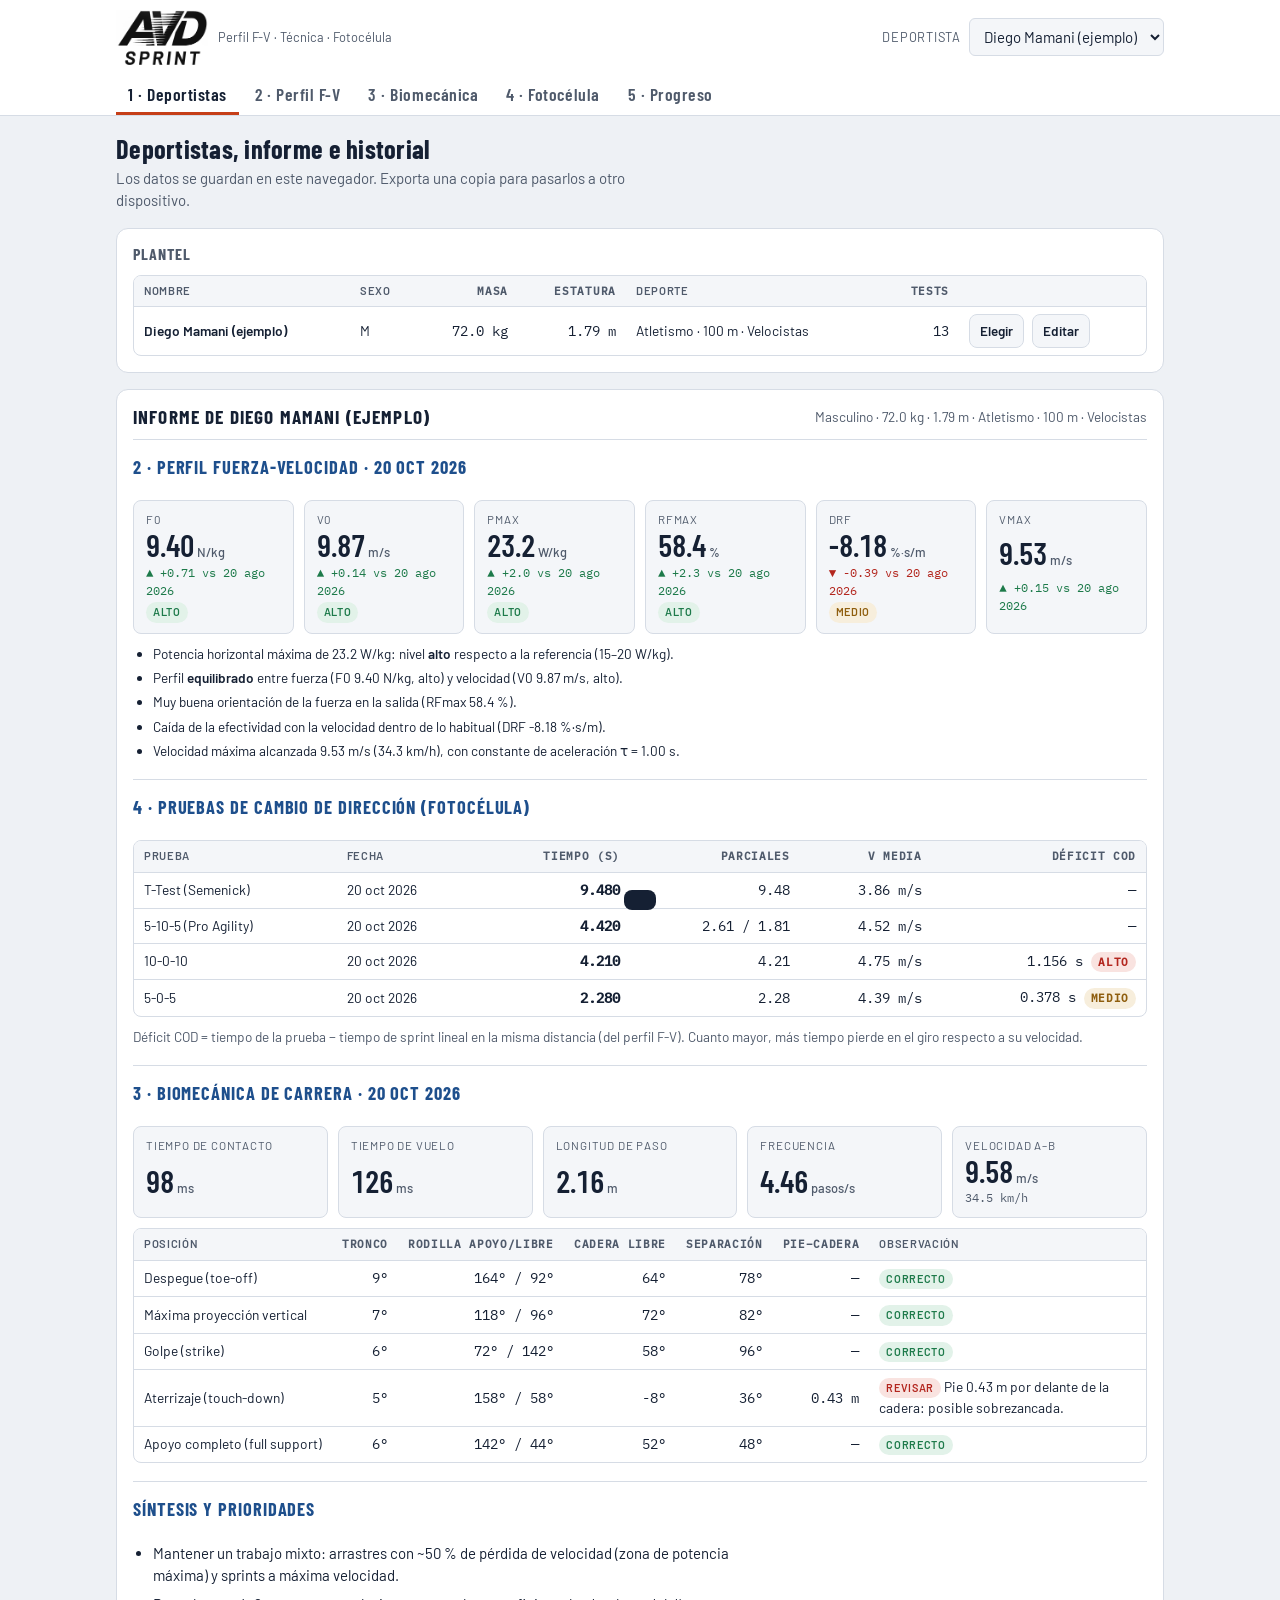
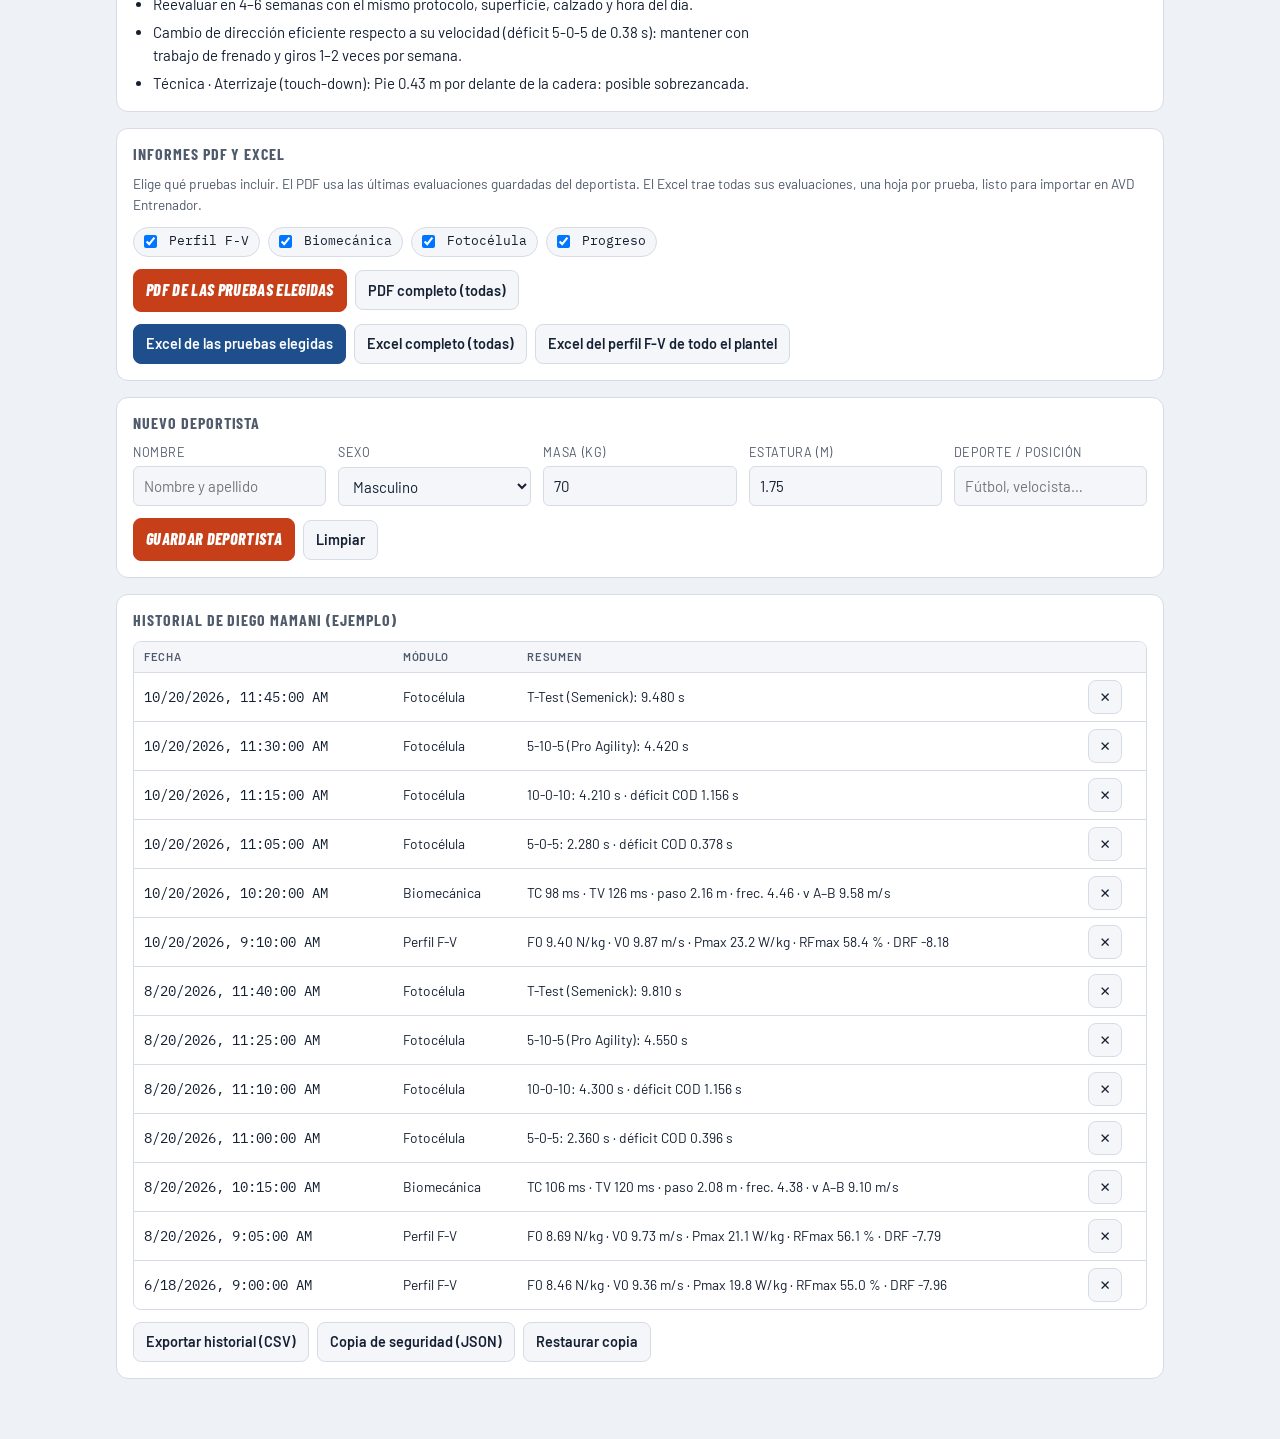
==== commit c6d57d12: "Exportar resultados de cada prueba a Excel (compatible con AVD Entrenador) Co-Authored-By: Claude Op" ====
--- a/app/src/main/assets/www/index.html
+++ b/app/src/main/assets/www/index.html
@@ -362,7 +362,7 @@
     <div class="chips" id="bio-kchips"></div>
     <div id="bio-kout"></div>
   </div>
-  <div class="row"><button class="btn lane" id="bio-save">Guardar análisis en el historial</button><button class="btn primary" id="bio-pdf">Informe PDF de biomecánica</button></div>
+  <div class="row"><button class="btn lane" id="bio-save">Guardar análisis en el historial</button><button class="btn primary" id="bio-pdf">Informe PDF de biomecánica</button><button class="btn" id="bio-xlsx">Excel de biomecánica</button></div>
 </section>
 
 <!-- ================= 3. FOTOCÉLULA ================= -->
@@ -411,7 +411,7 @@
     <h2>Progreso</h2>
     <p>Compara las evaluaciones del deportista en el tiempo, módulo por módulo: qué mejoró, qué empeoró, qué se mantiene y la retroalimentación de cada evaluación.</p>
   </div>
-  <div class="row"><button class="btn primary" id="prog-pdf">Informe PDF de progreso</button></div>
+  <div class="row"><button class="btn primary" id="prog-pdf">Informe PDF de progreso</button><button class="btn" id="prog-xlsx">Excel de progreso</button></div>
   <div id="prog-out" class="view"></div>
 </section>
 
@@ -430,15 +430,16 @@
     <div class="row"><span id="app-ver" class="mono small"></span><button class="btn sm" id="app-upd" type="button">Buscar actualizaciones</button></div>
   </div>
   <div class="card">
-    <h3>Informes PDF</h3>
-    <p class="small muted">Elige qué pruebas incluir. El informe usa las últimas evaluaciones guardadas del deportista, con tablas, gráficos, conclusiones y recomendaciones.</p>
+    <h3>Informes PDF y Excel</h3>
+    <p class="small muted">Elige qué pruebas incluir. El PDF usa las últimas evaluaciones guardadas del deportista. El Excel trae todas sus evaluaciones, una hoja por prueba, listo para importar en AVD Entrenador.</p>
     <div class="row" role="group" aria-label="Pruebas del informe">
       <label class="chip" for="pdf-fv"><input type="checkbox" id="pdf-fv" checked> Perfil F-V</label>
       <label class="chip" for="pdf-bio"><input type="checkbox" id="pdf-bio" checked> Biomecánica</label>
       <label class="chip" for="pdf-pc"><input type="checkbox" id="pdf-pc" checked> Fotocélula</label>
       <label class="chip" for="pdf-prog"><input type="checkbox" id="pdf-prog" checked> Progreso</label>
     </div>
-    <div class="row"><button class="btn primary" id="pdf-sel">Informe de las pruebas elegidas</button><button class="btn" id="pdf-all">Informe completo (todas)</button></div>
+    <div class="row"><button class="btn primary" id="pdf-sel">PDF de las pruebas elegidas</button><button class="btn" id="pdf-all">PDF completo (todas)</button></div>
+    <div class="row"><button class="btn lane" id="xlsx-sel">Excel de las pruebas elegidas</button><button class="btn" id="xlsx-all">Excel completo (todas)</button><button class="btn" id="xlsx-team">Excel del perfil F-V de todo el plantel</button></div>
   </div>
   <div class="card">
     <h3 id="ath-form-t">Nuevo deportista</h3>
@@ -467,6 +468,7 @@
 <script src="lib/chart.umd.js"></script>
 <script src="lib/jspdf.umd.min.js"></script>
 <script src="lib/jspdf.plugin.autotable.min.js"></script>
+<script src="lib/xlsx.full.min.js"></script>
 <script>
 /* ===================== utilidades ===================== */
 const $=(s,r=document)=>r.querySelector(s), $$=(s,r=document)=>[...r.querySelectorAll(s)];
@@ -920,11 +922,12 @@
     <div id="fv-sled"></div>
     <p class="small muted">Carga para mantener cada velocidad objetivo según el perfil del deportista. μ ≈ 0,30 en pista sintética, 0,35–0,40 en césped artificial, ≈ 0,45 en césped natural. Valida con una prueba real de velocidad.</p>
   </div>
-  <div class="row"><button class="btn lane" id="fv-save">Guardar en el historial</button><button class="btn" id="fv-csv">Descargar resultados (CSV)</button><button class="btn primary" id="fv-pdf">Informe PDF</button></div>`;
+  <div class="row"><button class="btn lane" id="fv-save">Guardar en el historial</button><button class="btn" id="fv-csv">Descargar resultados (CSV)</button><button class="btn primary" id="fv-pdf">Informe PDF</button><button class="btn" id="fv-xlsx">Excel</button></div>`;
   const sled=()=>{const mu=+$('#fv-mu').value||0.35;$('#fv-sled').innerHTML=`<div class="tbl-wrap"><table><thead><tr><th>Pérdida de velocidad</th><th class="n">Velocidad objetivo</th><th class="n">Carga (kg)</th><th class="n">% masa</th><th>Uso</th></tr></thead><tbody>${[[10,'Velocidad · técnica'],[25,'Fuerza a alta velocidad'],[50,'Potencia máxima'],[75,'Fuerza en aceleración']].map(([p,use])=>{const v=r.vm*(1-p/100);const F=r.F0*(1-v/r.V0)-r.k*v*v;const kg=F/(mu*G);return`<tr><td>${p} %</td><td class="n">${fmt(v,2)} m/s</td><td class="n">${kg>0?fmt(kg,1):'—'}</td><td class="n">${kg>0?fmt(kg/r.mass*100,0)+' %':'—'}</td><td>${use}</td></tr>`;}).join('')}</tbody></table></div>`;};
   sled();$('#fv-mu').addEventListener('input',sled);
   $('#fv-save').addEventListener('click',()=>addHistory({type:'fv',sum:{F0:r.F0,F0rel:r.F0rel,V0:r.V0,Pmax:r.Pmax,Prel:r.Prel,SFV:r.SFV,RFmax:r.RFmax,DRF:r.DRF,vmax:r.vm,tau:r.tau,r2:r.r2,orient:r.adv.orient},splits:r.splits.map(s=>({d:s.d,t:s.t}))}));
   $('#fv-pdf').addEventListener('click',()=>makePDF(['fv'],{fvCurrent:r}));
+  $('#fv-xlsx').addEventListener('click',()=>makeXLSX(['fv'],{fvCurrent:r}));
   $('#fv-csv').addEventListener('click',()=>{const L=[['Deportista',a.name],['Fecha',new Date().toLocaleString()],['Masa (kg)',a.mass],['Estatura (m)',a.height],['F0 (N)',fmt(r.F0,1)],['F0 (N/kg)',fmt(r.F0rel,3)],['V0 (m/s)',fmt(r.V0,3)],['Pmax (W)',fmt(r.Pmax,1)],['Pmax (W/kg)',fmt(r.Prel,2)],['SFV (N.s/m)',fmt(r.SFV,2)],['RFmax (%)',fmt(r.RFmax,2)],['DRF (%.s/m)',fmt(r.DRF,3)],['Vmax (m/s)',fmt(r.vm,3)],['Tau (s)',fmt(r.tau,3)],['R2',fmt(r.r2,4)],[],['Distancia (m)','Medido (s)','Modelo (s)','v (m/s)'],...r.splits.map(s=>[s.d,fmt(s.t,3),fmt(s.tm,3),fmt(s.v,3)])];
     saveFile(`perfil_FV_${a.name.replace(/\s+/g,'_')}.csv`,L.map(x=>x.join(';')).join('\n'));});
   drawFVCharts(r);
@@ -1178,13 +1181,14 @@
   ${rows.length?`<div class="tbl-wrap"><table><thead><tr><th>Imagen</th><th>Cruce</th><th class="n">Cuadro</th><th class="n">Tiempo (s)</th><th class="n">Parcial (s)</th><th>Ajuste</th></tr></thead><tbody>
   ${rows.map(r=>`<tr><td><img class="thumb" src="${r.c.thumb}" alt="Cruce en el cuadro ${r.c.f}"></td><td>${esc(r.label)}<br><span class="small muted">${r.c.auto?'automático':'manual'}</span></td><td class="n"><button class="chip" data-g="${r.c.f}">${r.c.f}</button></td><td class="n">${fmt(r.t,3)}</td><td class="n">${fmt(r.part,3)}</td><td><div class="row"><button class="btn sm" data-adj="${r.i}" data-d="-1" aria-label="Un cuadro antes">−1</button><button class="btn sm" data-adj="${r.i}" data-d="1" aria-label="Un cuadro después">+1</button><button class="btn sm" data-rm="${r.i}" aria-label="Borrar cruce">✕</button></div></td></tr>`).join('')}</tbody></table></div>`:'<p class="empty">Coloca la línea, sitúate en un cuadro con la línea despejada y pulsa «Analizar desde este cuadro». Las pruebas guardadas aparecen en Deportistas › Informe.</p>'}
   ${cod}
-  <div class="row"><button class="btn lane" id="pc-save" ${total==null?'disabled':''}>Guardar en el historial</button><button class="btn primary" id="pc-pdf" type="button">Informe PDF de fotocélula</button></div>`;
+  <div class="row"><button class="btn lane" id="pc-save" ${total==null?'disabled':''}>Guardar en el historial</button><button class="btn primary" id="pc-pdf" type="button">Informe PDF de fotocélula</button><button class="btn" id="pc-xlsx" type="button">Excel de fotocélula</button></div>`;
   $$('#pc-res [data-g]').forEach(b=>b.addEventListener('click',()=>pcVT.goto(+b.dataset.g)));
   $$('#pc-res [data-rm]').forEach(b=>b.addEventListener('click',()=>{pc.cross.splice(+b.dataset.rm,1);pcRender();pcVT.redraw();}));
   $$('#pc-res [data-adj]').forEach(b=>b.addEventListener('click',async()=>{const c=pc.cross[+b.dataset.adj];c.f=clamp(c.f+(+b.dataset.d),0,pcVT.nFrames-1);c.auto=false;await pcVT.goto(c.f);c.thumb=pcThumb(c.f);pc.cross.sort((a,b)=>a.f-b.f);pcRender();}));
   const codUp=()=>{const s=+(($('#pc-sprint')||{}).value);if($('#pc-cod'))$('#pc-cod').textContent=total!=null&&s>0?`Déficit de cambio de dirección: ${fmt(total-s,3)} s (${T.name} − sprint ${T.cod} m)`:'';};
   if(T.cod){$('#pc-sprint').addEventListener('input',codUp);codUp();}
   $('#pc-pdf').addEventListener('click',()=>makePDF(['pc']));
+  $('#pc-xlsx').addEventListener('click',()=>makeXLSX(['pc']));
   const sv=$('#pc-save');if(sv)sv.addEventListener('click',()=>{const s=T.cod?+$('#pc-sprint').value:null;addHistory({type:'pc',test:T.name,sum:{total,dist:T.dist,v:T.dist&&total?T.dist/total:null,cod:s>0?total-s:null,fps:pcVT.capFps},rows:rows.map(r=>({label:r.label,t:r.t,part:r.part}))});});}
 
 /* ===================== DEPORTISTAS ===================== */
@@ -1527,6 +1531,67 @@
 $('#prog-pdf').addEventListener('click',()=>makePDF(['prog']));
 if(NATIVE){try{$('#app-card').hidden=false;$('#app-ver').textContent='AVD Sprint '+window.AVDNative.version();
   if(!window.AVDNative.canUpdate())$('#app-upd').hidden=true;$('#app-upd').addEventListener('click',()=>window.AVDNative.checkUpdates());}catch(e){}}
+
+/* ===================== EXCEL ===================== */
+const XFMT='AVD-SPRINT-1';
+const xTxt=t=>String(t??'').replace(/<[^>]+>/g,'').replace(/&amp;/g,'&').replace(/&lt;/g,'<').replace(/&gt;/g,'>');
+const r3=v=>v!=null&&Number.isFinite(v)?Math.round(v*1000)/1000:'';
+const r2=v=>v!=null&&Number.isFinite(v)?Math.round(v*100)/100:'';
+const r1=v=>v!=null&&Number.isFinite(v)?Math.round(v*10)/10:'';
+const isoDay=d=>{const x=new Date(d);return `${x.getFullYear()}-${String(x.getMonth()+1).padStart(2,'0')}-${String(x.getDate()).padStart(2,'0')}`;};
+function fvRowsFor(a,extra){
+  const list=history.filter(h=>h.athleteId===a.id&&h.type==='fv').slice().sort((x,y)=>x.date.localeCompare(y.date)).map(h=>({date:h.date,sum:h.sum,splits:h.splits||[],note:h.note||''}));
+  if(extra){const r=extra;list.push({date:new Date().toISOString(),current:true,splits:r.splits.map(s=>({d:s.d,t:s.t})),note:'',
+    sum:{F0:r.F0,F0rel:r.F0rel,V0:r.V0,Pmax:r.Pmax,Prel:r.Prel,SFV:r.SFV,RFmax:r.RFmax,DRF:r.DRF,vmax:r.vm,tau:r.tau,r2:r.r2,orient:r.adv?r.adv.orient:fvAdvice(r,a.sex).orient}});}
+  return list;}
+function fvSheetRows(athList,extraFor){
+  const dists=new Set();const items=[];
+  athList.forEach(a=>fvRowsFor(a,extraFor&&extraFor.id===a.id?extraFor.r:null).forEach(x=>{x.splits.forEach(s=>dists.add(s.d));items.push({a,x});}));
+  const D=[...dists].sort((p,q)=>p-q);const ori={force:'Fuerza',vel:'Velocidad',bal:'Equilibrado'};
+  return items.map(({a,x})=>{const s=x.sum||{},row={'Deportista':a.name,'Fecha':isoDay(x.date),'Sexo':a.sex==='F'?'F':'M','Masa (kg)':r1(a.mass),'Estatura (m)':r2(a.height)};
+    D.forEach(d=>{const sp=x.splits.find(q=>q.d===d);row[`t ${d} m (s)`]=sp?r3(sp.t):'';});
+    Object.assign(row,{'F0 (N)':r1(s.F0),'F0 (N/kg)':r2(s.F0rel),'V0 (m/s)':r2(s.V0),'Pmax (W)':r1(s.Pmax),'Pmax (W/kg)':r2(s.Prel),'SFV (N.s/m)':r2(s.SFV),'RFmax (%)':r1(s.RFmax),'DRF (%.s/m)':r3(s.DRF),'Vmax (m/s)':r2(s.vmax),'Tau (s)':r3(s.tau),'R2':s.r2!=null?Math.round(s.r2*10000)/10000:'','Orientación':ori[s.orient]||'','Nota':x.note||'','Fuente':'AVD Sprint'});
+    return row;});}
+function addSheet(wb,name,rows,widths){const X=window.XLSX;const ws=rows.length?X.utils.json_to_sheet(rows):X.utils.aoa_to_sheet([['Sin datos guardados']]);
+  if(rows.length){const keys=Object.keys(rows[0]);ws['!cols']=keys.map(k=>({wch:Math.max(widths||10,Math.min(42,Math.max(k.length,...rows.map(r=>String(r[k]??'').length))+2))}));ws['!autofilter']={ref:ws['!ref']};}
+  X.utils.book_append_sheet(wb,ws,name);}
+async function makeXLSX(sections,opts={}){
+  const X=window.XLSX;if(!X){toast('No se pudo cargar el generador de Excel. Revisa la conexión e inténtalo de nuevo.');return;}
+  const team=!!opts.team,a=cur(),aths=team?athletes:[a];const P=progressNotes(a),{fvs,pcs,bios}=P;
+  const wb=X.utils.book_new();wb.Props={Title:'AVD Sprint',Author:'AVD Sprint',CreatedDate:new Date()};
+  const info=[['AVD Sprint · resultados de evaluación'],[],['Formato',XFMT],['Generado',new Date().toLocaleString('es')],['Deportista',team?`Plantel (${aths.length})`:a.name],['Pruebas',sections.map(x=>({fv:'Perfil F-V horizontal',bio:'Biomecánica',pc:'Fotocélula',prog:'Progreso'})[x]).join(', ')],[],
+    ['Para importar en AVD Entrenador: Perfil fuerza-velocidad › Horizontal › Importar Excel de AVD Sprint. Se lee la hoja «Perfil F-V».']];
+  const wsI=X.utils.aoa_to_sheet(info);wsI['!cols']=[{wch:16},{wch:60}];X.utils.book_append_sheet(wb,wsI,'AVD Sprint');
+  let n=0;
+  if(sections.includes('fv')){const rows=fvSheetRows(aths,opts.fvCurrent?{id:a.id,r:opts.fvCurrent}:null);n+=rows.length;addSheet(wb,'Perfil F-V',rows);
+    if(!team&&(opts.fvCurrent||fvs.length)){const h=fvs[fvs.length-1];const r=opts.fvCurrent||(h&&h.splits&&h.splits.length>=3?computeFV({ds:h.splits.map(s=>s.d),ts:h.splits.map(s=>s.t),mass:a.mass,height:a.height,T:20,Pb:760,wind:0}):null);
+      if(r){addSheet(wb,'Curva F-V',r.pts.map(p=>({'t (s)':r2(p.t),'v (m/s)':r3(p.v),'a (m/s2)':r3(p.a),'F (N)':r1(p.F),'P (W)':r1(p.P),'RF (%)':r2(p.RF)})));
+        addSheet(wb,'Cargas trineo',[10,25,50,75].map(p=>{const v=r.vm*(1-p/100),F=r.F0*(1-v/r.V0)-r.k*v*v,kg=F/(0.35*G);return{'Pérdida de velocidad (%)':p,'Velocidad objetivo (m/s)':r2(v),'Carga mu 0,35 (kg)':kg>0?r1(kg):'','% masa':kg>0?r1(kg/r.mass*100):''};}));
+        const ad=fvAdvice(r,a.sex);addSheet(wb,'Conclusiones F-V',[...ad.c.map(t=>({'Tipo':'Conclusión','Texto':xTxt(t)})),...ad.rec.map(t=>({'Tipo':'Recomendación','Texto':xTxt(t)}))]);}}}
+  if(sections.includes('bio')){const rows=[],kin=[];aths.forEach(at=>history.filter(h=>h.athleteId===at.id&&h.type==='bio').slice().reverse().forEach(h=>{const s=h.sum||{};
+      rows.push({'Deportista':at.name,'Fecha':isoDay(h.date),'T. contacto (ms)':s.tc!=null?Math.round(s.tc*1000):'','T. vuelo (ms)':s.tf!=null?Math.round(s.tf*1000):'','Long. paso (m)':r2(s.sl),'Frecuencia (pasos/s)':r2(s.sf),'Velocidad pasos (m/s)':r2(s.v),'Velocidad A-B (m/s)':r2(s.vab),'Contactos':s.n??'','FPS':s.fps??'','Alertas técnicas':(h.kino||[]).reduce((q,r)=>q+(r.flags||[]).length,0),'Nota':h.note||''});
+      (h.kino||[]).forEach(r=>{const x=r.a||{},st=x.apoyo||'D',sw=st==='D'?'I':'D';kin.push({'Deportista':at.name,'Fecha':isoDay(h.date),'Posición':r.pos,'Pie de apoyo':st==='D'?'Derecho':'Izquierdo','Tronco (°)':r1(x.tronco),'Cadera apoyo (°)':r1(x['cadera'+st]),'Cadera libre (°)':r1(x['cadera'+sw]),'Rodilla apoyo (°)':r1(x['rodilla'+st]),'Rodilla libre (°)':r1(x['rodilla'+sw]),'Tibia apoyo (°)':r1(x['tibia'+st]),'Separación muslos (°)':r1(x.sep),'Pie-cadera (m)':r2(x['dpie'+st]),'Observaciones':(r.flags||[]).map(pdfTxt).join(' | ')});});}));
+    if(!team){const cr=contactRows();if(cr.length)addSheet(wb,'Contactos (análisis actual)',cr.map(r=>({'#':r.i,'Pie':r.leg==='D'?'Derecho':'Izquierdo','Cuadro apoyo':r.td,'Cuadro despegue':r.to??'','T. contacto (ms)':r.tc!=null?Math.round(r.tc*1000):'','T. vuelo (ms)':r.tf!=null?Math.round(r.tf*1000):'','Long. paso (m)':r2(r.sl),'Frecuencia (pasos/s)':r2(r.sf),'Velocidad (m/s)':r2(r.v)})));}
+    n+=rows.length;addSheet(wb,'Biomecánica',rows);addSheet(wb,'Kinograma',kin);}
+  if(sections.includes('pc')){const rows=[],cr=[];aths.forEach(at=>history.filter(h=>h.athleteId===at.id&&h.type==='pc').slice().reverse().forEach(h=>{const s=h.sum||{};
+      rows.push({'Deportista':at.name,'Fecha':isoDay(h.date),'Prueba':h.test,'Tiempo (s)':r3(s.total),'Distancia (m)':s.dist??'','Velocidad media (m/s)':r2(s.v),'Déficit COD (s)':r3(s.cod),'Parciales (s)':(h.rows||[]).filter(r=>r.part!=null).map(r=>r3(r.part)).join(' / '),'FPS':s.fps??'','Nota':h.note||''});
+      (h.rows||[]).forEach(r=>cr.push({'Deportista':at.name,'Fecha':isoDay(h.date),'Prueba':h.test,'Cruce':r.label,'Tiempo (s)':r3(r.t),'Parcial (s)':r3(r.part)}));}));
+    n+=rows.length;addSheet(wb,'Fotocélula',rows);addSheet(wb,'Cruces',cr);}
+  if(sections.includes('prog')&&!team){const rows=[];
+    FVM.forEach(m=>{if(fvs.length<1)return;const f=fvVals(fvs[0]),z=fvVals(fvs[fvs.length-1]),c=change(m,f[m.k],z[m.k]);rows.push({'Módulo':'Perfil F-V','Indicador':`${m.n} (${m.u})`,'Primera':r3(f[m.k]),'Última':r3(z[m.k]),'Cambio':c?r3(c.diff/(m.mul||1)):'','Cambio (%)':c?r1(c.pct):'','Estado':c?({up:'Mejora',down:'Empeora',flat:'Sin cambio claro'})[c.st]:''});});
+    if(bios.length)BIOM.forEach(m=>{const f=bios[0].sum,z=bios[bios.length-1].sum,c=change(m,f[m.k],z[m.k]);rows.push({'Módulo':'Biomecánica','Indicador':`${m.n} (${m.u})`,'Primera':f[m.k]!=null?r3(f[m.k]*(m.mul||1)):'','Última':z[m.k]!=null?r3(z[m.k]*(m.mul||1)):'','Cambio':c?r3(c.diff):'','Cambio (%)':c?r1(c.pct):'','Estado':c?({up:'Mejora',down:'Empeora',flat:'Sin cambio claro'})[c.st]:''});});
+    [...new Set(pcs.map(p=>p.test))].forEach(t=>{const l=pcs.filter(p=>p.test===t),m={n:'Tiempo',u:'s',d:3,dir:-1},c=change(m,l[0].sum.total,l[l.length-1].sum.total);rows.push({'Módulo':'Fotocélula','Indicador':`${t} (s)`,'Primera':r3(l[0].sum.total),'Última':r3(l[l.length-1].sum.total),'Cambio':c?r3(c.diff):'','Cambio (%)':c?r1(c.pct):'','Estado':c?({up:'Mejora',down:'Empeora',flat:'Sin cambio claro'})[c.st]:''});});
+    n+=rows.length;addSheet(wb,'Progreso',rows);addSheet(wb,'Retroalimentación',P.notes.map(x=>({'Módulo':x.mod,'Estado':({up:'Mejora',down:'Empeora',flat:'Se mantiene'})[x.st],'Detalle':xTxt(x.t)})));}
+  if(!n){toast(team?'Todavía no hay perfiles F-V guardados en el plantel.':'Este deportista todavía no tiene evaluaciones guardadas de esas pruebas.');return;}
+  const name=team?'plantel':a.name.replace(/[^\wÀ-ÿ]+/g,'_').replace(/_+$/,'');
+  const out=X.write(wb,{bookType:'xlsx',type:'array',compression:true});
+  await saveFile(`AVD-Sprint_${name}_${team?'perfil-FV':sections.length>1?'completo':sections[0]}_${isoDay(new Date())}.xlsx`,new Blob([out],{type:'application/vnd.openxmlformats-officedocument.spreadsheetml.sheet'}));
+}
+$('#xlsx-sel').addEventListener('click',()=>{const s=['fv','bio','pc','prog'].filter(k=>$('#pdf-'+k).checked);if(!s.length)return toast('Elige al menos una prueba.');makeXLSX(s);});
+$('#xlsx-all').addEventListener('click',()=>makeXLSX(['fv','bio','pc','prog']));
+$('#xlsx-team').addEventListener('click',()=>makeXLSX(['fv'],{team:true}));
+$('#bio-xlsx').addEventListener('click',()=>makeXLSX(['bio']));
+$('#prog-xlsx').addEventListener('click',()=>makeXLSX(['prog']));
 /* ===================== inicio ===================== */
 seedDemo();seedDemoV3();if(!athletes.find(a=>a.id===currentId))currentId=athletes[0].id;renderAthSel();buildTimeInputs(false);
 if(cur().id===DEMO.id){for(const d in DEMO_T){const i=$('#fv-t-'+d);if(i)i.value=DEMO_T[d];}}
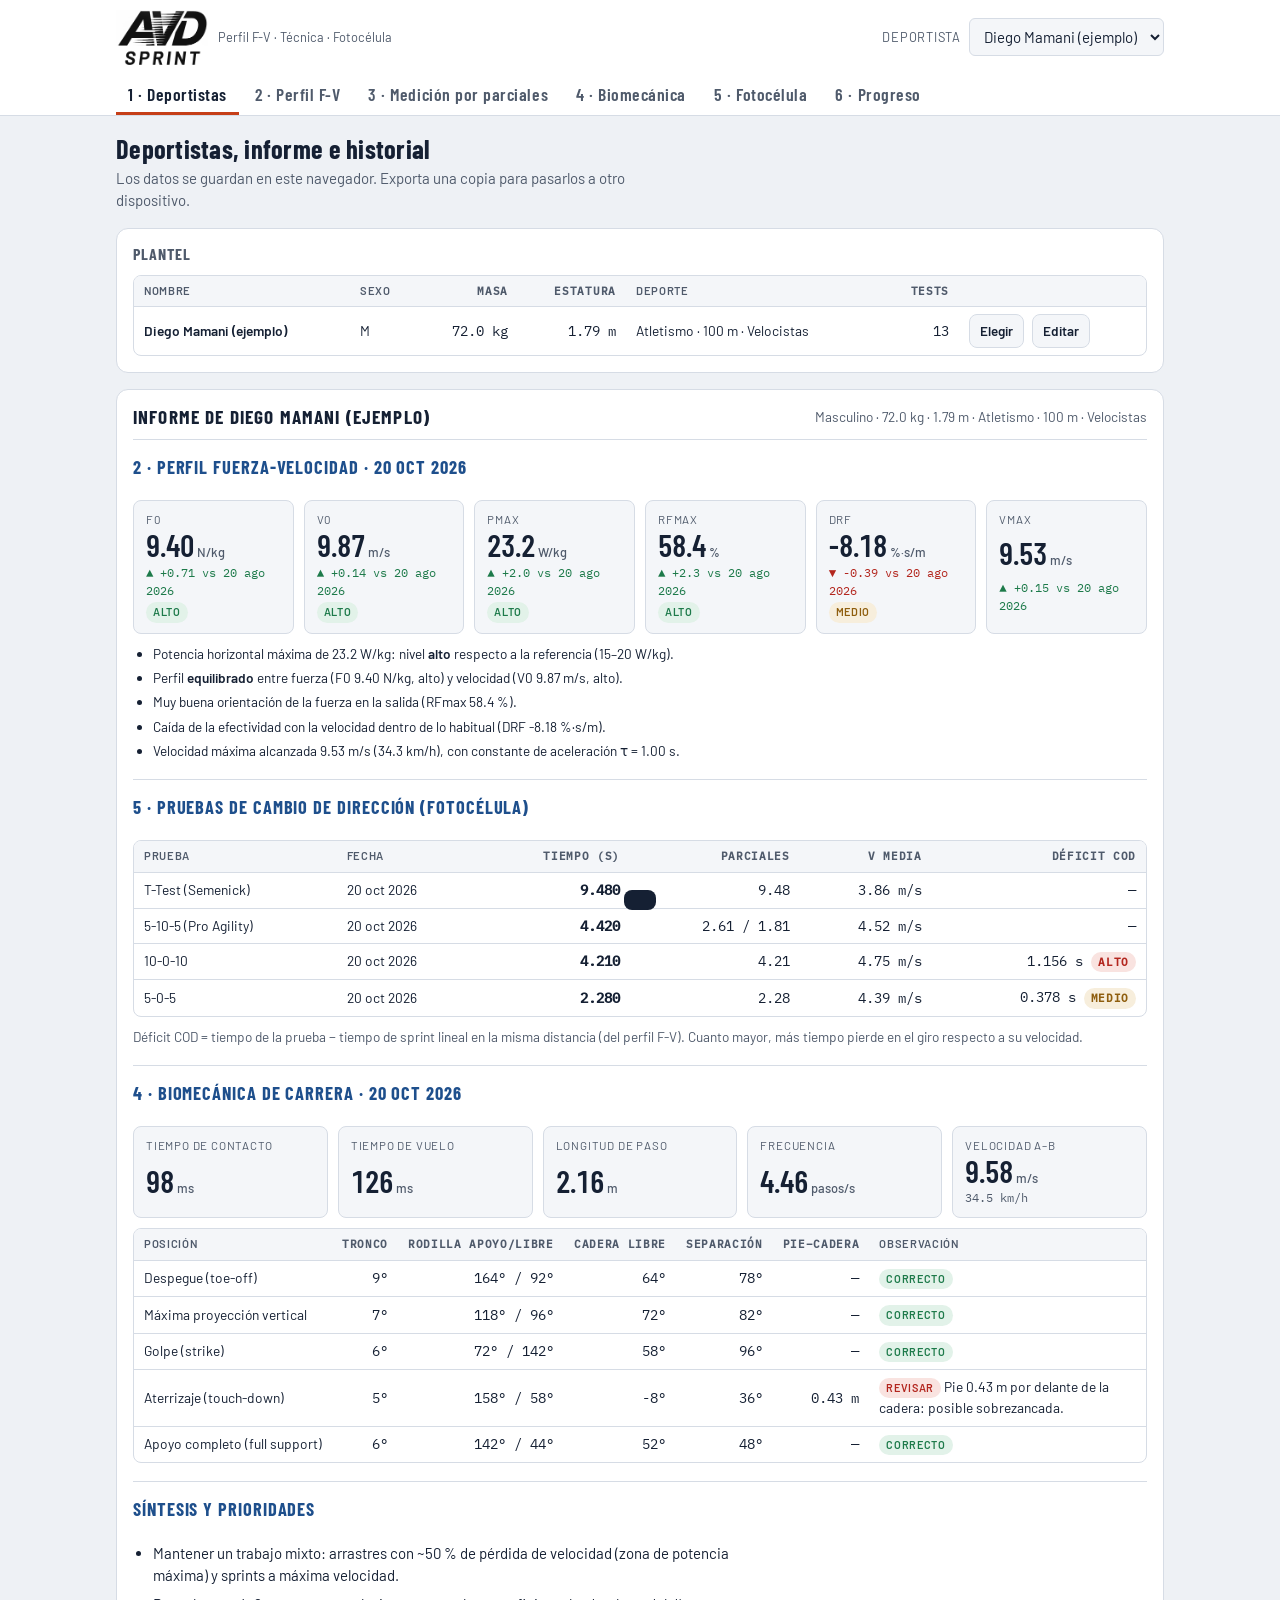
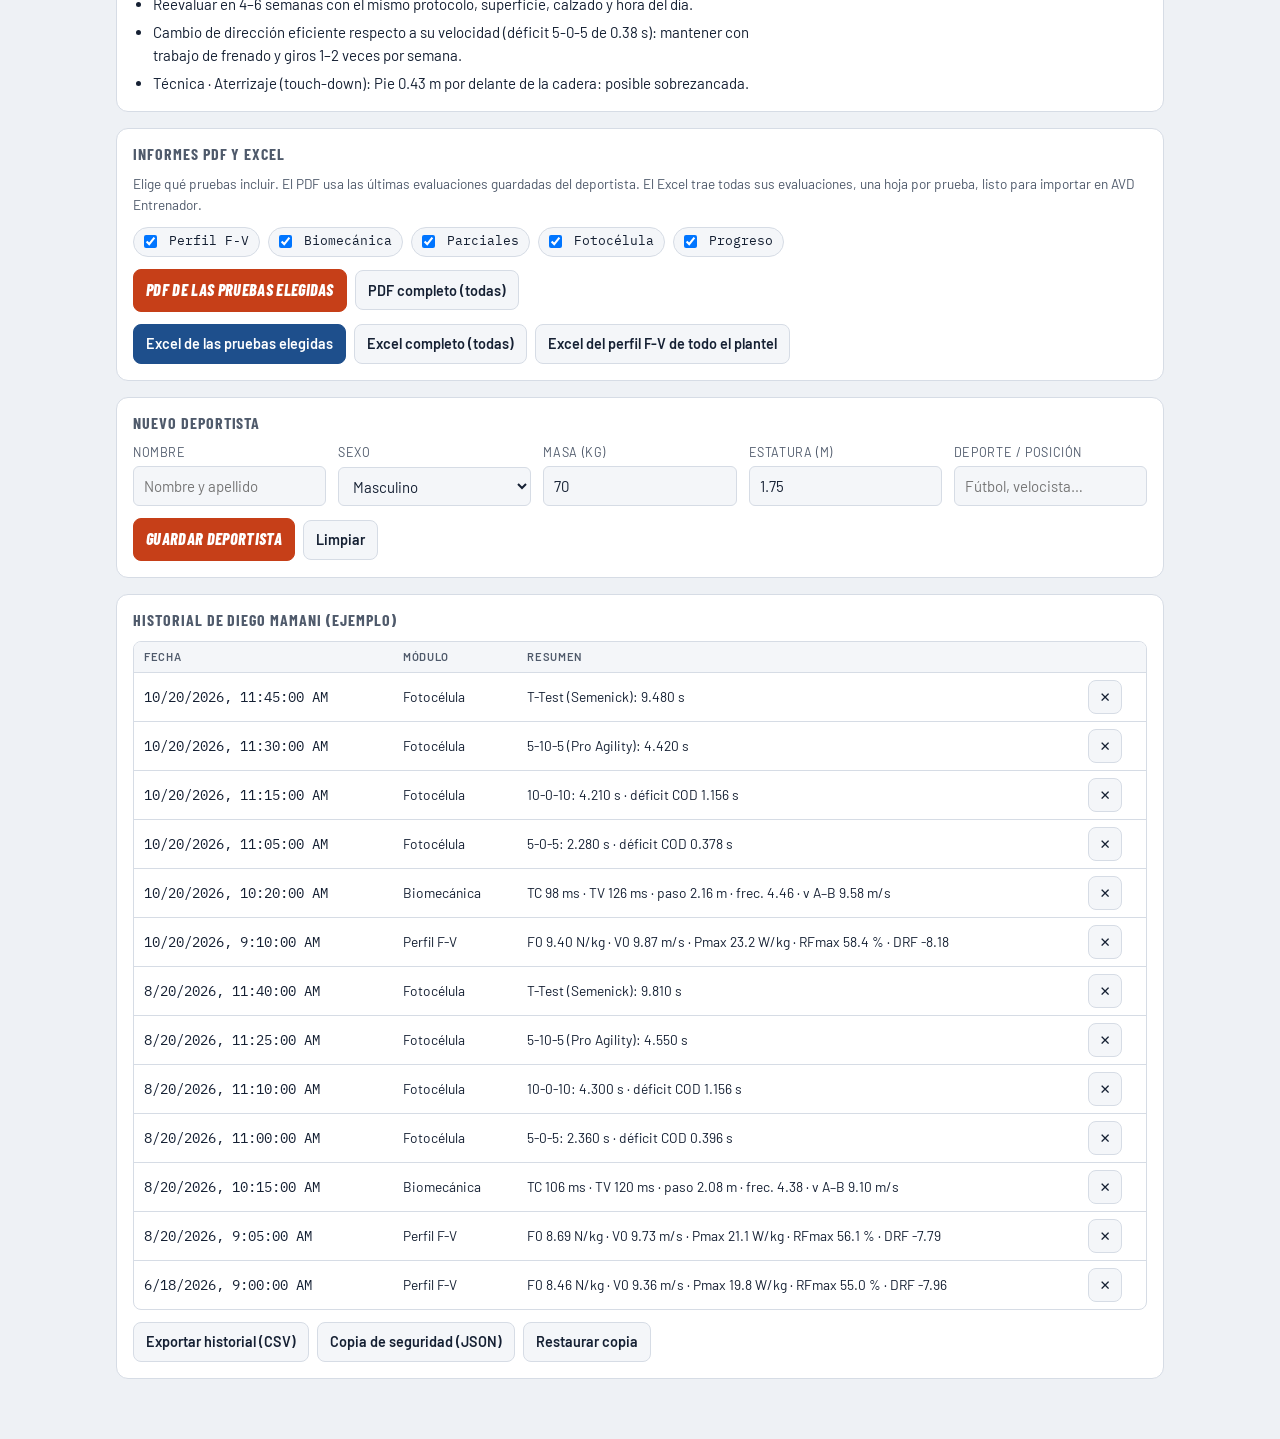
==== commit 530b059e: "Sección 3 · Medición por parciales con pruebas predeterminadas y propias Co-Authored-By: Claude Opus" ====
--- a/app/src/main/assets/www/index.html
+++ b/app/src/main/assets/www/index.html
@@ -139,6 +139,7 @@
 
 .setup-svg{overflow-x:auto;border:1px solid var(--line);border-radius:10px;background:var(--surface-2)}
 .setup-svg svg{display:block;width:100%;min-width:560px;height:auto}
+.gates-box{display:grid;gap:10px;border:1px dashed var(--line);border-radius:10px;padding:12px;background:var(--surface-2)}
 .chart-box{position:relative;height:250px;min-width:0}
 .chips{display:flex;flex-wrap:wrap;gap:6px}
 .chip{font-family:var(--f-mono);font-size:.8rem;min-height:30px;border:1px solid var(--line);border-radius:99px;padding:3px 10px;background:var(--surface-2);cursor:pointer;color:var(--ink)}
@@ -182,9 +183,10 @@
   <nav class="tabs wrap" role="tablist" aria-label="Módulos">
     <button role="tab" id="t-ath" data-tab="ath">1 · Deportistas</button>
     <button role="tab" id="t-fv" data-tab="fv">2 · Perfil F-V</button>
-    <button role="tab" id="t-bio" data-tab="bio">3 · Biomecánica</button>
-    <button role="tab" id="t-pc" data-tab="pc">4 · Fotocélula</button>
-    <button role="tab" id="t-prog" data-tab="prog">5 · Progreso</button>
+    <button role="tab" id="t-par" data-tab="par">3 · Medición por parciales</button>
+    <button role="tab" id="t-bio" data-tab="bio">4 · Biomecánica</button>
+    <button role="tab" id="t-pc" data-tab="pc">5 · Fotocélula</button>
+    <button role="tab" id="t-prog" data-tab="prog">6 · Progreso</button>
   </nav>
 </header>
 
@@ -274,6 +276,7 @@
       </div>
       <p class="small muted">Toca el vídeo para fijar una línea vertical de referencia y alinearla con las picas.</p>
       <div class="chips" id="fv-marks"></div>
+      <p class="note">¿Quieres los parciales automáticos con puertas virtuales sobre la cámara? Usa la sección <b>3 · Medición por parciales</b> y envía los tiempos aquí con un toque.</p>
     </div>
     <div class="row"><button class="btn primary" id="fv-calc">Calcular perfil</button><span class="small muted" id="fv-who"></span></div>
   </div>
@@ -282,6 +285,53 @@
 </section>
 
 <!-- ================= 2. BIOMECÁNICA ================= -->
+<section class="view" id="v-par" data-view="par" hidden>
+  <div class="view-head">
+    <h2>Medición por parciales</h2>
+    <p>Puertas virtuales sobre la cámara, como Metric Sprint: elige la prueba (o crea la tuya), alinea cada puerta con su cono, graba en cámara lenta y la app detecta sola el paso del deportista por cada punto.</p>
+  </div>
+  <div class="card">
+    <h3>Prueba</h3>
+    <div class="grid">
+      <label class="f" for="par-test">Tipo de medición<select id="par-test"></select></label>
+      <label class="f" for="fg-start">Inicio del tiempo
+        <select id="fg-start"><option value="move">Primer movimiento (salida desde parado)</option><option value="gate">Cruce de la primera puerta (salida lanzada)</option></select></label>
+    </div>
+    <div class="chips" id="par-points"></div>
+    <p class="small muted" id="par-desc"></p>
+    <details id="par-new">
+      <summary class="small" style="cursor:pointer;color:var(--lane);font-weight:600">+ Crear una prueba propia</summary>
+      <div class="grid" style="margin-top:10px">
+        <label class="f" for="par-name">Nombre<input id="par-name" type="text" placeholder="Ej.: Aceleración 0-5-20"></label>
+        <label class="f" for="par-pts">Puntos en metros (separados por guion)<input id="par-pts" type="text" placeholder="0-5-20"></label>
+        <label class="f" for="par-nstart">Inicio<select id="par-nstart"><option value="move">Primer movimiento</option><option value="gate">Cruce de la primera puerta</option></select></label>
+      </div>
+      <div class="row" style="margin-top:8px"><button class="btn primary sm" id="par-save-test" type="button">Guardar prueba</button><button class="btn sm" id="par-del-test" type="button">Borrar la prueba elegida</button></div>
+    </details>
+  </div>
+  <div class="card">
+    <div id="par-vt"></div>
+    <div class="grid">
+      <label class="f" for="fg-top">Carril: borde superior (%)<input id="fg-top" type="range" min="0" max="85" value="20"></label>
+      <label class="f" for="fg-bot">Carril: borde inferior (%)<input id="fg-bot" type="range" min="15" max="100" value="92"></label>
+      <label class="f" for="fg-sens">Sensibilidad <span id="fg-sens-v" class="mono">6</span><input id="fg-sens" type="range" min="1" max="10" value="6"></label>
+    </div>
+    <p class="small muted">Arrastra el círculo de cada puerta para moverla entera, o sus extremos (arriba y abajo) para inclinarla según la perspectiva. El carril debe cubrir al deportista de la cabeza a los pies. Teléfono fijo en trípode y de costado al carril.</p>
+    <div class="row">
+      <button class="btn sm" id="fg-reset" type="button">Repartir puertas</button>
+      <button class="btn sm" id="fg-flip" type="button">Invertir sentido</button>
+      <button class="btn primary" id="fg-run" type="button">Detectar parciales</button>
+      <button class="btn sm" id="fg-stop" type="button" disabled>Detener</button>
+      <label class="chip" for="fg-auto"><input type="checkbox" id="fg-auto" checked> Detectar al terminar de grabar</label>
+    </div>
+    <div class="progress" aria-hidden="true"><i id="fg-prog"></i></div>
+  </div>
+  <div class="card" id="fg-panel">
+    <h3>Resultados</h3>
+    <div id="fg-res"></div>
+  </div>
+</section>
+
 <section class="view" id="v-bio" data-view="bio" hidden>
   <div class="view-head">
     <h2>Biomecánica de carrera</h2>
@@ -435,6 +485,7 @@
     <div class="row" role="group" aria-label="Pruebas del informe">
       <label class="chip" for="pdf-fv"><input type="checkbox" id="pdf-fv" checked> Perfil F-V</label>
       <label class="chip" for="pdf-bio"><input type="checkbox" id="pdf-bio" checked> Biomecánica</label>
+      <label class="chip" for="pdf-par"><input type="checkbox" id="pdf-par" checked> Parciales</label>
       <label class="chip" for="pdf-pc"><input type="checkbox" id="pdf-pc" checked> Fotocélula</label>
       <label class="chip" for="pdf-prog"><input type="checkbox" id="pdf-prog" checked> Progreso</label>
     </div>
@@ -518,7 +569,7 @@
 function addHistory(rec){rec.id=uid();rec.athleteId=currentId;rec.date=new Date().toISOString();history.unshift(rec);persist();renderAth();if(!$('#v-prog').hidden)renderProgress();toast('Guardado en el historial de '+cur().name);}
 
 /* ===================== pestañas ===================== */
-const TABS=['ath','fv','bio','pc','prog'];
+const TABS=['ath','fv','par','bio','pc','prog'];
 function showTab(t){if(!TABS.includes(t))t='ath';TABS.forEach(x=>{$('#v-'+x).hidden=x!==t;$('#t-'+x).setAttribute('aria-selected',x===t);});if(t==='fv'&&fvLast)drawFVCharts(fvLast);if(t==='prog')renderProgress();const tb=$('#t-'+t);const nav=tb.parentElement;nav.scrollLeft=tb.offsetLeft-nav.clientWidth/2+tb.clientWidth/2;}
 $$('.tabs button').forEach(b=>b.addEventListener('click',()=>{location.hash=b.dataset.tab;showTab(b.dataset.tab);}));
 window.addEventListener('hashchange',()=>showTab(location.hash.slice(1)));
@@ -604,11 +655,11 @@
     if(mode!=='import'){const f=liveFps||this.fileFps;this.capFps=Math.round(f);$('.vt-cap',this.root).value=this.capFps;
       if(mode==='live'&&liveFps){this.fileFps=liveFps;$('.vt-ffps',this.root).value=liveFps;this.updateCount();}
       toast(`Vídeo grabado a ${this.capFps} fps.${this.capFps<200?' Para 240 fps graba en cámara lenta del teléfono e impórtalo.':''}`);}
-    this.frame=0;await this.goto(0);this.o.onLoad&&this.o.onLoad();
+    this.frame=0;await this.goto(0);this.o.onLoad&&this.o.onLoad(mode);
   }
-  nativeRecord(){const id=uid();nativeCbs[id]=async res=>{if(!res)return;toast('Cargando vídeo…');
+  nativeRecord(){const id=uid();nativeCbs[id]=async res=>{if(!res)return;if(res.gates&&this.o.onNativeGates)this.o.onNativeGates(res.gates);toast('Cargando vídeo…');
       try{const b=await (await fetch(res.url)).blob();await this.load(new File([b],res.name,{type:'video/mp4'}),'live',res.fps);}catch(e){toast('No se pudo abrir la grabación.');}};
-    try{window.AVDNative.record(id);}catch(e){delete nativeCbs[id];toast('No se pudo abrir la cámara.');}}
+    try{const g=this.o.nativeGates&&this.o.nativeGates();if(g&&window.AVDNative.recordGates)window.AVDNative.recordGates(id,JSON.stringify(g));else window.AVDNative.record(id);}catch(e){delete nativeCbs[id];toast('No se pudo abrir la cámara.');}}
   async openCam(deviceId){
     const base=deviceId?{deviceId:{exact:deviceId}}:{facingMode:{ideal:'environment'}};
     const tries=[{frameRate:{exact:240},width:{ideal:1280},height:{ideal:720}},{frameRate:{exact:240}},{frameRate:{min:200}},{frameRate:{min:120},width:{ideal:1280},height:{ideal:720}},{frameRate:{min:100}},{frameRate:{ideal:240},width:{ideal:1280},height:{ideal:720}}];
@@ -669,8 +720,8 @@
     const times=[];v.currentTime=0;
     await new Promise(res=>{let done=false;const fin=()=>{if(done)return;done=true;res();};
       const cb=(now,meta)=>{times.push(meta.mediaTime);if(times.length<40&&!done)v.requestVideoFrameCallback(cb);else fin();};
-      v.requestVideoFrameCallback(cb);v.playbackRate=1;v.play().catch(fin);setTimeout(fin,2500);});
-    v.pause();
+      v.requestVideoFrameCallback(cb);v.playbackRate=0.125;v.play().catch(fin);setTimeout(fin,4000);});
+    v.pause();v.playbackRate=1;
     const d=[];for(let i=1;i<times.length;i++){const x=times[i]-times[i-1];if(x>1e-4)d.push(x);}
     if(d.length<4){if(!silent)toast('No se pudo detectar: escribe los fps del archivo.');return;}
     d.sort((a,b)=>a-b);const q=d[Math.floor(d.length*0.15)];let fps=1/q;
@@ -751,6 +802,7 @@
     if(lab){ctx.font=`700 ${26*u}px "Barlow Condensed",sans-serif`;ctx.fillStyle='#FF3B3B';ctx.fillRect(vt.w-150*u,8*u,142*u,36*u);ctx.fillStyle='#fff';ctx.fillText(lab,vt.w-140*u,35*u);}},
   onPointer(t,x){if(t!=='up'){fvRefX=x;fvVT.redraw();}},
   onFps(){fvMarkUI();}});
+
 function fvMarkUI(){const n=fvMarks.splits.length;const nd=fvDists[n];
   $('#fv-mark-split').textContent=nd!=null?`Marcar parcial ${nd} m`:'Parciales completos';$('#fv-mark-split').disabled=nd==null||fvMarks.start==null;
   const cap=fvVT.capFps;let h='';if(fvMarks.start!=null)h+=`<button class="chip on" data-f="${fvMarks.start}">Inicio · cuadro ${fvMarks.start}</button>`;
@@ -1202,8 +1254,9 @@
   persist();athForm(null);renderAthSel();onAthleteChange();toast('Deportista guardado.');});
 const sumTxt=h=>h.type==='fv'?`F0 ${fmt(h.sum.F0rel,2)} N/kg · V0 ${fmt(h.sum.V0,2)} m/s · Pmax ${fmt(h.sum.Prel,1)} W/kg · RFmax ${fmt(h.sum.RFmax,1)} % · DRF ${fmt(h.sum.DRF,2)}`
   :h.type==='pc'?`${esc(h.test)}: ${fmt(h.sum.total,3)} s${h.sum.cod!=null?' · déficit COD '+fmt(h.sum.cod,3)+' s':''}`
+  :h.type==='split'?`${esc(h.test)}: ${(h.splits||[]).map(x=>x.d+' m '+fmt(x.t,2)+' s').join(' · ')}`
   :`TC ${h.sum.tc!=null?fmt(h.sum.tc*1000,0):'—'} ms · TV ${h.sum.tf!=null?fmt(h.sum.tf*1000,0):'—'} ms · paso ${fmt(h.sum.sl,2)} m · frec. ${fmt(h.sum.sf,2)} · v A–B ${fmt(h.sum.vab,2)} m/s`;
-const TYPE={fv:'Perfil F-V',pc:'Fotocélula',bio:'Biomecánica'};
+const TYPE={fv:'Perfil F-V',pc:'Fotocélula',bio:'Biomecánica',split:'Medición por parciales'};
 function renderAth(){
   $('#ath-list').innerHTML=`<table><thead><tr><th>Nombre</th><th>Sexo</th><th class="n">Masa</th><th class="n">Estatura</th><th>Deporte</th><th class="n">Tests</th><th></th></tr></thead><tbody>${athletes.map(a=>`<tr><td>${a.id===currentId?'<b>'+esc(a.name)+'</b>':esc(a.name)}</td><td>${a.sex==='F'?'F':'M'}</td><td class="n">${fmt(a.mass,1)} kg</td><td class="n">${fmt(a.height,2)} m</td><td>${esc(a.sport||'')}</td><td class="n">${history.filter(h=>h.athleteId===a.id).length}</td><td><div class="row"><button class="btn sm" data-sel="${a.id}">Elegir</button><button class="btn sm" data-ed="${a.id}">Editar</button>${athletes.length>1?`<button class="btn sm" data-dela="${a.id}" aria-label="Borrar ${esc(a.name)}">✕</button>`:''}</div></td></tr>`).join('')}</tbody></table>`;
   $$('#ath-list [data-sel]').forEach(b=>b.addEventListener('click',()=>{currentId=b.dataset.sel;persist();renderAthSel();onAthleteChange();}));
@@ -1252,7 +1305,7 @@
 }
 function renderReport(){
   const a=cur(),hs=history.filter(h=>h.athleteId===a.id),el=$('#ath-report');
-  if(!hs.length){el.innerHTML=`<h3>Informe de ${esc(a.name)}</h3><p class="empty">Guarda mediciones desde los módulos 2, 3 y 4 para ver aquí el informe completo.</p>`;return;}
+  if(!hs.length){el.innerHTML=`<h3>Informe de ${esc(a.name)}</h3><p class="empty">Guarda mediciones desde los módulos 2 a 5 para ver aquí el informe completo.</p>`;return;}
   const fvs=hs.filter(h=>h.type==='fv'),pcs=hs.filter(h=>h.type==='pc'),bios=hs.filter(h=>h.type==='bio');
   const dt=d=>new Date(d).toLocaleDateString('es',{day:'numeric',month:'short',year:'numeric'});
   const met=(k,v,u,extra,pill)=>`<div class="metric"><span class="k">${k}</span><span class="v">${v}<small>${u}</small></span>${extra?`<span class="s">${extra}</span>`:''}${pill?`<span class="pill ${pill}">${pill}</span>`:''}</div>`;
@@ -1265,13 +1318,17 @@
       ${met('RFmax',fmt(f.RFmax,1),'%',dl('RFmax',1),ad.b.RF)}${met('DRF',fmt(f.DRF,2),'%·s/m',dl('DRF',2),ad.b.DRF)}${met('Vmax',fmt(f.vmax,2),'m/s',dl('vmax',2))}</div>
       <ul class="small" style="margin:0;padding-left:20px;display:grid;gap:4px;max-width:78ch">${ad.c.map(x=>`<li>${x}</li>`).join('')}</ul></section>`;
     prio.push(...ad.rec.slice(0,3));}
+  const sps=hs.filter(h=>h.type==='split');
+  if(sps.length){const seen=new Set(),last=sps.filter(x=>!seen.has(x.test)&&seen.add(x.test));
+    h+=`<section><h4>3 · Medición por parciales</h4><div class="tbl-wrap"><table><thead><tr><th>Prueba</th><th>Fecha</th><th>Parciales</th><th class="n">Vel. media</th></tr></thead><tbody>
+    ${last.map(x=>`<tr><td>${esc(x.test)}</td><td>${dt(x.date)}</td><td class="mono">${(x.splits||[]).map(q=>q.d+' m '+fmt(q.t,2)+' s').join(' · ')}</td><td class="n">${x.sum&&x.sum.v?fmt(x.sum.v,2)+' m/s':'—'}</td></tr>`).join('')}</tbody></table></div></section>`;}
   if(pcs.length){const seen=new Set(),last=pcs.filter(x=>!seen.has(x.test)&&seen.add(x.test));
-    h+=`<section><h4>4 · Pruebas de cambio de dirección (fotocélula)</h4><div class="tbl-wrap"><table><thead><tr><th>Prueba</th><th>Fecha</th><th class="n">Tiempo (s)</th><th class="n">Parciales</th><th class="n">v media</th><th class="n">Déficit COD</th></tr></thead><tbody>
+    h+=`<section><h4>5 · Pruebas de cambio de dirección (fotocélula)</h4><div class="tbl-wrap"><table><thead><tr><th>Prueba</th><th>Fecha</th><th class="n">Tiempo (s)</th><th class="n">Parciales</th><th class="n">v media</th><th class="n">Déficit COD</th></tr></thead><tbody>
     ${last.map(x=>{const c=x.sum.cod;const pill=c==null?'':c<0.35?'alto':c<=0.55?'medio':'bajo';const lab={alto:'bueno',medio:'medio',bajo:'alto'}[pill];return`<tr><td>${esc(x.test)}</td><td>${dt(x.date)}</td><td class="n"><b>${fmt(x.sum.total,3)}</b></td><td class="n">${(x.rows||[]).filter(r=>r.part!=null).map(r=>fmt(r.part,2)).join(' / ')||'—'}</td><td class="n">${x.sum.v?fmt(x.sum.v,2)+' m/s':'—'}</td><td class="n">${c!=null?fmt(c,3)+' s <span class="pill '+pill+'">'+lab+'</span>':'—'}</td></tr>`;}).join('')}</tbody></table></div>
     <p class="small muted">Déficit COD = tiempo de la prueba − tiempo de sprint lineal en la misma distancia (del perfil F-V). Cuanto mayor, más tiempo pierde en el giro respecto a su velocidad.</p></section>`;
     const c5=last.find(x=>x.test==='5-0-5');if(c5&&c5.sum.cod!=null)prio.push(c5.sum.cod>0.55?`Déficit de cambio de dirección alto en el 5-0-5 (${fmt(c5.sum.cod,2)} s): incluir frenado excéntrico, técnica de giro de 180° y ángulos de penetración bajos.`:`Cambio de dirección eficiente respecto a su velocidad (déficit 5-0-5 de ${fmt(c5.sum.cod,2)} s): mantener con trabajo de frenado y giros 1–2 veces por semana.`);}
   if(bios.length){const b=bios[0],s=b.sum;
-    h+=`<section><h4>3 · Biomecánica de carrera · ${dt(b.date)}</h4><div class="metrics">
+    h+=`<section><h4>4 · Biomecánica de carrera · ${dt(b.date)}</h4><div class="metrics">
       ${met('Tiempo de contacto',s.tc!=null?fmt(s.tc*1000,0):'—','ms')}${met('Tiempo de vuelo',s.tf!=null?fmt(s.tf*1000,0):'—','ms')}${met('Longitud de paso',fmt(s.sl,2),'m')}${met('Frecuencia',fmt(s.sf,2),'pasos/s')}${met('Velocidad A–B',fmt(s.vab,2),'m/s',s.vab?fmt(s.vab*3.6,1)+' km/h':'')}</div>`;
     if(b.kino&&b.kino.length){const A=(x,k)=>x&&x[k]!=null?fmt(x[k],0)+'°':'—';
       h+=`<div class="tbl-wrap"><table><thead><tr><th>Posición</th><th class="n">Tronco</th><th class="n">Rodilla apoyo/libre</th><th class="n">Cadera libre</th><th class="n">Separación</th><th class="n">Pie–cadera</th><th>Observación</th></tr></thead><tbody>
@@ -1324,7 +1381,7 @@
       if(c){const tx=chgText({...mT,full:'tiempo en '+t},c);if(tx)notes.push({...tx,mod:'Fotocélula'});}
       const cc=l.length>1?change(mC,f.sum.cod,z.sum.cod):null;if(cc){const tx=chgText({...mC,full:'déficit de cambio de dirección ('+t+')'},cc);if(tx)notes.push({...tx,mod:'Fotocélula'});}
       return`<tr><td>${esc(t)}</td><td class="n">${l.length}</td><td class="n">${l.map(p=>`<span title="${dt(p.date)}">${fmt(p.sum.total,2)}</span>`).join(' → ')}</td><td>${chgCell(c,mT)}</td><td class="n">${z.sum.cod!=null?fmt(z.sum.cod,3)+' s':'—'}</td><td>${chgCell(cc,mC)}</td></tr>`;}).join('');
-    pcHtml=`<div class="card"><h3>4 · Fotocélula · ${pcs.length} prueba${pcs.length>1?'s':''}</h3><div class="tbl-wrap"><table><thead><tr><th>Prueba</th><th class="n">Veces</th><th class="n">Tiempos (s)</th><th>Cambio</th><th class="n">Déficit COD último</th><th>Cambio déficit</th></tr></thead><tbody>${rows}</tbody></table></div>
+    pcHtml=`<div class="card"><h3>5 · Fotocélula · ${pcs.length} prueba${pcs.length>1?'s':''}</h3><div class="tbl-wrap"><table><thead><tr><th>Prueba</th><th class="n">Veces</th><th class="n">Tiempos (s)</th><th>Cambio</th><th class="n">Déficit COD último</th><th>Cambio déficit</th></tr></thead><tbody>${rows}</tbody></table></div>
       <p class="small muted">En la fotocélula un tiempo menor es mejor. Cambios menores al 2 % pueden deberse a la variabilidad normal entre intentos.</p></div>`;}
   // ---- BIO
   let bioHtml='';
@@ -1333,10 +1390,17 @@
     const fk=new Map(),zk=new Map();(f.kino||[]).forEach(r=>(r.flags||[]).forEach(x=>fk.set(flagKey(x),r.pos)));(z.kino||[]).forEach(r=>(r.flags||[]).forEach(x=>zk.set(flagKey(x),r.pos)));
     const fixed=[...fk.keys()].filter(k=>!zk.has(k)),still=[...zk.keys()].filter(k=>fk.has(k)),nw=[...zk.keys()].filter(k=>!fk.has(k));
     if(bios.length>1){fixed.forEach(k=>notes.push({st:'up',t:`Corrigió la ${flagName[k]||k} (${fk.get(k)}).`,mod:'Biomecánica'}));still.forEach(k=>notes.push({st:'flat',t:`Persiste la ${flagName[k]||k} (${zk.get(k)}): sigue siendo prioridad técnica.`,mod:'Biomecánica'}));nw.forEach(k=>notes.push({st:'down',t:`Apareció ${flagName[k]||k} (${zk.get(k)}).`,mod:'Biomecánica'}));}
-    bioHtml=`<div class="card"><h3>3 · Biomecánica · ${bios.length} análisis</h3><div class="tbl-wrap"><table><thead><tr><th>Medida</th>${bios.map(b=>`<th class="n">${dt(b.date)}</th>`).join('')}${bios.length>1?'<th>Cambio total</th>':''}</tr></thead><tbody>
+    bioHtml=`<div class="card"><h3>4 · Biomecánica · ${bios.length} análisis</h3><div class="tbl-wrap"><table><thead><tr><th>Medida</th>${bios.map(b=>`<th class="n">${dt(b.date)}</th>`).join('')}${bios.length>1?'<th>Cambio total</th>':''}</tr></thead><tbody>
       ${BIOM.map(m=>`<tr><td>${m.n} <span class="muted small">${m.u}</span></td>${bios.map(b=>`<td class="n">${b.sum[m.k]!=null?fmt(b.sum[m.k]*(m.mul||1),m.d):'—'}</td>`).join('')}${bios.length>1?`<td>${chgCell(change(m,f.sum[m.k],z.sum[m.k]),m)}</td>`:''}</tr>`).join('')}
       <tr><td>Alertas técnicas del kinograma</td>${bios.map(b=>`<td class="n">${(b.kino||[]).reduce((s,r)=>s+(r.flags||[]).length,0)}</td>`).join('')}${bios.length>1?'<td></td>':''}</tr></tbody></table></div>
       ${bios.length>1?`<div class="chips">${fixed.map(k=>`<span class="pill alto">Corregido · ${flagName[k]||k}</span>`).join(' ')}${still.map(k=>`<span class="pill medio">Persiste · ${flagName[k]||k}</span>`).join(' ')}${nw.map(k=>`<span class="pill bajo">Nuevo · ${flagName[k]||k}</span>`).join(' ')}</div>`:''}</div>`;}
+  let parHtml='';const sps=hs.filter(h=>h.type==='split');
+  if(sps.length){const mT={n:'Tiempo',u:'s',d:3,dir:-1};const tests=[...new Set(sps.map(x=>x.test))];
+    const rows=tests.map(t=>{const l=sps.filter(x=>x.test===t),f=l[0],z=l[l.length-1];const D=[...new Set(l.flatMap(x=>(x.splits||[]).map(q=>q.d)))].sort((p,q)=>p-q);
+      const tAt=(h,d)=>{const q=(h.splits||[]).find(q=>q.d===d);return q?q.t:null;};
+      return D.map(d=>{const c=l.length>1?change(mT,tAt(f,d),tAt(z,d)):null;if(c&&d===D[D.length-1]){const tx=chgText({...mT,full:`tiempo a ${d} m en ${t}`},c);if(tx)notes.push({...tx,mod:'Parciales'});}
+        return`<tr><td>${esc(t)}</td><td>${d} m</td><td class="n">${l.map(h=>tAt(h,d)!=null?fmt(tAt(h,d),2):'—').join(' → ')}</td><td>${chgCell(c,mT)}</td></tr>`;}).join('');}).join('');
+    parHtml=`<div class="card"><h3>3 · Medición por parciales · ${sps.length} prueba${sps.length>1?'s':''}</h3><div class="tbl-wrap"><table><thead><tr><th>Prueba</th><th>Punto</th><th class="n">Tiempos (s)</th><th>Cambio</th></tr></thead><tbody>${rows}</tbody></table></div><p class="small muted">Un tiempo menor es mejor.</p></div>`;}
   // ---- summary
   const up=notes.filter(n=>n.st==='up'),dn=notes.filter(n=>n.st==='down'),fl=notes.filter(n=>n.st==='flat');
   const ico={up:'▲',down:'▼',flat:'＝'};
@@ -1347,7 +1411,7 @@
       <div class="metric"><span class="k">A revisar</span><span class="v" style="color:var(--bad)">${dn.length}</span></div></div>
     ${notes.length?`<div class="advice">${[['up','Lo que mejoró'],['down','Lo que empeoró'],['flat','Se mantiene / pendiente']].filter(([k])=>notes.some(n=>n.st===k)).map(([k,t])=>`<div><h3>${t}</h3><ul>${notes.filter(n=>n.st===k).map(n=>`<li><span class="chg ${k}">${ico[k]}</span> <b>${n.mod}:</b> ${n.t}</li>`).join('')}</ul></div>`).join('')}</div>`
       :'<p class="empty">Hace falta al menos una segunda evaluación del mismo tipo para comparar.</p>'}</div>`;
-  html+=fvHtml+bioHtml+pcHtml;
+  html+=fvHtml+parHtml+bioHtml+pcHtml;
   // ---- feedback timeline
   const fbOf=h=>{if(h.type==='fv'){const s=h.sum;const ad=fvAdvice({F0rel:s.F0rel,V0:s.V0,Prel:s.Prel,RFmax:s.RFmax,DRF:s.DRF,vm:s.vmax,tau:s.tau},a.sex);return[`Perfil ${({force:'orientado a la fuerza',vel:'orientado a la velocidad',bal:'equilibrado'})[ad.orient]}; Pmax ${fmt(s.Prel,1)} W/kg (${ad.b.P}).`,ad.rec.find(x=>!x.startsWith('<b>'))||ad.rec[0]];}
     if(h.type==='pc')return[`${esc(h.test)}: ${fmt(h.sum.total,3)} s${h.sum.cod!=null?` · déficit COD ${fmt(h.sum.cod,3)} s (${h.sum.cod<0.35?'bueno':h.sum.cod<=0.55?'medio':'alto'})`:''}.`];
@@ -1420,7 +1484,7 @@
   const a=cur(),P=progressNotes(a),{fvs,pcs,bios}=P;const dt=d=>new Date(d).toLocaleDateString('es',{day:'numeric',month:'short',year:'numeric'});
   const doc=new window.jspdf.jsPDF({unit:'mm',format:'a4'});const W=210,M=14,TOP=34,BOT=282;let y=TOP;const done=new Set();
   const logo=$('.logo img').src;const today=new Date().toLocaleDateString('es',{day:'numeric',month:'long',year:'numeric'});
-  const titles={fv:'Perfil fuerza-velocidad',bio:'Biomecánica de carrera',pc:'Fotocélula',prog:'Progreso'};
+  const titles={fv:'Perfil fuerza-velocidad',par:'Medición por parciales',bio:'Biomecánica de carrera',pc:'Fotocélula',prog:'Progreso'};
   const head=()=>{const pg=doc.internal.getCurrentPageInfo().pageNumber;if(done.has(pg))return;done.add(pg);
     try{doc.addImage(logo,'PNG',M,7.5,30,30*258/432);}catch(e){}
     doc.setFont('helvetica','bold');doc.setFontSize(11);doc.text(pdfTxt('Informe de evaluación'),W-M,14,{align:'right'});
@@ -1498,6 +1562,12 @@
     tests.forEach(t=>{const z=pcs.filter(p=>p.test===t).pop();table([`${t} · ${dt(z.date)}`,'Tiempo (s)','Parcial (s)'],(z.rows||[]).map(r=>[r.label,fmt(r.t,3),fmt(r.part,3)]),{columnStyles:{1:{halign:'right'},2:{halign:'right'}}});});}
   else if(sections.includes('pc')&&sections.length===1){toast('No hay pruebas de fotocélula guardadas para este deportista.');pdfBusy=false;return;}
   // ---------- PROGRESO
+  const sps=P.hs.filter(h=>h.type==='split');
+  if(sections.includes('par')&&sps.length){any=true;page();h1('Medición por parciales');
+    [...new Set(sps.map(x=>x.test))].forEach(t=>{const l=sps.filter(x=>x.test===t);const D=[...new Set(l.flatMap(x=>(x.splits||[]).map(q=>q.d)))].sort((p,q)=>p-q);
+      h2(t);table(['Fecha','Inicio',...D.map(d=>d+' m (s)'),'Vel. media'],l.map(x=>[dt(x.date),x.start==='gate'?'lanzada':'parado',...D.map(d=>{const q=(x.splits||[]).find(q=>q.d===d);return q?fmt(q.t,3):'—';}),x.sum&&x.sum.v?fmt(x.sum.v,2)+' m/s':'—']));});
+    para('Tiempos medidos con puertas virtuales sobre el vídeo: el parcial se toma cuando el centro del cuerpo cruza cada puerta, con interpolación entre cuadros.',8.5,PC_.muted);}
+  else if(sections.includes('par')&&sections.length===1){toast('No hay mediciones por parciales guardadas para este deportista.');pdfBusy=false;return;}
   if(sections.includes('prog')&&P.hs.length){any=true;page();h1(`Progreso · ${dt(P.hs[0].date)} a ${dt(P.hs[P.hs.length-1].date)}`);
     const up=P.notes.filter(n=>n.st==='up'),dn=P.notes.filter(n=>n.st==='down'),fl=P.notes.filter(n=>n.st==='flat');
     table(['Mejoras','Sin cambio claro','A revisar','Evaluaciones'],[[{content:String(up.length),styles:{textColor:PC_.good,fontStyle:'bold',fontSize:12}},{content:String(fl.length),styles:{fontStyle:'bold',fontSize:12}},{content:String(dn.length),styles:{textColor:PC_.bad,fontStyle:'bold',fontSize:12}},{content:String(P.hs.length),styles:{fontStyle:'bold',fontSize:12}}]]);
@@ -1525,8 +1595,8 @@
   }catch(e){console.error(e);toast('No se pudo crear el PDF: '+(e&&e.message||e));}
   pdfBusy=false;
 }
-$('#pdf-sel').addEventListener('click',()=>{const s=['fv','bio','pc','prog'].filter(k=>$('#pdf-'+k).checked);if(!s.length)return toast('Elige al menos una prueba.');makePDF(s);});
-$('#pdf-all').addEventListener('click',()=>makePDF(['fv','bio','pc','prog']));
+$('#pdf-sel').addEventListener('click',()=>{const s=['fv','par','bio','pc','prog'].filter(k=>$('#pdf-'+k).checked);if(!s.length)return toast('Elige al menos una prueba.');makePDF(s);});
+$('#pdf-all').addEventListener('click',()=>makePDF(['fv','par','bio','pc','prog']));
 $('#bio-pdf').addEventListener('click',()=>makePDF(['bio']));
 $('#prog-pdf').addEventListener('click',()=>makePDF(['prog']));
 if(NATIVE){try{$('#app-card').hidden=false;$('#app-ver').textContent='AVD Sprint '+window.AVDNative.version();
@@ -1559,7 +1629,7 @@
   const X=window.XLSX;if(!X){toast('No se pudo cargar el generador de Excel. Revisa la conexión e inténtalo de nuevo.');return;}
   const team=!!opts.team,a=cur(),aths=team?athletes:[a];const P=progressNotes(a),{fvs,pcs,bios}=P;
   const wb=X.utils.book_new();wb.Props={Title:'AVD Sprint',Author:'AVD Sprint',CreatedDate:new Date()};
-  const info=[['AVD Sprint · resultados de evaluación'],[],['Formato',XFMT],['Generado',new Date().toLocaleString('es')],['Deportista',team?`Plantel (${aths.length})`:a.name],['Pruebas',sections.map(x=>({fv:'Perfil F-V horizontal',bio:'Biomecánica',pc:'Fotocélula',prog:'Progreso'})[x]).join(', ')],[],
+  const info=[['AVD Sprint · resultados de evaluación'],[],['Formato',XFMT],['Generado',new Date().toLocaleString('es')],['Deportista',team?`Plantel (${aths.length})`:a.name],['Pruebas',sections.map(x=>({fv:'Perfil F-V horizontal',bio:'Biomecánica',par:'Medición por parciales',pc:'Fotocélula',prog:'Progreso'})[x]).join(', ')],[],
     ['Para importar en AVD Entrenador: Perfil fuerza-velocidad › Horizontal › Importar Excel de AVD Sprint. Se lee la hoja «Perfil F-V».']];
   const wsI=X.utils.aoa_to_sheet(info);wsI['!cols']=[{wch:16},{wch:60}];X.utils.book_append_sheet(wb,wsI,'AVD Sprint');
   let n=0;
@@ -1577,6 +1647,10 @@
       rows.push({'Deportista':at.name,'Fecha':isoDay(h.date),'Prueba':h.test,'Tiempo (s)':r3(s.total),'Distancia (m)':s.dist??'','Velocidad media (m/s)':r2(s.v),'Déficit COD (s)':r3(s.cod),'Parciales (s)':(h.rows||[]).filter(r=>r.part!=null).map(r=>r3(r.part)).join(' / '),'FPS':s.fps??'','Nota':h.note||''});
       (h.rows||[]).forEach(r=>cr.push({'Deportista':at.name,'Fecha':isoDay(h.date),'Prueba':h.test,'Cruce':r.label,'Tiempo (s)':r3(r.t),'Parcial (s)':r3(r.part)}));}));
     n+=rows.length;addSheet(wb,'Fotocélula',rows);addSheet(wb,'Cruces',cr);}
+  if(sections.includes('par')){const rows=[];aths.forEach(at=>history.filter(h=>h.athleteId===at.id&&h.type==='split').slice().reverse().forEach(h=>{const row={'Deportista':at.name,'Fecha':isoDay(h.date),'Prueba':h.test,'Inicio':h.start==='gate'?'Lanzada (primera puerta)':'Primer movimiento'};
+      (h.splits||[]).forEach(q=>{row[`t ${q.d} m (s)`]=r3(q.t);});row['Velocidad media (m/s)']=r2(h.sum&&h.sum.v);row['FPS']=h.sum&&h.sum.fps||'';row['Nota']=h.note||'';rows.push(row);}));
+    const keys=[...new Set(rows.flatMap(r=>Object.keys(r)))];const tk=keys.filter(k=>/^t \d/.test(k)).sort((a,b)=>parseFloat(a.slice(2))-parseFloat(b.slice(2)));const order=['Deportista','Fecha','Prueba','Inicio',...tk,'Velocidad media (m/s)','FPS','Nota'];
+    n+=rows.length;addSheet(wb,'Parciales',rows.map(r=>Object.fromEntries(order.map(k=>[k,r[k]??'']))));}
   if(sections.includes('prog')&&!team){const rows=[];
     FVM.forEach(m=>{if(fvs.length<1)return;const f=fvVals(fvs[0]),z=fvVals(fvs[fvs.length-1]),c=change(m,f[m.k],z[m.k]);rows.push({'Módulo':'Perfil F-V','Indicador':`${m.n} (${m.u})`,'Primera':r3(f[m.k]),'Última':r3(z[m.k]),'Cambio':c?r3(c.diff/(m.mul||1)):'','Cambio (%)':c?r1(c.pct):'','Estado':c?({up:'Mejora',down:'Empeora',flat:'Sin cambio claro'})[c.st]:''});});
     if(bios.length)BIOM.forEach(m=>{const f=bios[0].sum,z=bios[bios.length-1].sum,c=change(m,f[m.k],z[m.k]);rows.push({'Módulo':'Biomecánica','Indicador':`${m.n} (${m.u})`,'Primera':f[m.k]!=null?r3(f[m.k]*(m.mul||1)):'','Última':z[m.k]!=null?r3(z[m.k]*(m.mul||1)):'','Cambio':c?r3(c.diff):'','Cambio (%)':c?r1(c.pct):'','Estado':c?({up:'Mejora',down:'Empeora',flat:'Sin cambio claro'})[c.st]:''});});
@@ -1587,13 +1661,167 @@
   const out=X.write(wb,{bookType:'xlsx',type:'array',compression:true});
   await saveFile(`AVD-Sprint_${name}_${team?'perfil-FV':sections.length>1?'completo':sections[0]}_${isoDay(new Date())}.xlsx`,new Blob([out],{type:'application/vnd.openxmlformats-officedocument.spreadsheetml.sheet'}));
 }
-$('#xlsx-sel').addEventListener('click',()=>{const s=['fv','bio','pc','prog'].filter(k=>$('#pdf-'+k).checked);if(!s.length)return toast('Elige al menos una prueba.');makeXLSX(s);});
-$('#xlsx-all').addEventListener('click',()=>makeXLSX(['fv','bio','pc','prog']));
+$('#xlsx-sel').addEventListener('click',()=>{const s=['fv','par','bio','pc','prog'].filter(k=>$('#pdf-'+k).checked);if(!s.length)return toast('Elige al menos una prueba.');makeXLSX(s);});
+$('#xlsx-all').addEventListener('click',()=>makeXLSX(['fv','par','bio','pc','prog']));
 $('#xlsx-team').addEventListener('click',()=>makeXLSX(['fv'],{team:true}));
 $('#bio-xlsx').addEventListener('click',()=>makeXLSX(['bio']));
 $('#prog-xlsx').addEventListener('click',()=>makeXLSX(['prog']));
+/* ===================== PUERTAS VIRTUALES (detección automática de parciales) ===================== */
+const fvG={on:true,gates:[],top:0.20,bot:0.92,drag:null,running:false,result:null,dir:0};
+const GCOL=['#F2F4F7','#F2C200','#2E7BFF','#36E37A','#FF4D4F','#B47CFF','#FF9F1A','#2FD0FF'];
+function gateDists(){return parTest().dists.slice();}
+function gatesReset(){const ds=gateDists();if(ds.length<2){toast('Escribe al menos dos distancias de puerta (p. ej. 0, 5, 10).');return;}
+  const max=ds[ds.length-1],min=ds[0],L=0.08,Rr=0.92,flip=fvG.dir<0;
+  fvG.gates=ds.map(d=>{const f=(d-min)/(max-min||1);const x=flip?Rr-f*(Rr-L):L+f*(Rr-L);return{d,xt:x,xb:x};});fvG.result=null;gatesUI();parVT.redraw();}
+function gX(g,yN){const k=(yN-fvG.top)/((fvG.bot-fvG.top)||1);return g.xt+(g.xb-g.xt)*k;}
+function drawGates(ctx,vt){const u=vt.u,W=vt.w,H=vt.h,yt=fvG.top*H,yb=fvG.bot*H;
+  ctx.save();ctx.fillStyle='rgba(0,0,0,.28)';ctx.fillRect(0,0,W,yt);ctx.fillRect(0,yb,W,H-yb);
+  const res=fvG.result;
+  fvG.gates.forEach((g,i)=>{const x1=g.xt*W,x2=g.xb*W;
+    const hit=res&&res.cross&&res.cross[i]&&Math.abs(res.cross[i].f-vt.frame)<1;
+    ctx.strokeStyle=hit?'#36E37A':'#FFD200';ctx.lineWidth=(hit?5:3)*u;ctx.beginPath();ctx.moveTo(x1,yt);ctx.lineTo(x2,yb);ctx.stroke();
+    ctx.fillStyle='#FFD200';[[x1,yt],[x2,yb]].forEach(([x,y])=>{ctx.beginPath();ctx.arc(x,y,7*u,0,7);ctx.fill();});
+    const cx=(x1+x2)/2,cy=yb-34*u;ctx.fillStyle='rgba(13,110,70,.92)';ctx.beginPath();ctx.arc(cx,cy,22*u,0,7);ctx.fill();ctx.strokeStyle='#fff';ctx.lineWidth=2*u;ctx.stroke();
+    ctx.fillStyle='#fff';ctx.font=`700 ${15*u}px "Barlow Condensed",sans-serif`;ctx.textAlign='center';ctx.fillText(g.d+' m',cx,cy+5*u);
+    if(res&&res.cross&&res.cross[i]&&res.cross[i].t!=null){ctx.font=`600 ${14*u}px "IBM Plex Mono",monospace`;const tx=res.cross[i].t.toFixed(3)+' s';const w=ctx.measureText(tx).width+10*u;ctx.fillStyle='rgba(0,0,0,.7)';ctx.fillRect(cx-w/2,yt+6*u,w,22*u);ctx.fillStyle='#fff';ctx.fillText(tx,cx,yt+22*u);}
+    ctx.textAlign='left';});
+  if(res&&res.track){const f=vt.frame,p=res.track[f];if(p){ctx.fillStyle='rgba(54,227,122,.95)';ctx.strokeStyle='#fff';ctx.lineWidth=2*u;ctx.beginPath();ctx.arc(p.x*W,p.y*H,9*u,0,7);ctx.fill();ctx.stroke();}
+    if(res.startF!=null&&f>=res.startF){ctx.font=`600 ${22*u}px "IBM Plex Mono",monospace`;const s=((f-res.startF)/vt.capFps).toFixed(3)+' s';ctx.fillStyle='rgba(0,0,0,.6)';ctx.fillRect(8*u,8*u,ctx.measureText(s).width+20*u,34*u);ctx.fillStyle='#fff';ctx.fillText(s,18*u,33*u);}}
+  if(parVT.lv){ctx.font=`700 ${20*u}px "Barlow Condensed",sans-serif`;const m='Alinea cada puerta con su cono y graba';const w=ctx.measureText(m).width+20*u;ctx.fillStyle='rgba(0,0,0,.55)';ctx.fillRect(W/2-w/2,H-30*u,w,26*u);ctx.fillStyle='#fff';ctx.textAlign='center';ctx.fillText(m,W/2,H-11*u);ctx.textAlign='left';}
+  ctx.restore();}
+function gatePointer(t,x,y){const vt=parVT,W=vt.w,H=vt.h,u=vt.u;
+  if(t==='down'){let best=null,bd=40*u;fvG.gates.forEach((g,i)=>{const pts=[['t',g.xt*W,fvG.top*H],['b',g.xb*W,fvG.bot*H],['m',(g.xt+g.xb)/2*W,fvG.bot*H-34*u]];
+      pts.forEach(([k,px,py])=>{const d=Math.hypot(px-x,py-y);if(d<bd){bd=d;best={i,k,x0:x,g0:{...g}};}});});
+    if(!best){fvG.gates.forEach((g,i)=>{const yN=y/H;if(yN>=fvG.top&&yN<=fvG.bot){const d=Math.abs(gX(g,yN)*W-x);if(d<bd){bd=d;best={i,k:'m',x0:x,g0:{...g}};}}});}
+    fvG.drag=best;return;}
+  if(t==='move'&&fvG.drag){const D=fvG.drag,g=fvG.gates[D.i],dx=(x-D.x0)/W,cl=v=>Math.min(.999,Math.max(.001,v));
+    if(D.k==='t')g.xt=cl(x/W);else if(D.k==='b')g.xb=cl(x/W);else{g.xt=cl(D.g0.xt+dx);g.xb=cl(D.g0.xb+dx);}
+    fvG.result=null;parVT.redraw();return;}
+  if(t==='up'){fvG.drag=null;gatesUI();}}
+function gatesUI(){const r=fvG.result,el=$('#fg-res');
+  if(!r||!r.cross||!r.cross.length||r.startF==null){el.innerHTML=fvG.on?`<p class="small muted">${fvG.gates.length} puertas: ${fvG.gates.map(g=>g.d+' m').join(' · ')}. ${parVT.nFrames?'Pulsa «Detectar parciales».':'Graba en vivo o carga un vídeo.'}</p>`:'';return;}
+  const ok=r.splits.length>=3;
+  el.innerHTML=`<div class="tbl-wrap"><table><thead><tr><th>Puerta</th><th class="n">Cuadro</th><th class="n">Tiempo (s)</th><th class="n">Parcial (s)</th><th class="n">Vel. tramo (m/s)</th></tr></thead><tbody>
+   <tr><td>Inicio · ${r.startMode==='move'?'primer movimiento':'cruce de la puerta inicial'}</td><td class="n"><button class="chip" data-g="${Math.round(r.startF)}">${fmt(r.startF,1)}</button></td><td class="n">0.000</td><td></td><td></td></tr>
+   ${r.cross.map((c,i)=>{const g=fvG.gates[i];if(!c||c.t==null)return`<tr><td>${g.d} m</td><td class="n" colspan="4">no detectado</td></tr>`;
+     const prev=r.cross.map((q,j)=>({q,j})).filter(o=>o.q&&o.q.t!=null&&fvG.gates[o.j].d<g.d&&(r.startMode!=='move'||fvG.gates[o.j].d>0)).sort((a,b)=>fvG.gates[b.j].d-fvG.gates[a.j].d)[0];
+     const pd=prev?fvG.gates[prev.j].d:0,pt=prev?Math.max(0,prev.q.t):0;
+     return`<tr><td>${g.d} m</td><td class="n"><button class="chip" data-g="${Math.round(c.f)}">${fmt(c.f,1)}</button></td><td class="n"><b>${c.t.toFixed(3)}</b></td><td class="n">${c.t>0?(c.t-pt).toFixed(3):'—'}</td><td class="n">${c.t>pt&&g.d>pd?fmt((g.d-pd)/(c.t-pt),2):'—'}</td></tr>`;}).join('')}
+   </tbody></table></div>
+   <p class="small muted">${r.note}</p>
+   <div class="row"><button class="btn primary" id="fg-save" type="button">Guardar en el historial</button><button class="btn lane" id="fg-use" ${ok?'':'disabled'} title="${ok?'':'Hacen falta al menos 3 parciales con distancia mayor que 0'}">Calcular el perfil F-V con estos parciales</button></div>`;
+  $$('#fg-res [data-g]').forEach(b=>b.addEventListener('click',()=>parVT.goto(+b.dataset.g)));
+  const u=$('#fg-use');if(u)u.addEventListener('click',()=>{const sp=r.splits;$('#fv-dists').value=sp.map(s=>s.d).join(',');$('#fv-preset').value='custom';fvDists=sp.map(s=>s.d);buildTimeInputs(false);
+    sp.forEach(s=>{const i=$('#fv-t-'+s.d);if(i)i.value=s.t.toFixed(3);});fvMode('manual');fvMarkUI();drawSetup();location.hash='fv';showTab('fv');fvCalc();toast('Parciales enviados al perfil F-V.');});
+  const sv=$('#fg-save');if(sv)sv.addEventListener('click',()=>{if(!r.splits.length)return toast('No hay parciales detectados para guardar.');const T=parTest(),last=r.splits[r.splits.length-1];
+    addHistory({type:'split',test:T.name,start:r.startMode,splits:r.splits.map(x=>({d:x.d,t:Math.round(x.t*1000)/1000})),sum:{total:last.t,dist:last.d,v:last.d/last.t,fps:parVT.capFps}});});}
+$('#fg-reset').addEventListener('click',()=>gatesReset());
+$('#fg-flip').addEventListener('click',()=>{fvG.dir=fvG.dir<0?1:-1;gatesReset();});
+$('#fg-sens').addEventListener('input',e=>$('#fg-sens-v').textContent=e.target.value);
+$('#fg-top').addEventListener('input',e=>{fvG.top=Math.min(+e.target.value/100,fvG.bot-0.1);fvG.result=null;parVT.redraw();});
+$('#fg-bot').addEventListener('input',e=>{fvG.bot=Math.max(+e.target.value/100,fvG.top+0.1);fvG.result=null;parVT.redraw();});
+$('#fg-stop').addEventListener('click',()=>{fvG.running=false;});
+$('#fg-run').addEventListener('click',()=>gatesRun());
+
+/* Algoritmo: fondo = mediana temporal de cuadros repartidos en todo el vídeo (el deportista se mueve y desaparece de la mediana).
+   En cada cuadro, máscara del cuerpo dentro del carril -> bloque principal -> centro (aprox. cadera). El cruce de cada puerta se
+   interpola entre los dos cuadros que lo rodean (precisión sub-cuadro). Inicio: primer movimiento del centro o cruce de la puerta inicial. */
+async function gatesRun(){
+  const vt=parVT;if(!vt.nFrames)return toast('Primero graba o carga un vídeo.');if(fvG.gates.length<2)return toast('Coloca al menos dos puertas.');
+  if(fvG.running)return;fvG.running=true;$('#fg-run').disabled=true;$('#fg-stop').disabled=false;const prog=$('#fg-prog');
+  const back=vt.frame,N=vt.nFrames,aw=Math.min(320,vt.w),ah=Math.max(40,Math.round(vt.h*aw/vt.w));
+  const oc=document.createElement('canvas');oc.width=aw;oc.height=ah;const ox=oc.getContext('2d',{willReadFrequently:true});
+  const y0=Math.max(0,Math.floor(fvG.top*ah)),y1=Math.min(ah-1,Math.ceil(fvG.bot*ah)),bh=y1-y0+1;
+  const gray=()=>{ox.drawImage(vt.raw,0,0,aw,ah);const d=ox.getImageData(0,y0,aw,bh).data,g=new Uint8Array(aw*bh);for(let i=0,j=0;i<g.length;i++,j+=4)g[i]=(d[j]*77+d[j+1]*150+d[j+2]*29)>>8;return g;};
+  try{
+    const K=Math.min(21,Math.max(9,Math.floor(N/15))),samples=[];
+    for(let k=0;k<K&&fvG.running;k++){await vt.seek(Math.round((k+0.5)*(N-1)/K));samples.push(gray());prog.style.width=(k/K*15)+'%';}
+    const bg=new Uint8Array(aw*bh),col=new Uint8Array(K);
+    for(let p=0;p<bg.length;p++){for(let k=0;k<K;k++)col[k]=samples[k][p];col.sort();bg[p]=col[K>>1];}
+    const thr=60-(+$('#fg-sens').value)*4.5,minCol=Math.max(2,Math.round(bh*0.06)),track=new Array(N).fill(null);
+    fvG.result={track,cross:[],splits:[],startF:null};
+    for(let f=0;f<N&&fvG.running;f++){await vt.seek(f);const g=gray(),cnt=new Float32Array(aw),rowS=new Float32Array(aw);
+      for(let y=0;y<bh;y++){const o=y*aw;for(let x=0;x<aw;x++){if(Math.abs(g[o+x]-bg[o+x])>thr){cnt[x]++;rowS[x]+=y;}}}
+      let best=null,cur=null,gap=0;for(let x=0;x<=aw;x++){const on=x<aw&&cnt[x]>=minCol;
+        if(on){if(!cur)cur={a:x,b:x,s:0};cur.b=x;cur.s+=cnt[x];gap=0;}else if(cur){gap++;if(gap>3||x===aw){if(!best||cur.s>best.s)best=cur;cur=null;gap=0;}}}
+      if(best&&best.s>=bh*aw*0.004&&(best.b-best.a)<aw*0.45){let sx=0,sy=0,sn=0;for(let x=best.a;x<=best.b;x++){sx+=x*cnt[x];sy+=rowS[x];sn+=cnt[x];}
+        track[f]={x:(sx/sn+0.5)/aw,y:(y0+sy/sn+0.5)/ah,n:sn};}
+      if(f%6===0){prog.style.width=(15+f/N*85)+'%';await nextFrame();}}
+    if(!fvG.running)throw new Error('cancelado');
+    const xs=track.map(p=>p?p.x:null);for(let f=1;f<N-1;f++){const a=xs[f-1],b=xs[f],c=xs[f+1];if(a!=null&&b!=null&&c!=null&&track[f])track[f]={...track[f],x:[a,b,c].sort((p,q)=>p-q)[1]};}
+    const order=fvG.gates.map((g,i)=>({g,i})).sort((a,b)=>a.g.d-b.g.d);const yMid=(fvG.top+fvG.bot)/2;
+    const dir=Math.sign(gX(order[order.length-1].g,yMid)-gX(order[0].g,yMid))||1;
+    const cross=new Array(fvG.gates.length).fill(null);let from=0;
+    for(const {g,i} of order){let hit=null,prevF=null,prevS=null;
+      for(let f=from;f<N;f++){const p=track[f];if(!p)continue;const s=(p.x-gX(g,p.y))*dir;
+        if(prevS!=null&&prevS<0&&s>=0&&f-prevF<=Math.max(3,vt.capFps*0.05)){hit=prevF+(0-prevS)/(s-prevS)*(f-prevF);break;}
+        prevF=f;prevS=s;}
+      if(hit!=null){cross[i]={f:hit};from=Math.floor(hit);}}
+    const mode=$('#fg-start').value,g0=order[0],firstPos=order.find(o=>o.g.d>g0.g.d&&cross[o.i]);let startF=null,note='';
+    if(mode==='gate'){if(cross[g0.i])startF=cross[g0.i].f;else note='No se detectó el cruce de la puerta inicial; se usó el primer movimiento. ';}
+    if(startF==null){const pxPerM=Math.abs(gX(order[order.length-1].g,yMid)-gX(g0.g,yMid))/((order[order.length-1].g.d-g0.g.d)||1);
+      const lim=firstPos?Math.floor(cross[firstPos.i].f):N-1;const pre=[];for(let f=0;f<=lim&&pre.length<Math.max(8,Math.round(vt.capFps*0.15));f++)if(track[f])pre.push(track[f].x);
+      if(pre.length>=3){const rest=pre.slice().sort((a,b)=>a-b)[pre.length>>1];let mv=null;
+        for(let f=0;f<=lim;f++){const p=track[f];if(p&&(p.x-rest)*dir>0.15*pxPerM){mv=f;break;}}
+        if(mv!=null){
+          // Inicio por ajuste: al arrancar, la cadera avanza como a·t²/2, así que la raíz del desplazamiento crece en línea recta
+          // desde el instante de salida. Se ajusta esa recta entre 0,05 y 0,6 m y se extrapola a desplazamiento cero.
+          const P=[];for(let f=0;f<=lim;f++){const p=track[f];if(!p)continue;const dm=(p.x-rest)*dir/pxPerM;if(dm>=0.05&&dm<=0.6)P.push([f,Math.sqrt(dm)]);if(dm>0.6)break;}
+          let fit=null;if(P.length>=4){const lr=linreg(P.map(q=>q[0]),P.map(q=>q[1]));if(lr.m>0&&lr.r2>0.9)fit=-lr.b/lr.m;}
+          let f=mv;while(f>0){const p=track[f-1];if(p&&(p.x-rest)*dir<=0.02*pxPerM)break;f--;}
+          startF=fit!=null&&fit<=f&&fit>=f-vt.capFps*0.3?fit:f;}}
+      if(startF==null){if(cross[g0.i]){startF=cross[g0.i].f;note+='No se vio al deportista quieto antes de salir: el tiempo empieza en la puerta inicial. ';}
+        else{startF=0;note+='No se pudo detectar el inicio: revisa el vídeo. ';}}}
+    cross.forEach(c=>{if(c)c.t=(c.f-startF)/vt.capFps;});
+    const splits=order.filter(o=>o.g.d>0&&cross[o.i]&&cross[o.i].t>0).map(o=>({d:o.g.d,t:cross[o.i].t}));
+    const miss=order.filter(o=>!cross[o.i]&&!(mode==='move'&&o.g.d===g0.g.d)).map(o=>o.g.d+' m');
+    note+=miss.length?`Sin detectar: ${miss.join(', ')}. Ajusta las puertas, el carril o la sensibilidad y vuelve a detectar. `:'Todas las puertas detectadas. ';
+    note+=`Resolución: ${fmt(1000/vt.capFps,1)} ms por cuadro (${vt.capFps} fps), con interpolación entre cuadros.`;
+    fvG.result={track,cross,splits,startF,startMode:mode,note};
+    toast(splits.length>=3?`Parciales: ${splits.map(s=>s.d+' m '+s.t.toFixed(2)+' s').join(' · ')}`:'Se detectaron menos de 3 parciales.');
+  }catch(e){if(String(e&&e.message)!=='cancelado')toast('No se pudo analizar: '+(e&&e.message||e));}
+  fvG.running=false;$('#fg-run').disabled=false;$('#fg-stop').disabled=true;prog.style.width='100%';gatesUI();await vt.goto(back);
+}
+
+const parVT=new VideoTool($('#par-vt'),{id:'parvt',hint:HINT,
+  onDraw(ctx,vt){drawGates(ctx,vt);},
+  onPointer(t,x,y){gatePointer(t,x,y);},
+  nativeGates(){return{gates:fvG.gates,top:fvG.top,bot:fvG.bot};},
+  onNativeGates(g){try{if(g&&Array.isArray(g.gates)&&g.gates.length){fvG.gates=g.gates;fvG.top=g.top;fvG.bot=g.bot;$('#fg-top').value=Math.round(g.top*100);$('#fg-bot').value=Math.round(g.bot*100);}}catch(e){}},
+  onLoad(mode){if(!fvG.gates.length)gatesReset();fvG.result=null;gatesUI();if(mode!=='import'&&$('#fg-auto').checked)setTimeout(()=>gatesRun(),300);}});
+
+/* tipos de medición por parciales */
+const PAR_PRESETS=[
+  {id:'fv30',name:'Perfil F-V · 30 m',dists:[0,5,10,15,20,30],start:'move',desc:'Protocolo del perfil fuerza-velocidad (My Sprint). Salida desde parado: el tiempo empieza con el primer movimiento.'},
+  {id:'fv20',name:'Perfil F-V · 20 m',dists:[0,5,10,15,20],start:'move',desc:'Perfil F-V corto para espacios reducidos.'},
+  {id:'fv40',name:'Perfil F-V · 40 m',dists:[0,10,20,30,40],start:'move',desc:'Para velocistas que siguen acelerando después de 30 m.'},
+  {id:'s10',name:'Aceleración · 10 m',dists:[0,5,10],start:'move',desc:'Aceleración inicial: parciales a 5 y 10 m.'},
+  {id:'s20',name:'Sprint · 20 m',dists:[0,5,10,20],start:'move',desc:'Sprint de 20 m con parciales a 5, 10 y 20 m.'},
+  {id:'s30',name:'Sprint · 30 m',dists:[0,10,20,30],start:'move',desc:'Sprint de 30 m cada 10 m.'},
+  {id:'s40',name:'Sprint · 40 m',dists:[0,10,20,30,40],start:'move',desc:'Sprint de 40 m cada 10 m.'},
+  {id:'fly10',name:'Sprint lanzado · 10 m',dists:[0,10],start:'gate',desc:'Velocidad máxima: 20–30 m de impulso previo; el tiempo empieza al cruzar la primera puerta.'},
+  {id:'fly20',name:'Sprint lanzado · 20 m',dists:[0,10,20],start:'gate',desc:'Velocidad máxima con parcial a 10 m; el tiempo empieza al cruzar la primera puerta.'}];
+let parCustom=store.get('sl_partests',[]);
+const parAll=()=>[...PAR_PRESETS,...parCustom];
+function parTest(){const id=$('#par-test').value;return parAll().find(t=>t.id===id)||PAR_PRESETS[0];}
+function parParse(txt){return [...new Set(String(txt).split(/[-–,;\s/]+/).map(x=>parseFloat(x.replace(',','.'))).filter(v=>Number.isFinite(v)&&v>=0))].sort((a,b)=>a-b);}
+function parFill(sel){const o=t=>`<option value="${t.id}">${esc(t.name)} · ${t.dists.join('-')} m</option>`;
+  $('#par-test').innerHTML=`<optgroup label="Predeterminadas">${PAR_PRESETS.map(o).join('')}</optgroup>`+(parCustom.length?`<optgroup label="Mis pruebas">${parCustom.map(o).join('')}</optgroup>`:'');
+  $('#par-test').value=sel||store.get('sl_partest','fv30');if(!$('#par-test').value)$('#par-test').value='fv30';parApply();}
+function parApply(){const T=parTest();store.set('sl_partest',T.id);$('#fg-start').value=T.start;
+  $('#par-points').innerHTML=T.dists.map((d,i)=>`<span class="chip${i===0?' on':''}">${d} m</span>`).join('');
+  $('#par-desc').textContent=(T.desc||'Prueba propia.')+(T.custom?'':' ')+` Puntos: ${T.dists.join(' – ')} m.`;
+  $('#par-del-test').disabled=!T.custom;gatesReset();}
+$('#par-test').addEventListener('change',parApply);
+$('#par-save-test').addEventListener('click',()=>{const ds=parParse($('#par-pts').value);const name=$('#par-name').value.trim()||`Parciales ${ds.join('-')} m`;
+  if(ds.length<2)return toast('Escribe al menos dos puntos, por ejemplo 0-5-20.');
+  const t={id:'c'+uid(),name,dists:ds,start:$('#par-nstart').value,custom:true,desc:'Prueba propia.'};parCustom.push(t);store.set('sl_partests',parCustom);
+  $('#par-name').value='';$('#par-pts').value='';$('#par-new').open=false;parFill(t.id);toast('Prueba guardada: '+name);});
+$('#par-del-test').addEventListener('click',e=>{const T=parTest();if(!T.custom)return;const b=e.currentTarget;if(b.dataset.armed!=='1'){b.dataset.armed='1';b.textContent='¿Borrar «'+T.name+'»?';setTimeout(()=>{b.dataset.armed='';b.textContent='Borrar la prueba elegida';},3000);return;}
+  parCustom=parCustom.filter(x=>x.id!==T.id);store.set('sl_partests',parCustom);b.dataset.armed='';b.textContent='Borrar la prueba elegida';parFill('fv30');});
+
 /* ===================== inicio ===================== */
-seedDemo();seedDemoV3();if(!athletes.find(a=>a.id===currentId))currentId=athletes[0].id;renderAthSel();buildTimeInputs(false);
+parFill();seedDemo();seedDemoV3();if(!athletes.find(a=>a.id===currentId))currentId=athletes[0].id;renderAthSel();buildTimeInputs(false);
 if(cur().id===DEMO.id){for(const d in DEMO_T){const i=$('#fv-t-'+d);if(i)i.value=DEMO_T[d];}}
 fvMarkUI();drawSetup();pcTestUI();bioUI();renderAth();
 showTab(location.hash.slice(1)||'ath');
